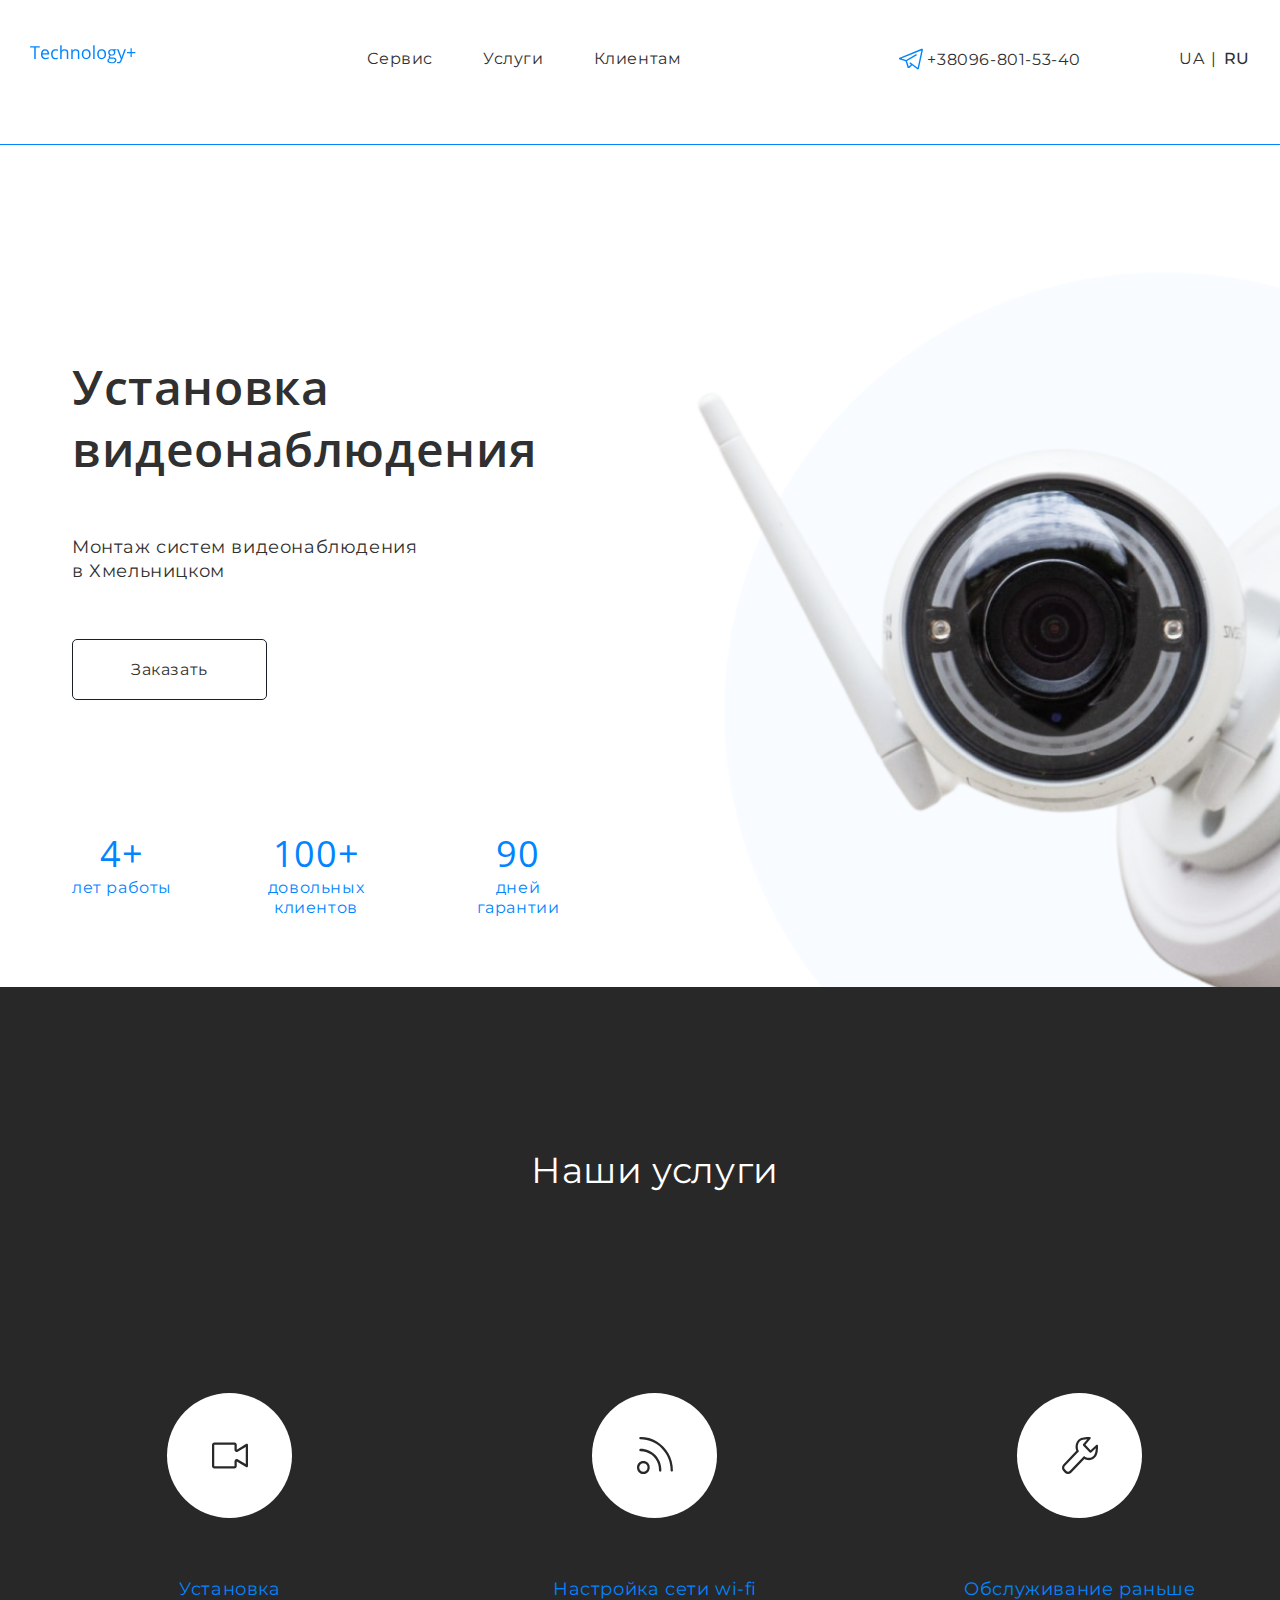
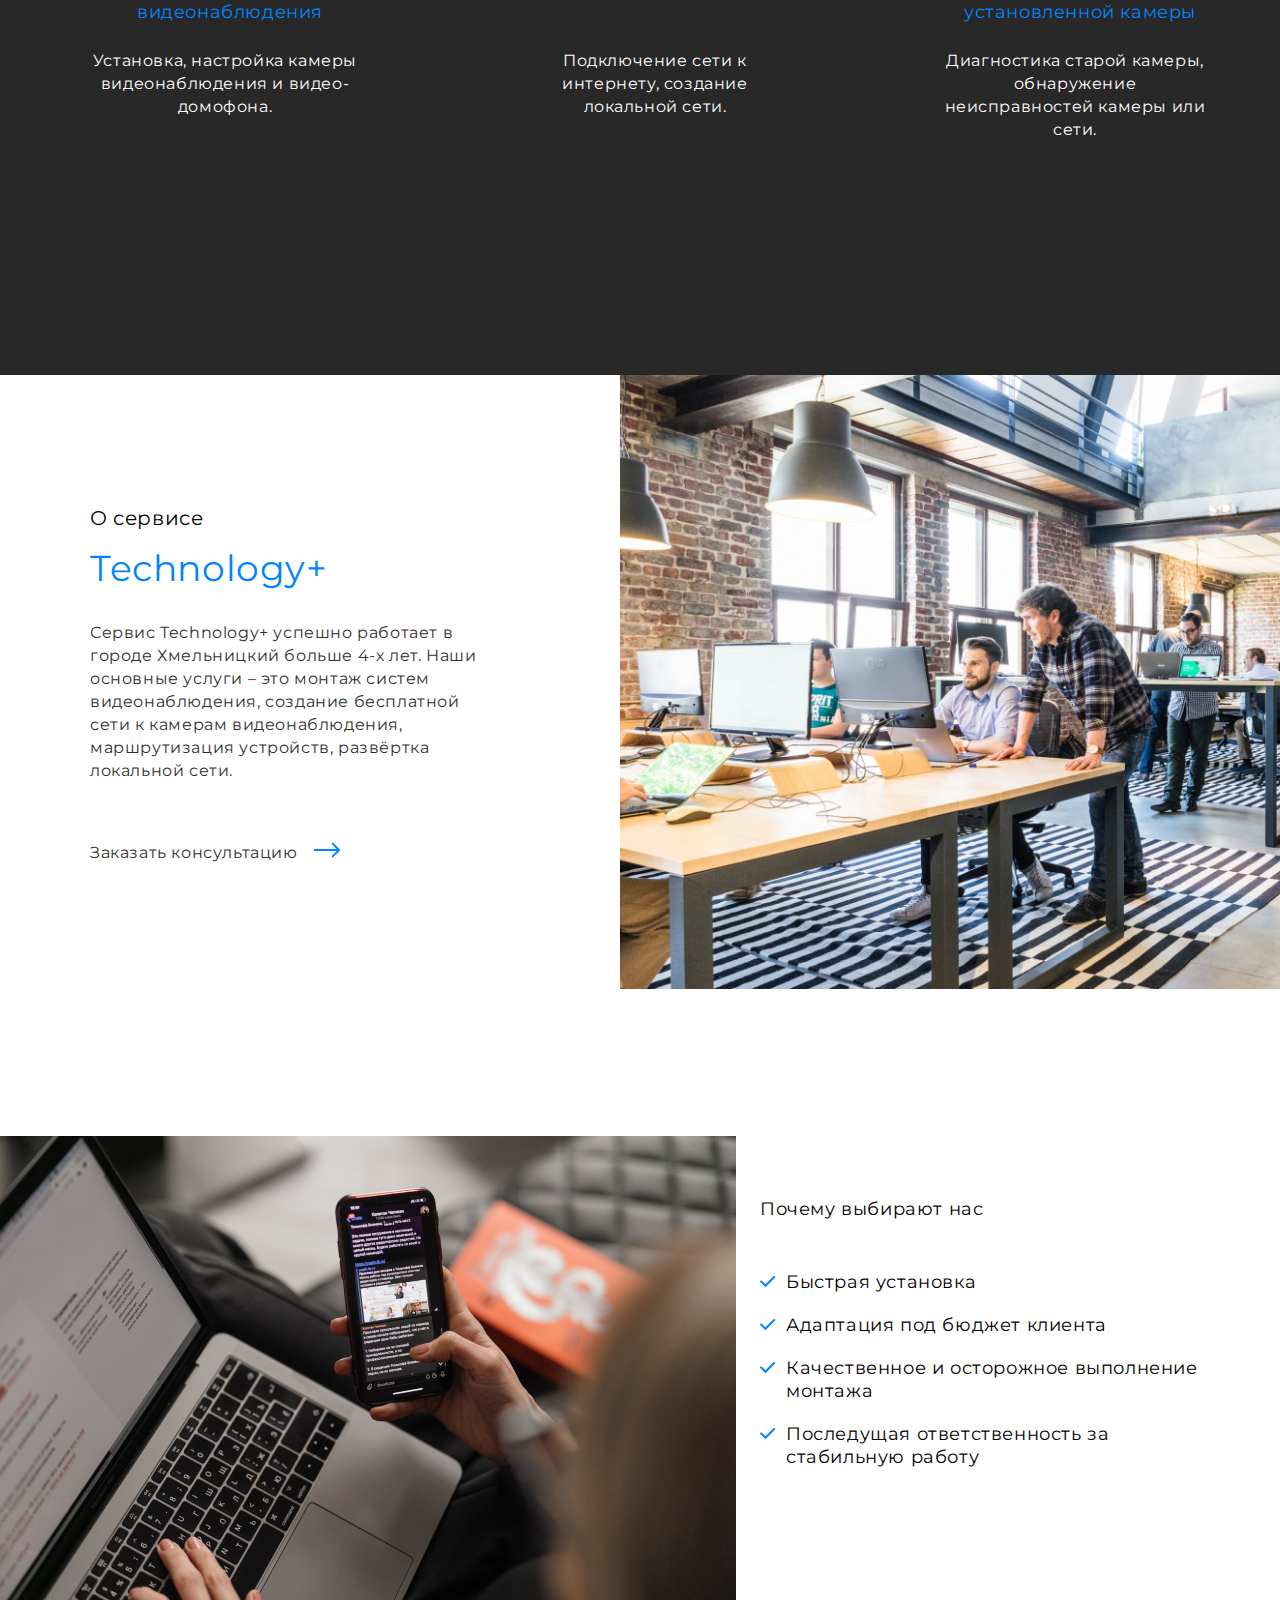
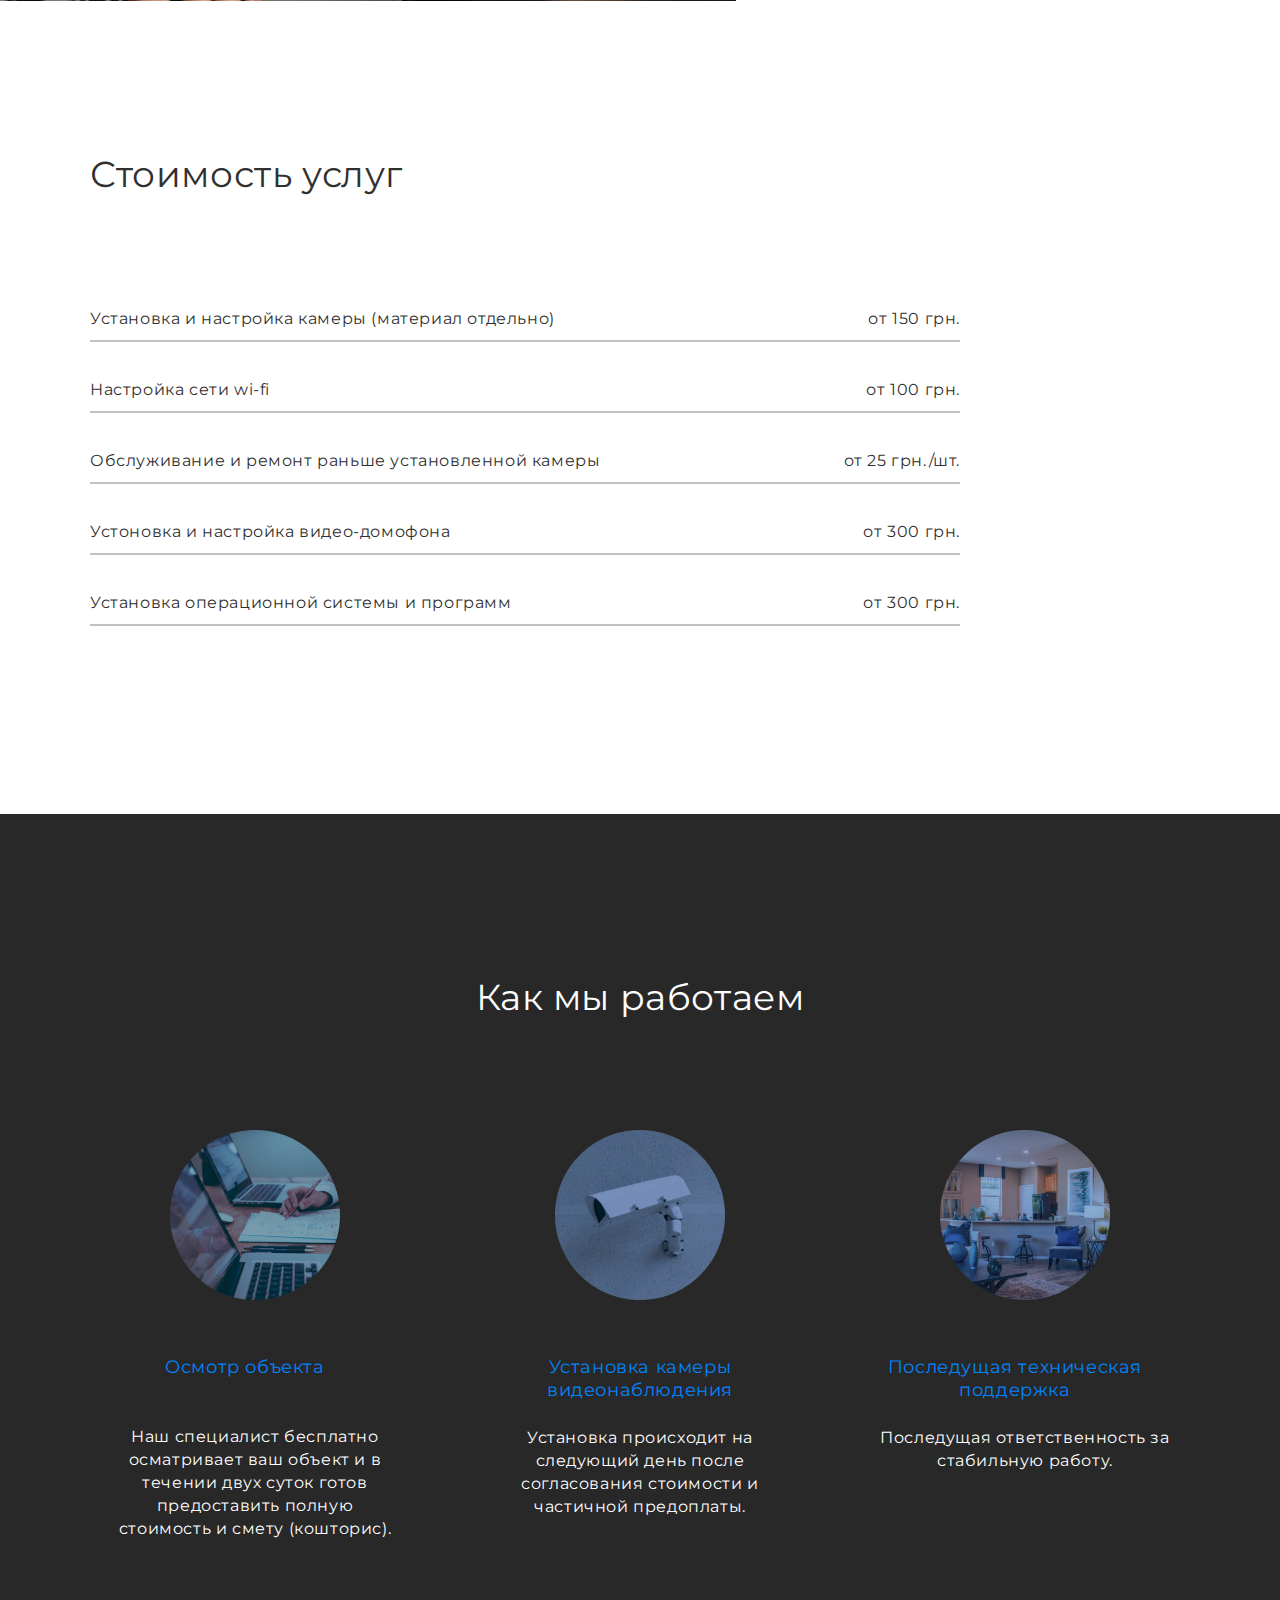
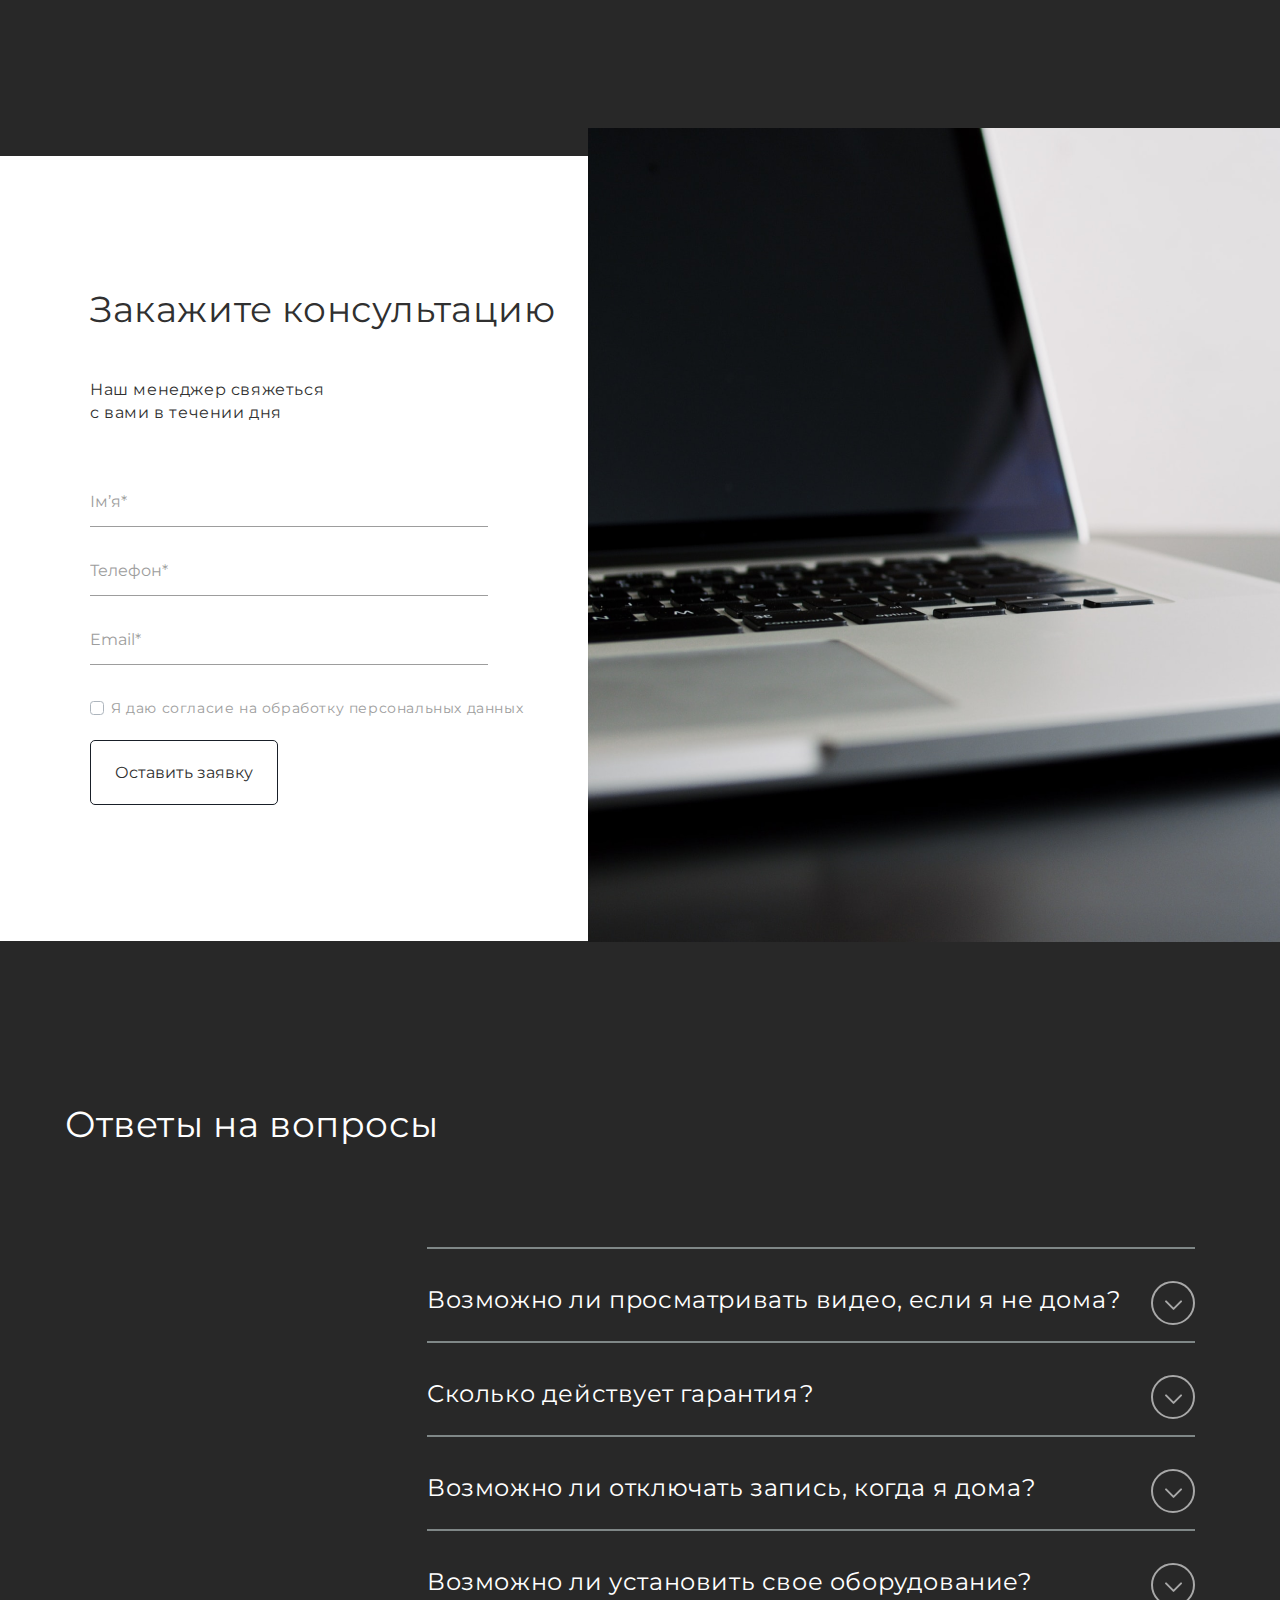
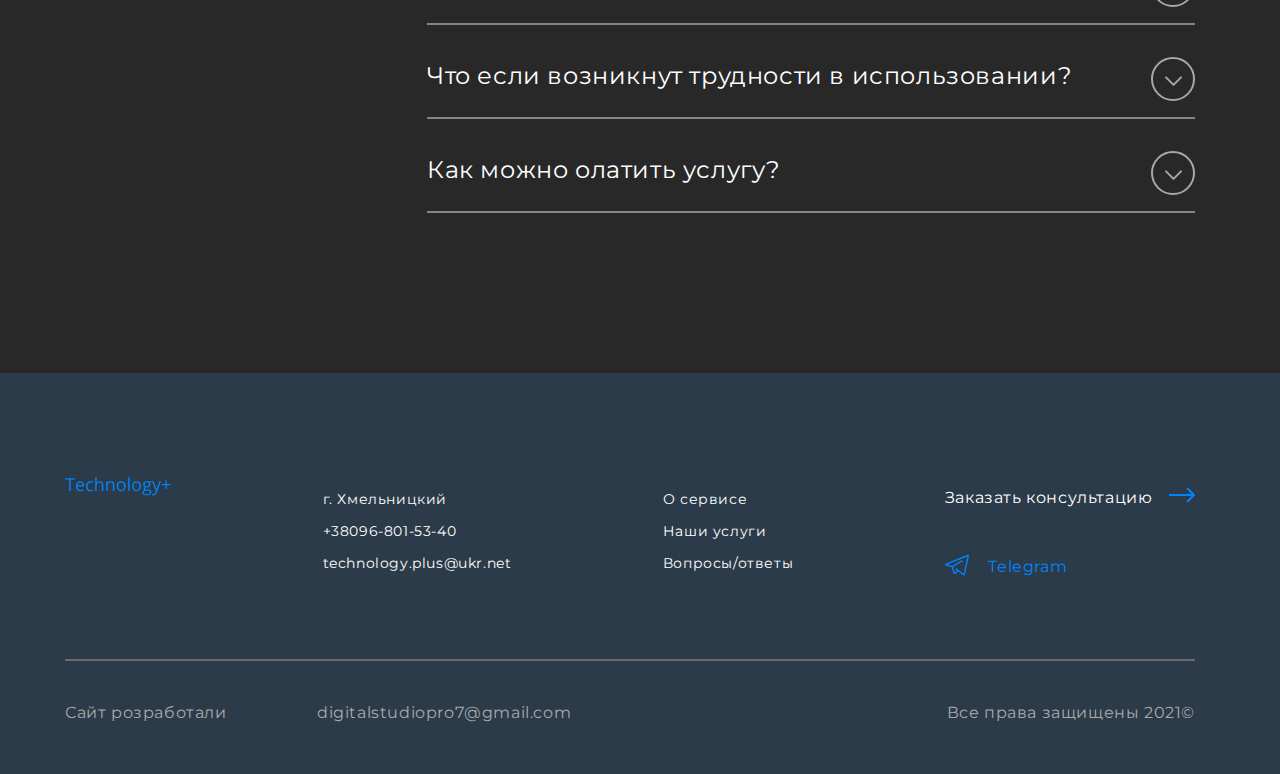
==== index-ru.html @ 13ba5058 "Update index-ru.html" ====
<!DOCTYPE html>
<html lang="ru">

<head>
  <meta charset="UTF-8">
  <meta name="viewport" content="width=device-width, initial-scale=1.0">
  <title>Technology+ Сервис по установке видеонаблюдения</title>
  <link rel="preconnect" href="https://fonts.gstatic.com">
  <link
    href="https://fonts.googleapis.com/css2?family=Montserrat:wght@400;500&family=Open+Sans:wght@400;600&display=swap"
    rel="stylesheet">
  <link rel="stylesheet" href="css/style.css">
</head>

<body>
  <header class="header" id="header">
    <div class="container__top">
      <div class="header__top">
        <button class="brgr__btn">
          <svg width="25" height="12" viewBox="0 0 25 12" fill="none" xmlns="http://www.w3.org/2000/svg">
            <rect width="25" height="2" rx="1" fill="#6B6B6B" />
            <rect y="5" width="25" height="2" rx="1" fill="#6B6B6B" />
            <rect y="10" width="25" height="2" rx="1" fill="#6B6B6B" />
          </svg>
        </button>
        <ul class="brgr__list">
          <li class="brgr__list-item">
            <a class="brgr__list-link" href="#service">
              Сервис
            </a>
          </li>
          <li class="brgr__list-item">
            <a class="brgr__list-link" href="#price">
              Услуги
            </a>
            <span class="brgr__list-span">
              <a href="https://t.me/Tim4ik5" class="tel-link" target="_blank">
                <svg width="24" height="24" viewBox="0 0 24 24" fill="none" xmlns="http://www.w3.org/2000/svg">
                  <g clip-path="url(#clip0)">
                    <path
                      d="M23.0485 1.58791L0 10.9116V12.2593L6.60138 14.2972L8.68914 20.9951L10.3557 20.9948L13.0427 18.2456L18.7149 22.4119L19.819 21.9918L24 2.38648L23.0485 1.58791ZM18.6704 20.6342L11.2 15.1472L10.3674 16.2806L11.8979 17.4048L9.72394 19.5885L8.01808 14.1159L17.8987 8.21643L17.1777 7.00887L7.15172 12.9951L2.3013 11.4978L22.3483 3.38833L18.6704 20.6342Z"
                      fill="#0085FF" />
                  </g>
                  <defs>
                    <clipPath id="clip0">
                      <rect width="24" height="24" fill="white" />
                    </clipPath>
                  </defs>
                </svg>
              </a>
              <a class="brgr-tel" href="tel:+38096-801-53-40">
                +38096-801-53-40
              </a>
            </span>
          </li>
          <li class="brgr__list-item">
            <a class="brgr__list-link" href="#faq">
              Клиентам
            </a>
          </li>
        </ul>
        <a class="link__logo" href="index.html">
          <svg width="106" height="19" viewBox="0 0 106 19" fill="none" xmlns="http://www.w3.org/2000/svg">
            <path
              d="M5.72168 14H4.22754V2.47754H0.158203V1.15039H9.79102V2.47754H5.72168V14ZM15.583 14.1758C14.1592 14.1758 13.0342 13.7422 12.208 12.875C11.3877 12.0078 10.9775 10.8037 10.9775 9.2627C10.9775 7.70996 11.3584 6.47656 12.1201 5.5625C12.8877 4.64844 13.916 4.19141 15.2051 4.19141C16.4121 4.19141 17.3672 4.58984 18.0703 5.38672C18.7734 6.17773 19.125 7.22363 19.125 8.52441V9.44727H12.4893C12.5186 10.5781 12.8027 11.4365 13.3418 12.0225C13.8867 12.6084 14.6514 12.9014 15.6357 12.9014C16.6729 12.9014 17.6982 12.6846 18.7119 12.251V13.5518C18.1963 13.7744 17.707 13.9326 17.2441 14.0264C16.7871 14.126 16.2334 14.1758 15.583 14.1758ZM15.1875 5.41309C14.4141 5.41309 13.7959 5.66504 13.333 6.16895C12.876 6.67285 12.6064 7.37012 12.5244 8.26074H17.5605C17.5605 7.34082 17.3555 6.6377 16.9453 6.15137C16.5352 5.65918 15.9492 5.41309 15.1875 5.41309ZM25.4707 14.1758C24.0762 14.1758 22.9951 13.748 22.2275 12.8926C21.4658 12.0312 21.085 10.8154 21.085 9.24512C21.085 7.63379 21.4717 6.38867 22.2451 5.50977C23.0244 4.63086 24.1318 4.19141 25.5674 4.19141C26.0303 4.19141 26.4932 4.24121 26.9561 4.34082C27.4189 4.44043 27.7822 4.55762 28.0459 4.69238L27.5977 5.93164C27.2754 5.80273 26.9238 5.69727 26.543 5.61523C26.1621 5.52734 25.8252 5.4834 25.5322 5.4834C23.5752 5.4834 22.5967 6.73145 22.5967 9.22754C22.5967 10.4111 22.834 11.3193 23.3086 11.9521C23.7891 12.585 24.498 12.9014 25.4355 12.9014C26.2383 12.9014 27.0615 12.7285 27.9053 12.3828V13.6748C27.2607 14.0088 26.4492 14.1758 25.4707 14.1758ZM36.791 14V7.76855C36.791 6.9834 36.6123 6.39746 36.2549 6.01074C35.8975 5.62402 35.3379 5.43066 34.5762 5.43066C33.5625 5.43066 32.8213 5.70605 32.3525 6.25684C31.8896 6.80762 31.6582 7.70996 31.6582 8.96387V14H30.1992V0.324219H31.6582V4.46387C31.6582 4.96191 31.6348 5.375 31.5879 5.70312H31.6758C31.9629 5.24023 32.3701 4.87695 32.8975 4.61328C33.4307 4.34375 34.0371 4.20898 34.7168 4.20898C35.8945 4.20898 36.7764 4.49023 37.3623 5.05273C37.9541 5.60938 38.25 6.49707 38.25 7.71582V14H36.791ZM47.8477 14V7.76855C47.8477 6.9834 47.6689 6.39746 47.3115 6.01074C46.9541 5.62402 46.3945 5.43066 45.6328 5.43066C44.625 5.43066 43.8867 5.70312 43.418 6.24805C42.9492 6.79297 42.7148 7.69238 42.7148 8.94629V14H41.2559V4.36719H42.4424L42.6797 5.68555H42.75C43.0488 5.21094 43.4678 4.84473 44.0068 4.58691C44.5459 4.32324 45.1465 4.19141 45.8086 4.19141C46.9688 4.19141 47.8418 4.47266 48.4277 5.03516C49.0137 5.5918 49.3066 6.48535 49.3066 7.71582V14H47.8477ZM60.627 9.1748C60.627 10.7451 60.2314 11.9727 59.4404 12.8574C58.6494 13.7363 57.5566 14.1758 56.1621 14.1758C55.3008 14.1758 54.5361 13.9736 53.8682 13.5693C53.2002 13.165 52.6846 12.585 52.3213 11.8291C51.958 11.0732 51.7764 10.1885 51.7764 9.1748C51.7764 7.60449 52.1689 6.38281 52.9541 5.50977C53.7393 4.63086 54.8291 4.19141 56.2236 4.19141C57.5713 4.19141 58.6406 4.63965 59.4316 5.53613C60.2285 6.43262 60.627 7.64551 60.627 9.1748ZM53.2881 9.1748C53.2881 10.4053 53.5342 11.3428 54.0264 11.9873C54.5186 12.6318 55.2422 12.9541 56.1973 12.9541C57.1523 12.9541 57.876 12.6348 58.3682 11.9961C58.8662 11.3516 59.1152 10.4111 59.1152 9.1748C59.1152 7.9502 58.8662 7.02148 58.3682 6.38867C57.876 5.75 57.1465 5.43066 56.1797 5.43066C55.2246 5.43066 54.5039 5.74414 54.0176 6.37109C53.5312 6.99805 53.2881 7.93262 53.2881 9.1748ZM64.6523 14H63.1934V0.324219H64.6523V14ZM76.0605 9.1748C76.0605 10.7451 75.665 11.9727 74.874 12.8574C74.083 13.7363 72.9902 14.1758 71.5957 14.1758C70.7344 14.1758 69.9697 13.9736 69.3018 13.5693C68.6338 13.165 68.1182 12.585 67.7549 11.8291C67.3916 11.0732 67.21 10.1885 67.21 9.1748C67.21 7.60449 67.6025 6.38281 68.3877 5.50977C69.1729 4.63086 70.2627 4.19141 71.6572 4.19141C73.0049 4.19141 74.0742 4.63965 74.8652 5.53613C75.6621 6.43262 76.0605 7.64551 76.0605 9.1748ZM68.7217 9.1748C68.7217 10.4053 68.9678 11.3428 69.46 11.9873C69.9521 12.6318 70.6758 12.9541 71.6309 12.9541C72.5859 12.9541 73.3096 12.6348 73.8018 11.9961C74.2998 11.3516 74.5488 10.4111 74.5488 9.1748C74.5488 7.9502 74.2998 7.02148 73.8018 6.38867C73.3096 5.75 72.5801 5.43066 71.6133 5.43066C70.6582 5.43066 69.9375 5.74414 69.4512 6.37109C68.9648 6.99805 68.7217 7.93262 68.7217 9.1748ZM86.5107 4.36719V5.29004L84.7266 5.50098C84.8906 5.70605 85.0371 5.97559 85.166 6.30957C85.2949 6.6377 85.3594 7.00977 85.3594 7.42578C85.3594 8.36914 85.0371 9.12207 84.3926 9.68457C83.748 10.2471 82.8633 10.5283 81.7383 10.5283C81.4512 10.5283 81.1816 10.5049 80.9297 10.458C80.3086 10.7861 79.998 11.1992 79.998 11.6973C79.998 11.9609 80.1064 12.1572 80.3232 12.2861C80.54 12.4092 80.9121 12.4707 81.4395 12.4707H83.1445C84.1875 12.4707 84.9873 12.6904 85.5439 13.1299C86.1064 13.5693 86.3877 14.208 86.3877 15.0459C86.3877 16.1123 85.96 16.9238 85.1045 17.4805C84.249 18.043 83.001 18.3242 81.3604 18.3242C80.1006 18.3242 79.1279 18.0898 78.4424 17.6211C77.7627 17.1523 77.4229 16.4902 77.4229 15.6348C77.4229 15.0488 77.6104 14.542 77.9854 14.1143C78.3604 13.6865 78.8877 13.3965 79.5674 13.2441C79.3213 13.1328 79.1133 12.96 78.9434 12.7256C78.7793 12.4912 78.6973 12.2188 78.6973 11.9082C78.6973 11.5566 78.791 11.249 78.9785 10.9854C79.166 10.7217 79.4619 10.4668 79.8662 10.2207C79.3682 10.0156 78.9609 9.66699 78.6445 9.1748C78.334 8.68262 78.1787 8.12012 78.1787 7.4873C78.1787 6.43262 78.4951 5.62109 79.1279 5.05273C79.7607 4.47852 80.6572 4.19141 81.8174 4.19141C82.3213 4.19141 82.7754 4.25 83.1797 4.36719H86.5107ZM78.8291 15.6172C78.8291 16.1387 79.0488 16.5342 79.4883 16.8037C79.9277 17.0732 80.5576 17.208 81.3779 17.208C82.6025 17.208 83.5078 17.0234 84.0938 16.6543C84.6855 16.291 84.9814 15.7959 84.9814 15.1689C84.9814 14.6475 84.8203 14.2842 84.498 14.0791C84.1758 13.8799 83.5693 13.7803 82.6787 13.7803H80.9297C80.2676 13.7803 79.752 13.9385 79.3828 14.2549C79.0137 14.5713 78.8291 15.0254 78.8291 15.6172ZM79.6201 7.45215C79.6201 8.12598 79.8105 8.63574 80.1914 8.98145C80.5723 9.32715 81.1025 9.5 81.7822 9.5C83.2061 9.5 83.918 8.80859 83.918 7.42578C83.918 5.97852 83.1973 5.25488 81.7559 5.25488C81.0703 5.25488 80.543 5.43945 80.1738 5.80859C79.8047 6.17773 79.6201 6.72559 79.6201 7.45215ZM86.959 4.36719H88.5234L90.6328 9.86035C91.0957 11.1143 91.3828 12.0195 91.4941 12.5762H91.5645C91.6406 12.2773 91.7988 11.7676 92.0391 11.0469C92.2852 10.3203 93.082 8.09375 94.4297 4.36719H95.9941L91.8545 15.3359C91.4443 16.4199 90.9639 17.1875 90.4131 17.6387C89.8682 18.0957 89.1973 18.3242 88.4004 18.3242C87.9551 18.3242 87.5156 18.2744 87.082 18.1748V17.0059C87.4043 17.0762 87.7646 17.1113 88.1631 17.1113C89.165 17.1113 89.8799 16.5488 90.3076 15.4238L90.8438 14.0527L86.959 4.36719ZM101.751 7.04785H105.372V8.26074H101.751V12.0049H100.529V8.26074H96.9258V7.04785H100.529V3.28613H101.751V7.04785Z"
              fill="#0085FF" />
          </svg>
        </a>
        <nav class="menu">
          <ul class="menu__list">
            <li class="menu__list-item">
              <a class="menu__list-link" href="#service">
                Сервис
              </a>
            </li>
            <li class="menu__list-item">
              <a class="menu__list-link" href="#price">
                Услуги
              </a>
            </li>
            <li class="menu__list-item">
              <a class="menu__list-link" href="#faq">
                Клиентам
              </a>
            </li>
          </ul>
        </nav>
        <div class="header__links">
          <a href="https://t.me/Tim4ik5" class="tel__link" target="_blank">
            <svg width="24" height="24" viewBox="0 0 24 24" fill="none" xmlns="http://www.w3.org/2000/svg">
              <g clip-path="url(#clip0)">
                <path
                  d="M23.0485 1.58791L0 10.9116V12.2593L6.60138 14.2972L8.68914 20.9951L10.3557 20.9948L13.0427 18.2456L18.7149 22.4119L19.819 21.9918L24 2.38648L23.0485 1.58791ZM18.6704 20.6342L11.2 15.1472L10.3674 16.2806L11.8979 17.4048L9.72394 19.5885L8.01808 14.1159L17.8987 8.21643L17.1777 7.00887L7.15172 12.9951L2.3013 11.4978L22.3483 3.38833L18.6704 20.6342Z"
                  fill="#0085FF" />
              </g>
              <defs>
                <clipPath id="clip0">
                  <rect width="24" height="24" fill="white" />
                </clipPath>
              </defs>
            </svg>
          </a>
          <a class="tel" href="tel:+38096-801-53-40">
            +38096-801-53-40
          </a>
        </div>
        <div class="lang">
          <a class="lang__ua" href="index.html">
            UA
          </a>
          <span class="lang__devider">|</span>
          <p class="lang__ru">
            RU
          </p>
        </div>
      </div>
      <div class="header__stripe"></div>
      <div class="header__usp">
        <h1 class="header__usp-title">
          Установка видеонаблюдения
        </h1>
        <p class="header__usp-text">
          Монтаж систем видеонаблюдения в Хмельницком
        </p>
        <a class="header__usp-btn" href="#form">
          Заказать
        </a>
        <div class="numbers">
          <p class="numbers-years">
            4+
            <span class="numbers-yaers_span">
              лет работы
            </span>
          </p>
          <p class="numbers-clients">
            100+
            <span class="numbers-clients_span">
              довольных клиентов
            </span>
          </p>
          <p class="numbers-days">
            90
            <span class="numbers-days_span">
              дней гарантии
            </span>
          </p>
        </div>
      </div>
    </div>
  </header>
  <section class="services">
    <div class="container__bottom">
      <h2 class="services-title">
        Наши услуги
      </h2>
      <div class="services-items">
        <div class="services-item">
          <svg width="150" height="125" viewBox="0 0 150 125" fill="none" xmlns="http://www.w3.org/2000/svg">
            <circle cx="74.5" cy="62.5" r="62.5" fill="white" />
            <path
              d="M79.4297 51.856C79.4766 51.856 79.5 51.8929 79.5 51.9665V56.644C79.5 57.6016 79.8984 58.3014 80.6953 58.7433C80.7656 58.7679 80.8301 58.7924 80.8887 58.817L81.0645 58.8906L81.2402 58.9459L81.416 58.9827L81.5918 59.0011H81.75C81.9844 59.0011 82.2188 58.9704 82.4531 58.9091C82.6875 58.8477 82.8984 58.7433 83.0859 58.596L90.75 54.0659V70.8973L83.0508 66.4777C82.6758 66.2076 82.2422 66.0726 81.75 66.0726H81.5391L81.3281 66.091L81.1172 66.1462L80.9238 66.2199L80.7305 66.3304C80.5898 66.404 80.4551 66.4961 80.3262 66.6066C80.1973 66.7171 80.0801 66.8399 79.9746 66.9749C79.8691 67.11 79.7871 67.2573 79.7285 67.4169C79.6699 67.5765 79.6172 67.7361 79.5703 67.8957C79.5234 68.0553 79.5 68.2333 79.5 68.4297V73.0335C79.5 73.0581 79.4941 73.0826 79.4824 73.1072C79.4707 73.1317 79.4531 73.144 79.4297 73.144H59.3203L59.25 73.0335V51.9665C59.25 51.942 59.2559 51.9174 59.2676 51.8929C59.2793 51.8683 59.2969 51.856 59.3203 51.856H79.4297ZM91.8047 50.6775C91.7109 50.6775 91.6113 50.6897 91.5059 50.7143C91.4004 50.7389 91.2832 50.7757 91.1543 50.8248C91.0254 50.8739 90.9141 50.9476 90.8203 51.0458L81.75 56.644V51.9665C81.75 51.6228 81.6914 51.3036 81.5742 51.0089C81.457 50.7143 81.293 50.4565 81.082 50.2355C80.8711 50.0145 80.625 49.8365 80.3438 49.7015C80.0625 49.5664 79.7578 49.4989 79.4297 49.4989H59.3203C58.6875 49.4989 58.1426 49.7383 57.6855 50.2171C57.2285 50.6959 57 51.279 57 51.9665V73.0335C57 73.721 57.2285 74.3041 57.6855 74.7829C58.1426 75.2617 58.6875 75.5011 59.3203 75.5011H79.4297C80.0625 75.5011 80.6074 75.2617 81.0645 74.7829C81.5215 74.3041 81.75 73.721 81.75 73.0335V68.4297L90.9961 74.0648C91.1602 74.2366 91.4414 74.3226 91.8398 74.3226C92.0039 74.3226 92.1562 74.2857 92.2969 74.2121C92.7656 74.0156 93 73.6473 93 73.1072V51.9297C93 51.365 92.7656 50.9844 92.2969 50.788C92.1562 50.7143 91.9922 50.6775 91.8047 50.6775Z"
              fill="#282828" />
          </svg>
          <h3 class="services-item__title">
            Установка видеонаблюдения
          </h3>
          <p class="services-item__text">
            Установка, настройка камеры видеонаблюдения и видео-домофона.
          </p>
        </div>
        <div class="services-item item__b">
          <svg width="150" height="125" viewBox="0 0 150 125" fill="none" xmlns="http://www.w3.org/2000/svg">
            <circle cx="74.5" cy="62.5" r="62.5" fill="white" />
            <g>
              <path
                d="M60.4657 55.8358C60.1357 55.8358 59.8588 55.9514 59.6349 56.1826C59.411 56.4138 59.2991 56.6997 59.2991 57.0405C59.2991 57.2595 59.3521 57.4603 59.4581 57.6428C59.5642 57.8254 59.7056 57.9714 59.8824 58.0809C60.0591 58.1904 60.2536 58.2452 60.4657 58.2452C62.5633 58.2452 64.5725 58.5555 66.4933 59.1761C68.4141 59.7967 70.1287 60.685 71.637 61.8411C73.1454 62.9971 74.4593 64.36 75.5788 65.9298C76.6983 67.4995 77.5526 69.2701 78.1419 71.2414C78.7311 73.2128 79.0257 75.2936 79.0257 77.484C79.0257 77.8247 79.1376 78.1107 79.3615 78.3419C79.5854 78.5731 79.8623 78.6887 80.1923 78.6887C80.3573 78.6887 80.5105 78.6583 80.6519 78.5975C80.7933 78.5366 80.917 78.4514 81.0231 78.3419C81.1291 78.2324 81.2116 78.1046 81.2705 77.9586C81.3295 77.8126 81.3589 77.6544 81.3589 77.484C81.3589 74.4175 80.8286 71.5457 79.7681 68.8685C78.7075 66.1914 77.258 63.8976 75.4197 61.9871C73.5814 60.0766 71.3719 58.5737 68.7912 57.4785C66.2104 56.3834 63.4353 55.8358 60.4657 55.8358ZM60.4657 43.8982C60.3007 43.8982 60.1475 43.9286 60.0061 43.9895C59.8647 44.0503 59.7469 44.1355 59.6526 44.245C59.5583 44.3545 59.4758 44.4823 59.4051 44.6283C59.3344 44.7743 59.2991 44.9204 59.2991 45.0664C59.2991 45.4071 59.4169 45.6931 59.6526 45.9243C59.8883 46.1555 60.1593 46.2711 60.4657 46.2711C62.5161 46.2711 64.5371 46.4841 66.5286 46.91C68.5201 47.3359 70.4056 47.9382 72.185 48.717C73.9644 49.4958 75.6731 50.4572 77.3111 51.601C78.9491 52.7449 80.4398 54.0104 81.7831 55.3977C83.1265 56.7849 84.3521 58.3243 85.4598 60.0157C86.5675 61.7072 87.4984 63.4717 88.2526 65.3092C89.0068 67.1466 89.5901 69.0936 90.0026 71.1502C90.415 73.2067 90.6212 75.2936 90.6212 77.411C90.6212 77.7274 90.7332 78.0073 90.9571 78.2507C91.181 78.494 91.4579 78.6157 91.7879 78.6157C91.9293 78.6157 92.0707 78.5792 92.2121 78.5062C92.3535 78.4332 92.4772 78.348 92.5833 78.2507C92.6893 78.1533 92.7718 78.0255 92.8307 77.8673C92.8897 77.7091 92.9191 77.557 92.9191 77.411C92.9191 74.3688 92.5303 71.3996 91.7525 68.5035C90.9748 65.6073 89.8906 62.9362 88.5001 60.4903C87.1096 58.0444 85.4126 55.7871 83.4094 53.7184C81.4061 51.6497 79.2201 49.8974 76.8515 48.4615C74.4829 47.0256 71.8963 45.906 69.0917 45.1029C66.287 44.2998 63.4117 43.8982 60.4657 43.8982ZM63.3646 67.8829C61.597 67.8829 60.0945 68.5278 58.8572 69.8177C57.6198 71.1076 57.0012 72.6591 57.0012 74.4722C57.0012 76.2854 57.6198 77.8369 58.8572 79.1268C60.0945 80.4167 61.597 81.0616 63.3646 81.0616C65.1322 81.0616 66.6347 80.4167 67.872 79.1268C69.1093 77.8369 69.728 76.2854 69.728 74.4722C69.728 72.6591 69.1093 71.1076 67.872 69.8177C66.6347 68.5278 65.1322 67.8829 63.3646 67.8829ZM63.3646 78.7617C62.2333 78.7617 61.2611 78.3419 60.448 77.5023C59.6349 76.6626 59.2284 75.6526 59.2284 74.4722C59.2284 73.2919 59.6349 72.2819 60.448 71.4422C61.2611 70.6026 62.2333 70.1828 63.3646 70.1828C64.1188 70.1828 64.814 70.3714 65.4504 70.7486C66.0867 71.1258 66.5875 71.6491 66.9528 72.3184C67.3181 72.9877 67.5008 73.6995 67.5008 74.454C67.5008 75.6465 67.0942 76.6626 66.2811 77.5023C65.468 78.3419 64.4959 78.7617 63.3646 78.7617Z"
                fill="#282828" />
            </g>
            <defs>
              <clipPath>
                <rect width="36" height="37" fill="white" transform="translate(57 44)" />
              </clipPath>
            </defs>
          </svg>
          <h3 class="services-item__title title__b">
            Настройка сети wi-fi
          </h3>
          <p class="services-item__text">
            Подключение сети к
            интернету, создание
            локальной сети.
          </p>
        </div>
        <div class="services-item">
          <svg width="150" height="125" viewBox="0 0 150 125" fill="none" xmlns="http://www.w3.org/2000/svg">
            <circle cx="74.5" cy="62.5" r="62.5" fill="white" />
            <path
              d="M92.3672 51.8047C92.1797 51.7083 91.9863 51.6782 91.7871 51.7144C91.5879 51.7505 91.4062 51.8408 91.2422 51.9854L85.582 57.2246L80.4492 51.8047L85.5117 45.8066C85.8164 45.4453 85.875 45.0479 85.6875 44.6143C85.5938 44.4215 85.459 44.271 85.2832 44.1626C85.1074 44.0542 84.9141 44 84.7031 44H84.4219C83.4609 44 82.5469 44.0301 81.6797 44.0903C80.8125 44.1506 79.8281 44.265 78.7266 44.4336C77.625 44.6022 76.6113 44.8853 75.6855 45.2827C74.7598 45.6802 74.0156 46.18 73.4531 46.7822L72.9609 47.2881C72.1406 48.1553 71.5195 49.2031 71.0977 50.4316C70.6758 51.6602 70.4883 52.9067 70.5352 54.1714C70.582 55.436 70.8398 56.6344 71.3086 57.7666L58.3008 71.3887C57.4336 72.304 57 73.4061 57 74.6948C57 75.9836 57.4336 77.0856 58.3008 78.001L59.8828 79.6631C60.7734 80.5544 61.834 81 63.0645 81C64.2949 81 65.3555 80.5544 66.2461 79.6631L79.3945 66.0049C79.7227 66.1735 80.0684 66.3301 80.4316 66.4746C80.7949 66.6191 81.1641 66.7396 81.5391 66.8359C81.9141 66.9323 82.2949 67.0106 82.6816 67.0708C83.0684 67.131 83.4375 67.1611 83.7891 67.1611C86.1562 67.1611 88.207 66.2578 89.9414 64.4512L90.3984 63.9453C90.9141 63.4395 91.3477 62.771 91.6992 61.9399C92.0508 61.1089 92.3086 60.3441 92.4727 59.6455C92.6367 58.9469 92.7598 58.0677 92.8418 57.0078C92.9238 55.9479 92.9707 55.1951 92.9824 54.7495C92.9941 54.3039 93 53.6595 93 52.8164C92.9766 52.3587 92.7656 52.0215 92.3672 51.8047ZM88.8516 62.3916L88.4297 62.8975C88.0078 63.3311 87.5449 63.6924 87.041 63.9814C86.5371 64.2705 86.0156 64.4873 85.4766 64.6318C84.9375 64.7764 84.375 64.8486 83.7891 64.8486C83.3438 64.8486 82.8633 64.8005 82.3477 64.7041C81.832 64.6077 81.3867 64.4873 81.0117 64.3428C80.3086 64.0296 79.6641 63.596 79.0781 63.042L64.6641 78.001C64.2188 78.4587 63.6855 78.6875 63.0645 78.6875C62.4434 78.6875 61.9102 78.4587 61.4648 78.001L59.8828 76.3389C59.6016 76.0498 59.4082 75.7065 59.3027 75.3091C59.1973 74.9116 59.1973 74.5081 59.3027 74.0986C59.4082 73.6891 59.6016 73.3398 59.8828 73.0508L73.9805 58.2725C73.5352 57.598 73.207 56.8392 72.9961 55.9961C72.832 55.2012 72.7559 54.3822 72.7676 53.5391C72.7793 52.696 72.9316 51.8468 73.2246 50.9917C73.5176 50.1366 73.9336 49.4199 74.4727 48.8418L74.9648 48.3359C75.5977 47.6615 76.6113 47.1676 78.0059 46.8545C79.4004 46.5413 80.8359 46.3366 82.3125 46.2402L78.1992 51.1182C78.0117 51.335 77.9238 51.5939 77.9355 51.895C77.9473 52.1961 78.0469 52.443 78.2344 52.6357L84.7383 59.501C84.9492 59.7178 85.1953 59.8322 85.4766 59.8442C85.7578 59.8563 86.0039 59.766 86.2148 59.5732L90.8203 55.3096C90.5859 58.8747 89.9297 61.2354 88.8516 62.3916Z"
              fill="#282828" />
          </svg>
          <h3 class="services-item__title">
            Обслуживание раньше установленной камеры
          </h3>
          <p class="services-item__text">
            Диагностика старой камеры, обнаружение неисправностей камеры или сети.
        </div>
      </div>
    </div>
  </section>
  <section class="about" id="service">
    <div class="container__bottom">
      <div class="about-service__wrapper">
        <div class="about-service">
          <span class="about-service__sub-title">
            О сервисе
          </span>
          <h2 class="about-service__title">
            Technology+
          </h2>
          <p class="about-service__text">
            Сервис Technology+ успешно работает в городе Хмельницкий больше 4-х лет. Наши основные
            услуги – это монтаж систем видеонаблюдения, создание бесплатной сети к камерам видеонаблюдения,
            маршрутизация устройств,
            развёртка локальной сети.
          </p>
          <a class="about-service__link" href="#form">
            Заказать консультацию
            <svg width="26" height="16" viewBox="0 0 26 16" fill="none" xmlns="http://www.w3.org/2000/svg">
              <path
                d="M25.7071 8.70711C26.0976 8.31658 26.0976 7.68342 25.7071 7.29289L19.3431 0.928932C18.9526 0.538408 18.3195 0.538408 17.9289 0.928932C17.5384 1.31946 17.5384 1.95262 17.9289 2.34315L23.5858 8L17.9289 13.6569C17.5384 14.0474 17.5384 14.6805 17.9289 15.0711C18.3195 15.4616 18.9526 15.4616 19.3431 15.0711L25.7071 8.70711ZM0 9L25 9V7L0 7L0 9Z"
                fill="#0085FF" />
            </svg>
          </a>
        </div>
        <img class="about-service__img" src="images/pic_block1.png" alt="Офіс">
      </div>
      <div class="about-us">
        <img class="about-us__img" src="images/pic_block2.png" alt="Чому ми">
        <div class="about-us__wrapper">
          <ul class="about-wrapper__list">
            Почему выбирают нас
            <li class="about-wrapper__list-item">
              <svg width="16" height="13" viewBox="0 0 16 13" fill="none" xmlns="http://www.w3.org/2000/svg">
                <path d="M1.04877 6.36583L5.43901 10.7561L14.2195 1.97559" stroke="#0085FF" stroke-width="2"
                  stroke-linecap="round" />
              </svg>
              <p class="about-wrapper__text">
                Быстрая установка
              </p>
            </li>
            <li class="about-wrapper__list-item">
              <svg width="16" height="13" viewBox="0 0 16 13" fill="none" xmlns="http://www.w3.org/2000/svg">
                <path d="M1.04877 6.36583L5.43901 10.7561L14.2195 1.97559" stroke="#0085FF" stroke-width="2"
                  stroke-linecap="round" />
              </svg>
              <p class="about-wrapper__text">
                Адаптация под бюджет клиента
              </p>
            </li>
            <li class="about-wrapper__list-item">
              <svg width="16" height="13" viewBox="0 0 16 13" fill="none" xmlns="http://www.w3.org/2000/svg">
                <path d="M1.04877 6.36583L5.43901 10.7561L14.2195 1.97559" stroke="#0085FF" stroke-width="2"
                  stroke-linecap="round" />
              </svg>
              <p class="about-wrapper__text">
                Качественное и осторожное выполнение монтажа
              </p>
            </li>
            <li class="about-wrapper__list-item">
              <svg width="16" height="13" viewBox="0 0 16 13" fill="none" xmlns="http://www.w3.org/2000/svg">
                <path d="M1.04877 6.36583L5.43901 10.7561L14.2195 1.97559" stroke="#0085FF" stroke-width="2"
                  stroke-linecap="round" />
              </svg>
              <p class="about-wrapper__text">
                Последущая ответственность за стабильную работу
              </p>
            </li>
          </ul>
        </div>
      </div>
      <div class="about-price" id="price">
        <h2 class="about-price__title">
          Стоимость услуг
        </h2>
        <ul class="about-price__list">
          <li class="about-price__list-item">
            <div class="about-price__item">
              <p class="about-price__text">
                Установка и настройка камеры (материал отдельно)
              </p>
              <span class="about-price__span">
                от 150 грн.
              </span>
            </div>
          </li>
          <li class="about-price__list-item">
            <div class="about-price__item">
              <p class="about-price__text">
                Настройка сети wi-fi
              </p>
              <span class="about-price__span">
                от 100 грн.
              </span>
            </div>
          </li>
          <li class="about-price__list-item">
            <div class="about-price__item">
              <p class="about-price__text">
                Обслуживание и ремонт раньше установленной камеры
              </p>
              <span class="about-price__span">
                от 25 грн./шт.
              </span>
            </div>
          </li>
          <li class="about-price__list-item">
            <div class="about-price__item">
              <p class="about-price__text">
                Устоновка и настройка видео-домофона
              </p>
              <span class="about-price__span">
                от 300 грн.
              </span>
            </div>
          </li>
          <li class="about-price__list-item">
            <div class="about-price__item">
              <p class="about-price__text">
                Установка операционной системы и программ
              </p>
              <span class="about-price__span">
                от 300 грн.
              </span>
            </div>
          </li>
        </ul>
      </div>
    </div>
  </section>
  <section class="work">
    <div class="continer__bottom">
      <h2 class="work-title">
        Как мы работаем
      </h2>
      <div class="work-items">
        <div class="work-items__item">
          <img class="work-img" src="images/pic1.png" alt="Розрахунки">
          <h3 class="work-item__title work-item__title-b">
            Осмотр объекта
          </h3>
          <p class="work-item__text">
            Наш специалист бесплатно осматривает ваш объект и в течении двух суток готов предоставить полную стоимость и
            смету (кошторис).
          </p>
        </div>
        <div class="work-items__item work-item__b">
          <img class="work-img" src="images/pic2.png" alt="Камера">
          <h3 class="work-item__title">
            Установка камеры видеонаблюдения
          </h3>
          <p class="work-item__text work-item__text-b">
            Установка происходит на следующий день после согласования стоимости и частичной предоплаты.
          </p>
        </div>
        <div class="work-items__item">
          <img class="work-img" src="images/pic3.png" alt="Підтримка">
          <h3 class="work-item__title">
            Последущая техническая поддержка
          </h3>
          <p class="work-item__text">
            Последущая ответственность за стабильную работу.
          </p>
        </div>
      </div>
    </div>
  </section>
  <section class="form" id="form">
    <div class="container__bottom">
      <div class="form__content">
        <h2 class="form__title">
          Закажите консультацию
        </h2>
        <p class="form__text">
          Наш менеджер свяжеться с вами в течении дня
        </p>
        <form class="form__input">
          <input class="name" type="text" placeholder="Ім’я*" required>
          <input class="phone" type="tel" placeholder="Телефон*" required>
          <input class="email" type="email" placeholder="Email*" required>
          <div class="form__label">
            <input class="form__checkbox custom-checkbox" type="checkbox">
            <label>Я даю согласие на обработку персональных данных</label>
          </div>
          <button class="form__btn" type="submit">
            Оставить заявку
          </button>
        </form>
      </div>
      <img class="form__img" src="images/form.png" alt="Замовити консультацію">
    </div>
  </section>
  <section class="faq" id="faq">
    <div class="container__bottom">
      <h2 class="faq__title">
        Ответы на вопросы
      </h2>
      <div class="faq__accordion">
        <div class="accordion">
          <div class="accordion-item">
            <div class="accordion-title title-one">
              Возможно ли просматривать видео, если я не дома?
              <span class="accordion-title__span">
                <svg class="accordion-span__svg svg-one" width="44" height="44" viewBox="0 0 44 44" fill="none"
                  xmlns="http://www.w3.org/2000/svg">
                  <circle cx="22" cy="22" r="21" stroke="#A8A8A8" stroke-width="2" />
                  <path d="M30.0488 20.3901L22.5366 27.9023L15.0244 20.3901" stroke="#A8A8A8" stroke-width="2"
                    stroke-linecap="round" stroke-linejoin="round" />
                </svg>
              </span>
            </div>
            <div class="accordion-content content-one">
              <p>
                Да, просмотр видео возможен из любой точки, где есть интернет.
              </p>
            </div>
          </div>
          <div class="accordion-item">
            <div class="accordion-title title-two">
              Сколько действует гарантия?
              <span class="accordion-title__span">
                <svg class="accordion-span__svg svg-two" width="44" height="44" viewBox="0 0 44 44" fill="none"
                  xmlns="http://www.w3.org/2000/svg">
                  <circle cx="22" cy="22" r="21" stroke="#A8A8A8" stroke-width="2" />
                  <path d="M30.0488 20.3901L22.5366 27.9023L15.0244 20.3901" stroke="#A8A8A8" stroke-width="2"
                    stroke-linecap="round" stroke-linejoin="round" />
                </svg>
              </span>
            </div>
            <div class="accordion-content content-two">
              <p>
                Гарантия после установки 3 месяца (отдельно предоставляется гарантии на периферию и устройства)
              </p>
            </div>
          </div>
          <div class="accordion-item">
            <div class="accordion-title title-three">
              Возможно ли отключать запись, когда я дома?
              <span class="accordion-title__span">
                <svg class="accordion-span__svg svg-three" width="44" height="44" viewBox="0 0 44 44" fill="none"
                  xmlns="http://www.w3.org/2000/svg">
                  <circle cx="22" cy="22" r="21" stroke="#A8A8A8" stroke-width="2" />
                  <path d="M30.0488 20.3901L22.5366 27.9023L15.0244 20.3901" stroke="#A8A8A8" stroke-width="2"
                    stroke-linecap="round" stroke-linejoin="round" />
                </svg>
              </span>
            </div>
            <div class="accordion-content content-three">
              <p>
                Да, записью можна управлять как с ПК так и с смартфона.
              </p>
            </div>
          </div>
          <div class="accordion-item">
            <div class="accordion-title title-four">
              Возможно ли установить свое оборудование?
              <span class="accordion-title__span">
                <svg class="accordion-span__svg svg-four" width="44" height="44" viewBox="0 0 44 44" fill="none"
                  xmlns="http://www.w3.org/2000/svg">
                  <circle cx="22" cy="22" r="21" stroke="#A8A8A8" stroke-width="2" />
                  <path d="M30.0488 20.3901L22.5366 27.9023L15.0244 20.3901" stroke="#A8A8A8" stroke-width="2"
                    stroke-linecap="round" stroke-linejoin="round" />
                </svg>
              </span>
            </div>
            <div class="accordion-content content-four">
              <p>
                Да, есть возможность установки, как вашего оборудования так и от нашего сервиса.
              </p>
            </div>
          </div>
          <div class="accordion-item">
            <div class="accordion-title title-five">
              <p class="accordion-title__text">Что если возникнут трудности в использовании?</p>
              <span class="accordion-title__span">
                <svg class="accordion-span__svg svg-five" width="44" height="44" viewBox="0 0 44 44" fill="none"
                  xmlns="http://www.w3.org/2000/svg">
                  <circle cx="22" cy="22" r="21" stroke="#A8A8A8" stroke-width="2" />
                  <path d="M30.0488 20.3901L22.5366 27.9023L15.0244 20.3901" stroke="#A8A8A8" stroke-width="2"
                    stroke-linecap="round" stroke-linejoin="round" />
                </svg>
              </span>
            </div>
            <div class="accordion-content content-five">
              <p>
                В любое время вы можете перезвонить нашему специалисту для решения проблем.
              </p>
            </div>
          </div>
          <div class="accordion-item">
            <div class="accordion-title title-six">
              Как можно олатить услугу?
              <span class="accordion-title__span">
                <svg class="accordion-span__svg svg-six" width="44" height="44" viewBox="0 0 44 44" fill="none"
                  xmlns="http://www.w3.org/2000/svg">
                  <circle cx="22" cy="22" r="21" stroke="#A8A8A8" stroke-width="2" />
                  <path d="M30.0488 20.3901L22.5366 27.9023L15.0244 20.3901" stroke="#A8A8A8" stroke-width="2"
                    stroke-linecap="round" stroke-linejoin="round" />
                </svg>
              </span>
            </div>
            <div class="accordion-content content-six">
              <p>
                Оплата возможна наличкой или безналичной формами.
              </p>
            </div>
          </div>
        </div>
      </div>
    </div>
  </section>
  <footer class="footer">
    <div class="container__bottom">
      <div class="footer__top">
        <button class="footer__btn" type="button">
          <a href="#header" class="footer__btn-link">
            <svg width="65" height="65" viewBox="0 0 65 65" fill="none" xmlns="http://www.w3.org/2000/svg">
              <circle cx="32.5" cy="32.5" r="31.5" stroke="#0085FF" stroke-width="2" />
              <path
                d="M33.7071 19.2929C33.3166 18.9024 32.6834 18.9024 32.2929 19.2929L25.9289 25.6569C25.5384 26.0474 25.5384 26.6805 25.9289 27.0711C26.3195 27.4616 26.9526 27.4616 27.3431 27.0711L33 21.4142L38.6569 27.0711C39.0474 27.4616 39.6805 27.4616 40.0711 27.0711C40.4616 26.6805 40.4616 26.0474 40.0711 25.6569L33.7071 19.2929ZM34 45V20H32V45H34Z"
                fill="#0085FF" />
            </svg>
          </a>
        </button>
        <a class="footer-link__logo" href="index.html">
          <svg width="106" height="19" viewBox="0 0 106 19" fill="none" xmlns="http://www.w3.org/2000/svg">
            <path
              d="M5.72168 14H4.22754V2.47754H0.158203V1.15039H9.79102V2.47754H5.72168V14ZM15.583 14.1758C14.1592 14.1758 13.0342 13.7422 12.208 12.875C11.3877 12.0078 10.9775 10.8037 10.9775 9.2627C10.9775 7.70996 11.3584 6.47656 12.1201 5.5625C12.8877 4.64844 13.916 4.19141 15.2051 4.19141C16.4121 4.19141 17.3672 4.58984 18.0703 5.38672C18.7734 6.17773 19.125 7.22363 19.125 8.52441V9.44727H12.4893C12.5186 10.5781 12.8027 11.4365 13.3418 12.0225C13.8867 12.6084 14.6514 12.9014 15.6357 12.9014C16.6729 12.9014 17.6982 12.6846 18.7119 12.251V13.5518C18.1963 13.7744 17.707 13.9326 17.2441 14.0264C16.7871 14.126 16.2334 14.1758 15.583 14.1758ZM15.1875 5.41309C14.4141 5.41309 13.7959 5.66504 13.333 6.16895C12.876 6.67285 12.6064 7.37012 12.5244 8.26074H17.5605C17.5605 7.34082 17.3555 6.6377 16.9453 6.15137C16.5352 5.65918 15.9492 5.41309 15.1875 5.41309ZM25.4707 14.1758C24.0762 14.1758 22.9951 13.748 22.2275 12.8926C21.4658 12.0312 21.085 10.8154 21.085 9.24512C21.085 7.63379 21.4717 6.38867 22.2451 5.50977C23.0244 4.63086 24.1318 4.19141 25.5674 4.19141C26.0303 4.19141 26.4932 4.24121 26.9561 4.34082C27.4189 4.44043 27.7822 4.55762 28.0459 4.69238L27.5977 5.93164C27.2754 5.80273 26.9238 5.69727 26.543 5.61523C26.1621 5.52734 25.8252 5.4834 25.5322 5.4834C23.5752 5.4834 22.5967 6.73145 22.5967 9.22754C22.5967 10.4111 22.834 11.3193 23.3086 11.9521C23.7891 12.585 24.498 12.9014 25.4355 12.9014C26.2383 12.9014 27.0615 12.7285 27.9053 12.3828V13.6748C27.2607 14.0088 26.4492 14.1758 25.4707 14.1758ZM36.791 14V7.76855C36.791 6.9834 36.6123 6.39746 36.2549 6.01074C35.8975 5.62402 35.3379 5.43066 34.5762 5.43066C33.5625 5.43066 32.8213 5.70605 32.3525 6.25684C31.8896 6.80762 31.6582 7.70996 31.6582 8.96387V14H30.1992V0.324219H31.6582V4.46387C31.6582 4.96191 31.6348 5.375 31.5879 5.70312H31.6758C31.9629 5.24023 32.3701 4.87695 32.8975 4.61328C33.4307 4.34375 34.0371 4.20898 34.7168 4.20898C35.8945 4.20898 36.7764 4.49023 37.3623 5.05273C37.9541 5.60938 38.25 6.49707 38.25 7.71582V14H36.791ZM47.8477 14V7.76855C47.8477 6.9834 47.6689 6.39746 47.3115 6.01074C46.9541 5.62402 46.3945 5.43066 45.6328 5.43066C44.625 5.43066 43.8867 5.70312 43.418 6.24805C42.9492 6.79297 42.7148 7.69238 42.7148 8.94629V14H41.2559V4.36719H42.4424L42.6797 5.68555H42.75C43.0488 5.21094 43.4678 4.84473 44.0068 4.58691C44.5459 4.32324 45.1465 4.19141 45.8086 4.19141C46.9688 4.19141 47.8418 4.47266 48.4277 5.03516C49.0137 5.5918 49.3066 6.48535 49.3066 7.71582V14H47.8477ZM60.627 9.1748C60.627 10.7451 60.2314 11.9727 59.4404 12.8574C58.6494 13.7363 57.5566 14.1758 56.1621 14.1758C55.3008 14.1758 54.5361 13.9736 53.8682 13.5693C53.2002 13.165 52.6846 12.585 52.3213 11.8291C51.958 11.0732 51.7764 10.1885 51.7764 9.1748C51.7764 7.60449 52.1689 6.38281 52.9541 5.50977C53.7393 4.63086 54.8291 4.19141 56.2236 4.19141C57.5713 4.19141 58.6406 4.63965 59.4316 5.53613C60.2285 6.43262 60.627 7.64551 60.627 9.1748ZM53.2881 9.1748C53.2881 10.4053 53.5342 11.3428 54.0264 11.9873C54.5186 12.6318 55.2422 12.9541 56.1973 12.9541C57.1523 12.9541 57.876 12.6348 58.3682 11.9961C58.8662 11.3516 59.1152 10.4111 59.1152 9.1748C59.1152 7.9502 58.8662 7.02148 58.3682 6.38867C57.876 5.75 57.1465 5.43066 56.1797 5.43066C55.2246 5.43066 54.5039 5.74414 54.0176 6.37109C53.5312 6.99805 53.2881 7.93262 53.2881 9.1748ZM64.6523 14H63.1934V0.324219H64.6523V14ZM76.0605 9.1748C76.0605 10.7451 75.665 11.9727 74.874 12.8574C74.083 13.7363 72.9902 14.1758 71.5957 14.1758C70.7344 14.1758 69.9697 13.9736 69.3018 13.5693C68.6338 13.165 68.1182 12.585 67.7549 11.8291C67.3916 11.0732 67.21 10.1885 67.21 9.1748C67.21 7.60449 67.6025 6.38281 68.3877 5.50977C69.1729 4.63086 70.2627 4.19141 71.6572 4.19141C73.0049 4.19141 74.0742 4.63965 74.8652 5.53613C75.6621 6.43262 76.0605 7.64551 76.0605 9.1748ZM68.7217 9.1748C68.7217 10.4053 68.9678 11.3428 69.46 11.9873C69.9521 12.6318 70.6758 12.9541 71.6309 12.9541C72.5859 12.9541 73.3096 12.6348 73.8018 11.9961C74.2998 11.3516 74.5488 10.4111 74.5488 9.1748C74.5488 7.9502 74.2998 7.02148 73.8018 6.38867C73.3096 5.75 72.5801 5.43066 71.6133 5.43066C70.6582 5.43066 69.9375 5.74414 69.4512 6.37109C68.9648 6.99805 68.7217 7.93262 68.7217 9.1748ZM86.5107 4.36719V5.29004L84.7266 5.50098C84.8906 5.70605 85.0371 5.97559 85.166 6.30957C85.2949 6.6377 85.3594 7.00977 85.3594 7.42578C85.3594 8.36914 85.0371 9.12207 84.3926 9.68457C83.748 10.2471 82.8633 10.5283 81.7383 10.5283C81.4512 10.5283 81.1816 10.5049 80.9297 10.458C80.3086 10.7861 79.998 11.1992 79.998 11.6973C79.998 11.9609 80.1064 12.1572 80.3232 12.2861C80.54 12.4092 80.9121 12.4707 81.4395 12.4707H83.1445C84.1875 12.4707 84.9873 12.6904 85.5439 13.1299C86.1064 13.5693 86.3877 14.208 86.3877 15.0459C86.3877 16.1123 85.96 16.9238 85.1045 17.4805C84.249 18.043 83.001 18.3242 81.3604 18.3242C80.1006 18.3242 79.1279 18.0898 78.4424 17.6211C77.7627 17.1523 77.4229 16.4902 77.4229 15.6348C77.4229 15.0488 77.6104 14.542 77.9854 14.1143C78.3604 13.6865 78.8877 13.3965 79.5674 13.2441C79.3213 13.1328 79.1133 12.96 78.9434 12.7256C78.7793 12.4912 78.6973 12.2188 78.6973 11.9082C78.6973 11.5566 78.791 11.249 78.9785 10.9854C79.166 10.7217 79.4619 10.4668 79.8662 10.2207C79.3682 10.0156 78.9609 9.66699 78.6445 9.1748C78.334 8.68262 78.1787 8.12012 78.1787 7.4873C78.1787 6.43262 78.4951 5.62109 79.1279 5.05273C79.7607 4.47852 80.6572 4.19141 81.8174 4.19141C82.3213 4.19141 82.7754 4.25 83.1797 4.36719H86.5107ZM78.8291 15.6172C78.8291 16.1387 79.0488 16.5342 79.4883 16.8037C79.9277 17.0732 80.5576 17.208 81.3779 17.208C82.6025 17.208 83.5078 17.0234 84.0938 16.6543C84.6855 16.291 84.9814 15.7959 84.9814 15.1689C84.9814 14.6475 84.8203 14.2842 84.498 14.0791C84.1758 13.8799 83.5693 13.7803 82.6787 13.7803H80.9297C80.2676 13.7803 79.752 13.9385 79.3828 14.2549C79.0137 14.5713 78.8291 15.0254 78.8291 15.6172ZM79.6201 7.45215C79.6201 8.12598 79.8105 8.63574 80.1914 8.98145C80.5723 9.32715 81.1025 9.5 81.7822 9.5C83.2061 9.5 83.918 8.80859 83.918 7.42578C83.918 5.97852 83.1973 5.25488 81.7559 5.25488C81.0703 5.25488 80.543 5.43945 80.1738 5.80859C79.8047 6.17773 79.6201 6.72559 79.6201 7.45215ZM86.959 4.36719H88.5234L90.6328 9.86035C91.0957 11.1143 91.3828 12.0195 91.4941 12.5762H91.5645C91.6406 12.2773 91.7988 11.7676 92.0391 11.0469C92.2852 10.3203 93.082 8.09375 94.4297 4.36719H95.9941L91.8545 15.3359C91.4443 16.4199 90.9639 17.1875 90.4131 17.6387C89.8682 18.0957 89.1973 18.3242 88.4004 18.3242C87.9551 18.3242 87.5156 18.2744 87.082 18.1748V17.0059C87.4043 17.0762 87.7646 17.1113 88.1631 17.1113C89.165 17.1113 89.8799 16.5488 90.3076 15.4238L90.8438 14.0527L86.959 4.36719ZM101.751 7.04785H105.372V8.26074H101.751V12.0049H100.529V8.26074H96.9258V7.04785H100.529V3.28613H101.751V7.04785Z"
              fill="#0085FF" />
          </svg>
        </a>
        <ul class="footer__contact-list">
          <li class="contact-list__item">
            <p class="footer-top__text">
              г. Хмельницкий
            </p>
          </li>
          <li class="contact-list__item">
            <a class="footer__tel" href="tel:+38096-801-53-40">
              +38096-801-53-40
            </a>
          </li>
          <li class="contact-list__item">
            <a class="email" href="emai:technology.plus@ukr.net">
              technology.plus@ukr.net
            </a>
          </li>
        </ul>
        <ul class="footer__menu-list">
          <li class="menu-list__item">
            <a class="menu-list__about" href="#service">
              О сервисе
            </a>
          </li>
          <li class="menu-list__item">
            <a class="menu-list__services" href="#services">
              Наши услуги
            </a>
          </li>
          <li class="menu-list__item">
            <a class="menu-list__faq" href="#faq">
              Вопросы/ответы
            </a>
          </li>
        </ul>
        <div class="footer__items">
          <a class="about-service__link footer__link" href="#form">
            Заказать консультацию
            <svg width="26" height="16" viewBox="0 0 26 16" fill="none" xmlns="http://www.w3.org/2000/svg">
              <path
                d="M25.7071 8.70711C26.0976 8.31658 26.0976 7.68342 25.7071 7.29289L19.3431 0.928932C18.9526 0.538408 18.3195 0.538408 17.9289 0.928932C17.5384 1.31946 17.5384 1.95262 17.9289 2.34315L23.5858 8L17.9289 13.6569C17.5384 14.0474 17.5384 14.6805 17.9289 15.0711C18.3195 15.4616 18.9526 15.4616 19.3431 15.0711L25.7071 8.70711ZM0 9L25 9V7L0 7L0 9Z"
                fill="#0085FF" />
            </svg>
          </a>
          <a href="https://t.me/Tim4ik5" class="footer__t-link" target="_blank">
            <svg width="24" height="24" viewBox="0 0 24 24" fill="none" xmlns="http://www.w3.org/2000/svg">
              <g clip-path="url(#clip0)">
                <path
                  d="M23.0485 1.58791L0 10.9116V12.2593L6.60138 14.2972L8.68914 20.9951L10.3557 20.9948L13.0427 18.2456L18.7149 22.4119L19.819 21.9918L24 2.38648L23.0485 1.58791ZM18.6704 20.6342L11.2 15.1472L10.3674 16.2806L11.8979 17.4048L9.72394 19.5885L8.01808 14.1159L17.8987 8.21643L17.1777 7.00887L7.15172 12.9951L2.3013 11.4978L22.3483 3.38833L18.6704 20.6342Z"
                  fill="#0085FF" />
              </g>
              <defs>
                <clipPath id="clip0">
                  <rect width="24" height="24" fill="white" />
                </clipPath>
              </defs>
            </svg>
            Telegram
          </a>
        </div>
      </div>
      <div class="footer__bottom">
        <p class="footer__bottom-text">
          Сайт розработали
        </p>
        <a class="footer__bottom-mail" href="emai:digitalstudiopro7@gmail.com">
          digitalstudiopro7@gmail.com
        </a>
        <p class="footer__bottom-rights">
          Все права защищены 2021©
        </p>
      </div>
    </div>
  </footer>

  <script src="https://ajax.googleapis.com/ajax/libs/jquery/3.5.1/jquery.min.js"></script>
  <script src="js/main.js"></script>
</body>

</html>
---- css/style.css ----
@import url("https://fonts.googleapis.com/css2?family=Montserrat:wght@400;500;600&display=swap");
@import url("https://fonts.googleapis.com/css2?family=Montserrat:wght@400;500;600&family=Open+Sans:wght@400;600&display=swap");
html {
  -webkit-box-sizing: border-box;
          box-sizing: border-box;
}

*,
*::after,
*::before {
  -webkit-box-sizing: inherit;
          box-sizing: inherit;
}

ul[class],
ol[class] {
  padding: 0;
}

body,
p,
ul[class],
ol[class],
li,
figure,
figcaption,
blockquote,
dl,
dd {
  margin: 0;
}

ul[class] {
  list-style: none;
}

img {
  max-width: 100%;
  height: auto;
  display: block;
  -o-object-fit: cover;
     object-fit: cover;
}

input,
button,
textarea,
select {
  font: inherit;
}

a {
  text-decoration: none;
}

body {
  min-height: 100vh;
  font-family: 'Montserrat', sans-serif;
  font-size: 16px;
  font-weight: 400;
  line-height: 23px;
  letter-spacing: 0.6px;
  font-style: normal;
  color: #303030;
}

h1 {
  font-family: 'Open Sans', sans-serif;
  font-size: 48px;
  font-weight: 600;
  font-style: normal;
  line-height: 62px;
  letter-spacing: 0.6px;
  color: #303030;
}

.container__top {
  max-width: 1600px;
  padding: 0 30px;
  margin: 0 auto;
}

.container__bottom {
  max-width: 1160px;
  padding: 0 0 0 30px;
  margin: 0 auto;
}

/* start header */
.header {
  background-image: url(../images/bg.png);
  background-position: center center;
  background-repeat: no-repeat;
  background-size: cover;
  min-height: 900px;
}

.header__top {
  margin: 47px 0 47px 0;
  display: -webkit-box;
  display: -ms-flexbox;
  display: flex;
  -webkit-box-pack: justify;
      -ms-flex-pack: justify;
          justify-content: space-between;
}

.header__top a {
  color: #303030;
}

.brgr__btn {
  display: none;
}

.brgr__btn::before {
  content: url("../images/icons/close.svg");
  width: 15px;
  height: 15px;
  position: absolute;
  z-index: 1;
  display: none;
}

.brgr__list {
  -webkit-transform: translateY(-350%);
      -ms-transform: translateY(-350%);
          transform: translateY(-350%);
  display: none;
  left: 0;
  right: 0;
  top: 0;
  background-color: #282828;
  text-align: center;
  -webkit-transition: all .5s;
  -o-transition: all .5s;
  transition: all .5s;
}

.brgr__list a {
  color: #fff;
}

.link__logo {
  margin-top: -2px;
}

.menu {
  margin: 0 auto;
}

.menu__list {
  display: -webkit-box;
  display: -ms-flexbox;
  display: flex;
  -webkit-box-pack: justify;
      -ms-flex-pack: justify;
          justify-content: space-between;
  max-width: 300px;
}

.menu__list-item + .menu__list-item {
  margin-left: 50px;
}

.menu__tel-link {
  position: absolute;
  right: 32%;
  width: 40px;
}

.tel {
  margin-left: auto;
  margin-right: 98px;
  vertical-align: super;
}

.lang {
  display: -webkit-box;
  display: -ms-flexbox;
  display: flex;
  -webkit-box-pack: justify;
      -ms-flex-pack: justify;
          justify-content: space-between;
  width: 71px;
}

.lang p {
  font-weight: 500;
}

/* end header */
a,
button {
  border: none;
  cursor: pointer;
  background-color: transparent;
}

a {
  color: #303030;
}

/* start footer */
.footer {
  padding: 104px 50px 50px 0;
  background-color: #2C3B49;
}

.footer__top {
  display: -webkit-box;
  display: -ms-flexbox;
  display: flex;
  -webkit-box-pack: justify;
      -ms-flex-pack: justify;
          justify-content: space-between;
  line-height: 20px;
  color: #fff;
  border-bottom: 2px solid #6B6B6B;
  padding-bottom: 74px;
}

.footer__btn {
  position: absolute;
  background-color: transparent;
  border: none;
  margin-top: -84px;
  margin-left: 40%;
  display: none;
}

.footer__btn-link {
  width: 65px;
  height: 65px;
}

.footer-link__logo {
  height: 20px;
}

.footer__contact-list li,
.footer__menu-list li {
  font-size: 14px;
  margin: 12px 0;
}

.footer__link {
  height: 26px;
}

.footer__top a {
  color: #fff;
}

.footer__items {
  display: -webkit-box;
  display: -ms-flexbox;
  display: flex;
  -webkit-box-orient: vertical;
  -webkit-box-direction: normal;
      -ms-flex-direction: column;
          flex-direction: column;
  -webkit-box-pack: justify;
      -ms-flex-pack: justify;
          justify-content: space-between;
  height: 100px;
}

.footer__t-link {
  color: #0085FF !important;
}

.footer__t-link svg {
  margin-right: 15px;
  vertical-align: bottom;
}

.footer__bottom {
  display: -webkit-box;
  display: -ms-flexbox;
  display: flex;
  -webkit-box-pack: justify;
      -ms-flex-pack: justify;
          justify-content: space-between;
  padding-top: 40px;
  color: #aaa;
}

.footer__bottom-mail {
  margin-right: auto;
  margin-left: 8%;
  color: #aaa;
}

/* end footer */
.header__stripe {
  position: absolute;
  left: 0;
  width: 100%;
  border-bottom: 1px solid #0085FF;
  padding-top: 20px;
}

/* start usp */
.header__usp {
  margin-left: 42px;
  padding: 200px 0 63px 0;
}

.header__usp-title {
  max-width: 503px;
  margin-bottom: 55px;
}

.header__usp-text {
  font-size: 18px;
  line-height: 24px;
  max-width: 360px;
  margin-bottom: 75px;
}

.header__usp-btn {
  padding: 20px 58px;
  border: 1px solid #191F28;
  border-radius: 5px;
  color: #303030;
}

/* end usp */
/* start content */
.numbers {
  margin-top: 148px;
  max-width: 504px;
  display: -webkit-box;
  display: -ms-flexbox;
  display: flex;
  -webkit-box-pack: justify;
      -ms-flex-pack: justify;
          justify-content: space-between;
  color: #0085FF;
  text-align: center;
}

.numbers p {
  font-family: 'Open Sans', sans-serif;
  font-size: 36px;
  line-height: 49px;
  margin-bottom: 6px;
}

.numbers span {
  display: block;
  font-family: 'Montserrat', sans-serif;
  font-size: 16px;
  line-height: 20px;
  max-width: 116px;
}

.services {
  background-color: #282828;
  color: #fff;
  text-align: center;
  padding: 130px 0 234px;
}

.services-title {
  font-family: 'Montserrat', sans-serif;
  font-weight: 400;
  font-size: 36px;
  line-height: 46px;
  color: #fff;
  margin-bottom: 200px;
}

.services-items {
  display: -webkit-box;
  display: -ms-flexbox;
  display: flex;
  -webkit-box-pack: justify;
      -ms-flex-pack: justify;
          justify-content: space-between;
}

.services-item svg {
  margin-bottom: 54px;
}

.services-item__title {
  font-size: 18px;
  font-weight: 400;
  color: #0085FF;
  max-width: 280px;
  margin: 0 auto 25px;
}

.title__b {
  margin-bottom: 48px;
}

.services-item__text {
  max-width: 270px;
}

.about-service__img {
  right: 0;
  max-width: 660px;
  width: 70%;
  height: 614px;
  position: absolute;
}

.about-service__wrapper {
  display: -webkit-box;
  display: -ms-flexbox;
  display: flex;
  -webkit-box-pack: justify;
      -ms-flex-pack: justify;
          justify-content: space-between;
  margin-bottom: 272px;
}

.about-service {
  max-width: 590px;
  margin-top: 130px;
}

.about-service__sub-title {
  font-size: 20px;
  line-height: 26px;
  color: #000;
  position: absolute;
}

.about-service__title {
  font-weight: 400;
  font-size: 36px;
  line-height: 46px;
  margin-top: 40px;
  color: #0085FF;
  z-index: 0;
}

.about-service__text {
  max-width: 412px;
  margin-bottom: 50px;
}

.about-service__link {
  color: #303030;
}

.about-service__link svg {
  margin: 10px 0 0 12px;
}

.about-us__img {
  left: 0;
  position: absolute;
}

.about-us__wrapper {
  max-width: 460px;
  margin-left: auto;
  padding-top: 62px;
}

.about-wrapper__list {
  font-size: 18px;
  color: #000;
}

.about-wrapper__list-item {
  margin-top: 50px;
  max-width: 446px;
  display: -webkit-box;
  display: -ms-flexbox;
  display: flex;
}

.about-wrapper__list-item + .about-wrapper__list-item {
  margin-top: 20px;
}

.about-wrapper__list-item svg {
  position: absolute;
  margin-top: 4px;
}

.about-wrapper__text {
  margin-left: 26px;
}

.about-price {
  margin: 282px 0 188px;
}

.about-price__title {
  font-size: 36px;
  line-height: 46px;
  font-weight: 400;
  color: #303030;
  margin-bottom: 110px;
}

.about-price__list {
  max-width: 870px;
}

.about-price__list-item {
  border-bottom: 2px solid #c1c1c1;
  margin-top: 36px;
  padding-bottom: 10px;
}

.about-price__item {
  display: -webkit-box;
  display: -ms-flexbox;
  display: flex;
  -webkit-box-pack: justify;
      -ms-flex-pack: justify;
          justify-content: space-between;
}

.about-price__span {
  margin-right: 0;
}

.work {
  background-color: #282828;
  color: #fff;
  padding: 130px 0 216px;
  z-index: 10;
}

.work-title {
  text-align: center;
  font-size: 36px;
  line-height: 46px;
  font-weight: 400;
  margin-bottom: 110px;
}

.work-items {
  display: -webkit-box;
  display: -ms-flexbox;
  display: flex;
  -webkit-box-pack: justify;
      -ms-flex-pack: justify;
          justify-content: space-between;
  max-width: 1060px;
  margin: 0 auto;
}

.work-items__item {
  display: block;
  text-align: center;
  max-width: 290px;
}

.work-img {
  margin: 0 auto 56px;
}

.work-item__title {
  font-size: 18px;
  font-weight: 400;
  color: #0085FF;
  max-width: 270px;
  margin-bottom: 24px;
}

.work-item__title-b {
  margin-bottom: 46px;
}

.work-item__text-b {
  max-width: 270px;
}

.form {
  margin-bottom: 136px;
}

.form__content {
  max-width: 468px;
}

.form__title {
  font-size: 36px;
  font-weight: 400;
  line-height: 46px;
  margin: 130px 0 46px;
}

.form__text {
  max-width: 240px;
  margin-bottom: 66px;
}

.contact-form__message {
  position: absolute;
  visibility: hidden;
}

.form__input input {
  font-size: 16px;
  font-family: 'Montserrat', sans-serif;
  height: 32px;
  width: 398px;
  border: none;
  border-bottom: 1px solid #9d9d9d;
  color: #9d9d9d;
  padding: 0 14px 18px 0;
  margin-bottom: 32px;
}

.form__input input::-webkit-input-placeholder {
  color: #9d9d9d;
}

.form__input input::-moz-placeholder {
  color: #9d9d9d;
}

.form__input input:-ms-input-placeholder {
  color: #9d9d9d;
}

.form__input input::-ms-input-placeholder {
  color: #9d9d9d;
}

.form__input input::placeholder {
  color: #9d9d9d;
}

.form__label {
  display: -webkit-box;
  display: -ms-flexbox;
  display: flex;
  font-size: 14px;
  margin-bottom: 20px;
  color: #9d9d9d;
}

.form__label input {
  height: 15px;
  padding: 0;
  width: auto;
  margin-right: 10px;
}

.form__checkbox {
  position: absolute;
  z-index: -1;
  opacity: 0;
}

.custom-checkbox+label {
  display: inline-flex;
  align-items: center;
  user-select: none;
}
.custom-checkbox+label::before {
  content: '';
  display: inline-block;
  width: 1em;
  height: 1em;
  flex-shrink: 0;
  flex-grow: 0;
  border: 1px solid #adb5bd;
  border-radius: 0.25em;
  margin-right: 0.5em;
  background-repeat: no-repeat;
  background-position: center center;
  background-size: 50% 50%;
}

.custom-checkbox:checked+label::before {
  border-color: #8c8c8c;
  background-color: #8c8c8c;
  background-image: url("data:image/svg+xml,%3csvg xmlns='http://www.w3.org/2000/svg' viewBox='0 0 8 8'%3e%3cpath fill='%23fff' d='M6.564.75l-3.59 3.612-1.538-1.55L0 4.26 2.974 7.25 8 2.193z'/%3e%3c/svg%3e");
}

.form__btn {
  background-color: transparent;
  padding: 20px 24px;
  border: 1px solid #191F28;
  border-radius: 5px;
  color: #303030;
}

.form__img {
  right: 0;
  max-height: 844px;
  margin-top: -677px;
  position: absolute;
  z-index: 0;
}

.form__img-b {
  height: 864px;
  margin-top: -723px;
}

.faq {
  background-color: #282828;
  padding: 130px 50px 160px 0;
}

.faq__title {
  color: #fff;
  font-size: 36px;
  line-height: 46px;
  font-weight: 400;
  margin-bottom: 80px;
}

.faq__accordion {
  max-width: 768px;
  margin: -100px 0 0 auto;
  height: auto;
  border-bottom: 2px solid #7f8787;
}

.accordion {
  -webkit-box-sizing: border-box;
          box-sizing: border-box;
  display: -webkit-box;
  display: -ms-flexbox;
  display: flex;
  overflow: hidden;
  width: 100%;
  padding: 108px 0 12px;
}

.accordion-title {
  position: relative;
  border-top: 2px solid #7f8787;
  margin-top: 12px;
  display: -webkit-box;
  display: -ms-flexbox;
  display: flex;
  -webkit-box-pack: justify;
      -ms-flex-pack: justify;
          justify-content: space-between;
}

.accordion {
  border-width: 0px;
  -webkit-box-orient: vertical;
  -webkit-box-direction: normal;
      -ms-flex-direction: column;
          flex-direction: column;
  height: auto;
}

.accordion-title {
  padding: 32px 0;
  background-color: #282828;
  color: #fff;
  width: auto;
  font-size: 24px;
  font-weight: 400;
  line-height: 38px;
  cursor: pointer;
}

.accordion-title__text {
  padding-right: 50px;
}

.accordion-title span {
  -webkit-transform: rotate(0deg);
      -ms-transform: rotate(0deg);
          transform: rotate(0deg);
  line-height: 118px;
  vertical-align: auto;
  -webkit-transition: all 0.5s;
  -o-transition: all 0.5s;
  transition: all 0.5s;
}

.accordion-title svg {
  position: absolute;
  right: 0;
}

.accordion-content {
  font-size: 16px;
  background-color: #282828;
  color: #fff;
  height: 60px;
  margin-top: 4px;
  margin-bottom: -86px;
  max-width: 544px;
  opacity: 0;
  -webkit-transition: all 0.3s;
  -o-transition: all 0.3s;
  transition: all 0.3s;
}

.content-one--active,
.content-two--active,
.content-three--active,
.content-four--active,
.content-five--active,
.content-six--active {
  margin-bottom: 10px;
  opacity: 100%;
  transition: all 0.5s;
}

.svg-one--active,
.svg-two--active,
.svg-three--active,
.svg-four--active,
.svg-five--active,
.svg-six--active {
  -webkit-transform: rotate(180deg);
      -ms-transform: rotate(180deg);
          transform: rotate(180deg);
  -webkit-transition: all 0.5s;
  -o-transition: all 0.5s;
  transition: all 0.5s;
}

.svg-one--active circle, .svg-one--active path,
.svg-two--active circle,
.svg-two--active path,
.svg-three--active circle,
.svg-three--active path,
.svg-four--active circle,
.svg-four--active path,
.svg-five--active circle,
.svg-five--active path,
.svg-six--active circle,
.svg-six--active path {
  stroke: #0085FF;
}

/* end content */
@media (max-width: 1220px) {
  .menu__tel-link {
    right: 316px;
  }
  .tel {
    margin-right: 38px;
  }
  .about-service__wrapper {
    margin-bottom: 200px;
  }
  .about-service__img {
    left: 0;
    margin-left: auto;
    width: 50%;
    height: 600px;
  }
  .about-us__img {
    width: 51%;
    height: 40%;
  }
  .form__img {
    width: 50%;
    height: 818px;
  }
  .form__img-b {
    height: 864px;
  }
}

@media (max-width: 920px) {
  .container__top {
    padding: 0 20px;
  }
  .header {
    background-image: url(../images/bg__mid.png);
  }
  .header__links {
    display: -webkit-box;
    display: -ms-flexbox;
    display: flex;
    margin-left: 30px;
  }
  .tel-link {
    display: none;
  }
  .tel {
    margin-left: 20px;
  }
  .brgr__btn {
    display: block;
    background-color: transparent;
    border: none;
    position: relative;
    height: 30px;
  }
  .brgr__btn::before {
    display: block;
    margin-left: 26px;
  }
  .brgr__list {
    display: -webkit-box;
    display: -ms-flexbox;
    display: flex;
    -webkit-box-pack: space-evenly;
        -ms-flex-pack: space-evenly;
            justify-content: space-evenly;
    position: absolute;
    width: 100%;
    height: 280px;
  }
  .brgr__list--active {
    -webkit-transform: translateY(0);
        -ms-transform: translateY(0);
            transform: translateY(0);
    z-index: 0;
  }
  .brgr__list-item {
    margin-top: 16%;
    font-size: 26px;
  }
  .brgr-tel {
    display: none;
  }
  .link__logo {
    margin-top: 2px;
    margin-left: 42%;
    position: absolute;
  }
  .menu {
    display: none;
  }
  .lang {
    margin-left: auto;
  }
  .services-item {
    padding-right: 30px;
    -webkit-box-pack: center;
        -ms-flex-pack: center;
            justify-content: center;
    width: 38%;
  }
  .services-item__title,
  .services-item__text {
    max-width: 254px;
  }
  .item__b {
    margin: 424px auto 0;
  }
  .title__b {
    margin-bottom: 25px;
  }
  .about-service__img {
    left: 0;
    margin-left: auto;
    width: 49%;
    height: 68%;
  }
  .about-service__text {
    max-width: 276px;
  }
  .about-us {
    padding-top: 34px;
  }
  .about-us__wrapper {
    margin-left: 49%;
  }
  .about-wrapper__list {
    margin-left: 30px;
  }
  .about-wrapper__text {
    max-width: 298px;
  }
  .about-price__list {
    max-width: 96%;
  }
  .work-item__b {
    margin-top: 440px;
  }
  .form__img {
    width: 36%;
  }
  .accordion-title {
    font-size: 20px;
  }
  .footer {
    padding-right: 20px;
  }
  .footer-link__logo {
    position: absolute;
    margin-top: -46px;
  }
  .footer__link {
    max-width: 190px;
  }
  .footer__bottom {
    padding-top: 30px;
    text-align: center;
  }
  .footer__bottom-text {
    position: relative;
    margin-bottom: 25px;
  }
  .footer__bottom-mail {
    margin-right: 0;
    margin-left: 0;
  }
}

@media (max-width: 726px) {
  .header {
    background-image: url(../images/bg__small.png);
  }
  .header__usp {
    padding-top: 10%;
  }
  .menu__tel-link {
    display: block;
    right: 50%;
  }
  .brgr__list {
    height: 180px;
  }
  .tel {
    margin-left: 12px;
  }
  .about-price__list-item {
    height: 70px;
  }
  .about-price__text {
    padding-right: 156px;
  }
  .about-price__span {
    position: absolute;
    right: 0;
    margin: 24px 30px 0 0;
  }
  .about-price__item text {
    left: 0;
  }
  .form__content {
    margin: 0 auto;
  }
  .form__text {
    margin: 0 auto 66px;
    width: 260px;
  }
  .form__img {
    display: none;
  }
  .accordion-title {
    font-size: 18px;
  }
  .footer__bottom {
    display: block;
    padding-top: 30px;
  }
  .footer__bottom-rights {
    margin-top: 40px;
  }
}

@media (max-width: 640px) {
  .container__top {
    padding: 0 10px;
  }
  .header {
    min-height: 100vh;
  }
  .header__top {
    margin-bottom: 14px;
  }
  .header__links {
    margin-left: 20px;
  }
  .tel-link {
    display: block;
    margin-right: 16px;
  }
  .menu__tel-link {
    display: none;
  }
  .brgr__list {
    height: 300px;
  }
  .brgr__list-item {
    margin-top: 140px;
  }
  .brgr__list-span {
    position: absolute;
    display: -webkit-box;
    display: -ms-flexbox;
    display: flex;
    margin-top: 88px;
    margin-left: -84px;
  }
  .brgr-tel {
    color: #fff;
    display: block;
  }
  .link__logo {
    margin-left: 38%;
  }
  .tel {
    display: none;
  }
  .header__usp {
    margin: 90px 0 0 20px;
  }
  .header__usp-title {
    font-size: 34px;
  }
  .numbers {
    margin: 120px auto 0;
  }
  .container__bottom {
    padding-left: 0;
  }
  .services {
    padding: 0;
  }
  .services-title {
    margin: 0 0 80px;
    padding-top: 50px;
  }
  .about-service__wrapper {
    display: block;
    margin-bottom: 80px;
  }
  .about-service {
    width: 290px;
    margin: 50px 0 50px 30px;
  }
  .about-service__title {
    padding-top: 52px;
  }
  .about-service__img {
    margin-left: 0;
    position: relative;
    width: 100%;
  }
  .about-us__wrapper {
    display: -webkit-box;
    display: -ms-flexbox;
    display: flex;
    margin: 0 auto;
    padding-left: 30px;
    padding-top: 0;
  }
  .about-wrapper__list {
    width: 320px;
  }
  .about-us__img {
    width: 100%;
    margin: 360px auto 0;
  }
  .about-price {
    margin: 588px 0 80px;
    padding-left: 10px;
  }
  .about-price__item text {
    max-width: 200px;
  }
  .services {
    padding-bottom: 50px;
  }
  .services-items {
    display: block;
  }
  .services-item {
    padding-right: 10px;
    padding-left: 10px;
    margin: 0 auto 70px;
    width: 360px;
    text-align: center;
  }
  .services-item__text {
    margin: 0 auto;
  }
  .item__b {
    margin: 0 auto 70px;
  }
  .work {
    padding: 60px 0 80px;
  }
  .work-items {
    display: block;
  }
  .work-items__item {
    max-width: 222px;
    margin: 0 auto 70px;
  }
  .work-item__b {
    margin-top: 0;
    margin: 0 auto 70px;
  }
  .form__title {
    margin: 60px 0 46px;
    text-align: center;
  }
  .faq {
    padding: 60px 16px 80px 10px;
  }
  .accordion-title svg {
    width: 44px;
    left: 44%;
    bottom: 12%;
  }
  .accordion-title circle,
  .accordion-select:checked + .accordion-title circle {
    stroke: transparent;
  }
  .accordion-select:checked + .accordion-title path {
    stroke: transparent;
  }
  .accordion-title {
    display: block;
    font-size: 16px;
    padding: 6px 0;
    text-align: center;
  }
  .accordion-content {
    font-size: 13px;
    text-align: center;
  }
  .accordion-title {
    padding: 11px;
  }
  .title-five {
    padding: 30px 0 0 23px;
    height: 150px;
  }
  .footer {
    padding: 104px 0 24px;
    padding-right: 0;
  }
  .footer__top {
    padding: 0 0 60px 10px;
  }
  .footer__btn {
    display: block;
  }
  .footer__contact-list li,
  .footer__menu-list li {
    margin: 14px 0;
  }
  .footer__menu-list {
    display: none;
  }
  .footer__link {
    margin-top: 10px;
  }
}

@media (max-width: 470px) {
  .header {
    background-image: url(../images/bg__mob.png);
    background-position: bottom center;
  }
  .header__top {
    margin: 40px 20px 0;
  }
  .tel-link {
    position: absolute;
    margin-left: 110%;
  }
  .brgr__btn::before {
    margin-left: -13px;
  }
  .brgr__list {
    display: block;
    height: 444px;
    font-size: 26px;
  }
  .brgr__list-item {
    margin: 140px 0 0 10px;
    -moz-text-align-last: left;
         text-align-last: left;
  }
  .brgr__list-item + .brgr__list-item {
    margin-top: 50px;
  }
  .brgr__list-span {
    margin-top: 160px;
    margin-left: 0;
  }
  .link__logo {
    position: relative;
    margin-left: auto;
  }
  .lang {
    width: 28px;
  }
  .lang span,
  .lang p {
    display: none;
  }
  .lang__ru {
  
  }
  .header__usp {
    margin-left: 0;
    text-align: center;
  }
  .header__usp-title {
    font-size: 28px;
  }
  .header__usp-text {
    max-width: 300px;
    margin: 0 auto 50px;
  }
  .header__usp-btn {
    background: #fff;
  }
  .numbers {
    display: none;
  }
  .services-item {
    width: auto;
  }
  .services-item__title {
    width: 210px;
    text-align: center;
  }
  .about-price__list-item {
    height: 90px;
  }
  .about-price__title {
    text-align: center;
  }
  .form__title {
    text-align: center;
  }
  .form__text {
    text-align: center;
  }
  .form__input {
    padding: 0 12px;
  }
  .form__input input {
    width: 100%;
    height: 32px;
  }
  .form__label input {
    width: 13px;
    margin-top: -4px;
  }
  .form__btn {
    width: 100%;
  }
  .footer__top {
    margin-top: 50px;
    text-align: center;
    -webkit-box-pack: center;
        -ms-flex-pack: center;
            justify-content: center;
  }
  .footer__btn {
    left: 0;
    padding-left: 14px;
  }
  .footer-link__logo {
    margin-top: 40px;
  }
  .footer__contact-list {
    margin-top: 80px !important;
  }
  .footer__link {
    display: none;
  }
  .footer__t-link {
    position: absolute;
    margin-top: 208px;
    margin-left: -152px;
  }
}
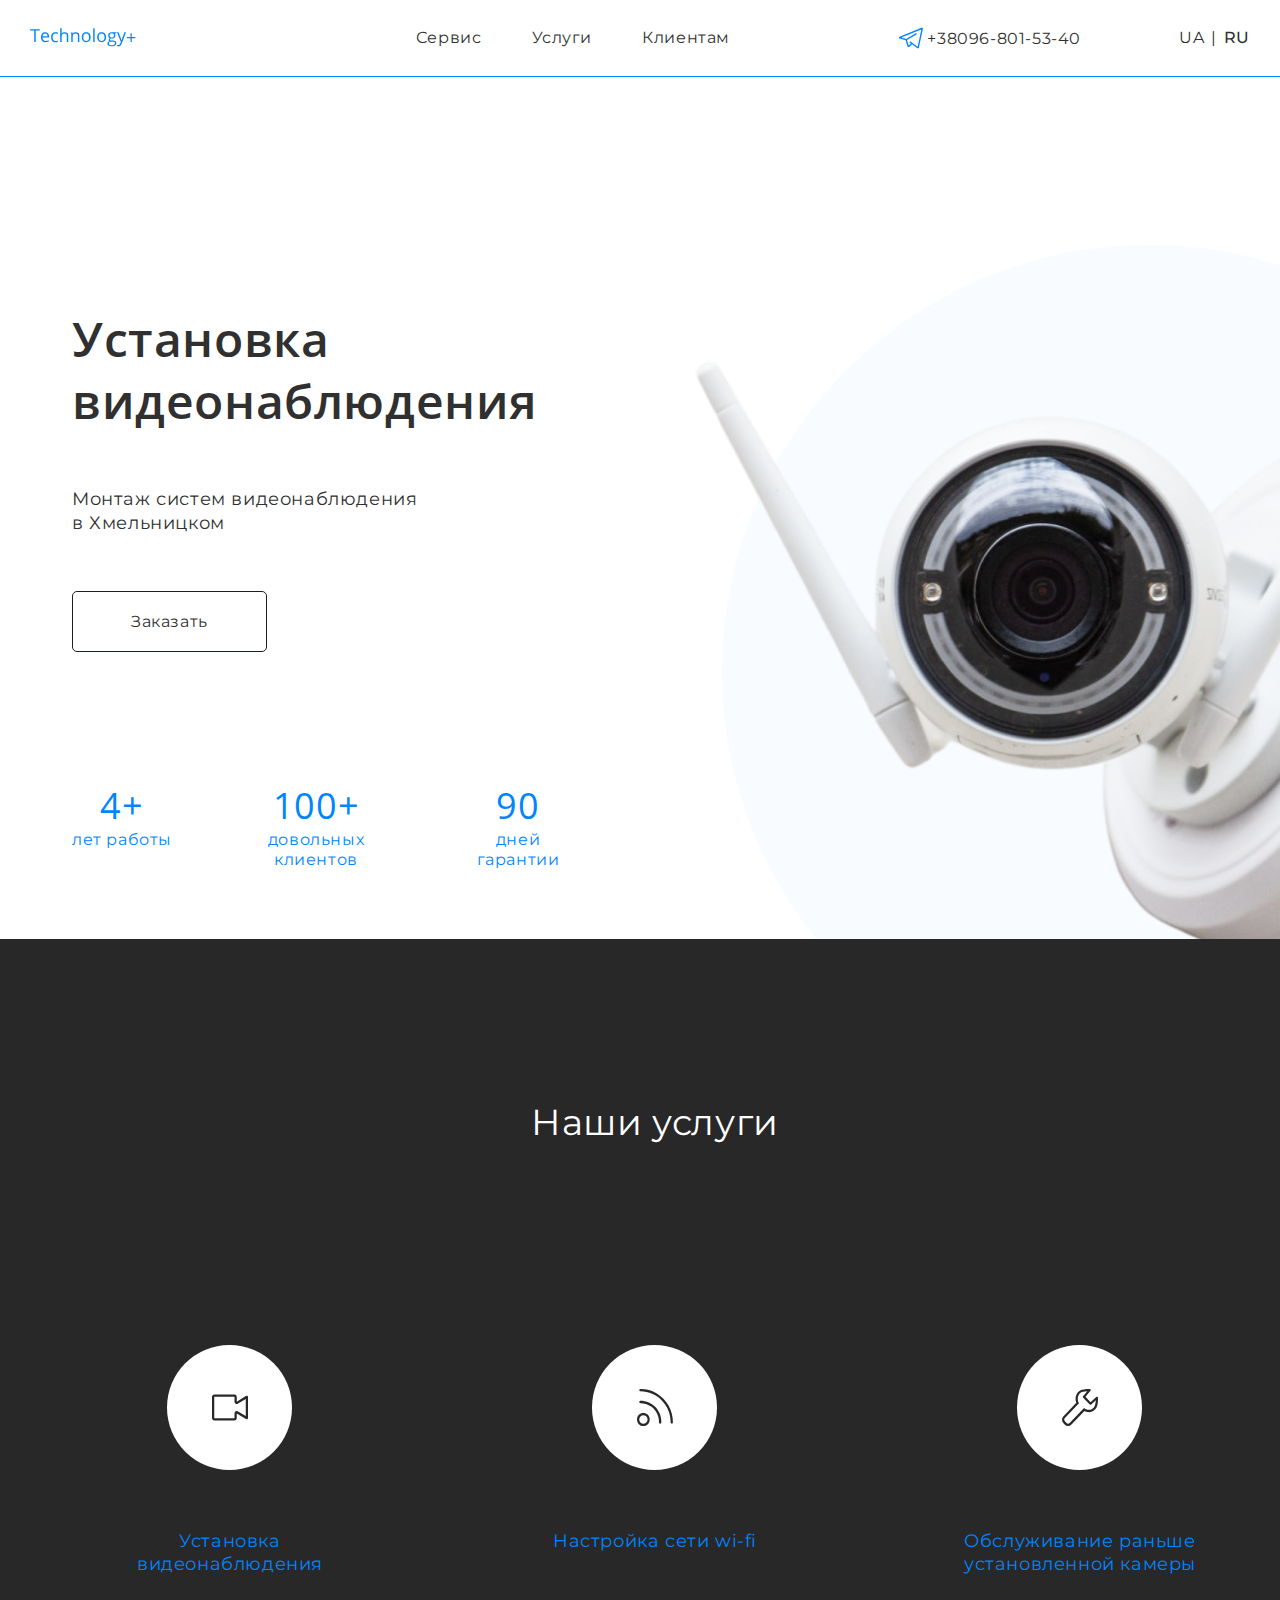
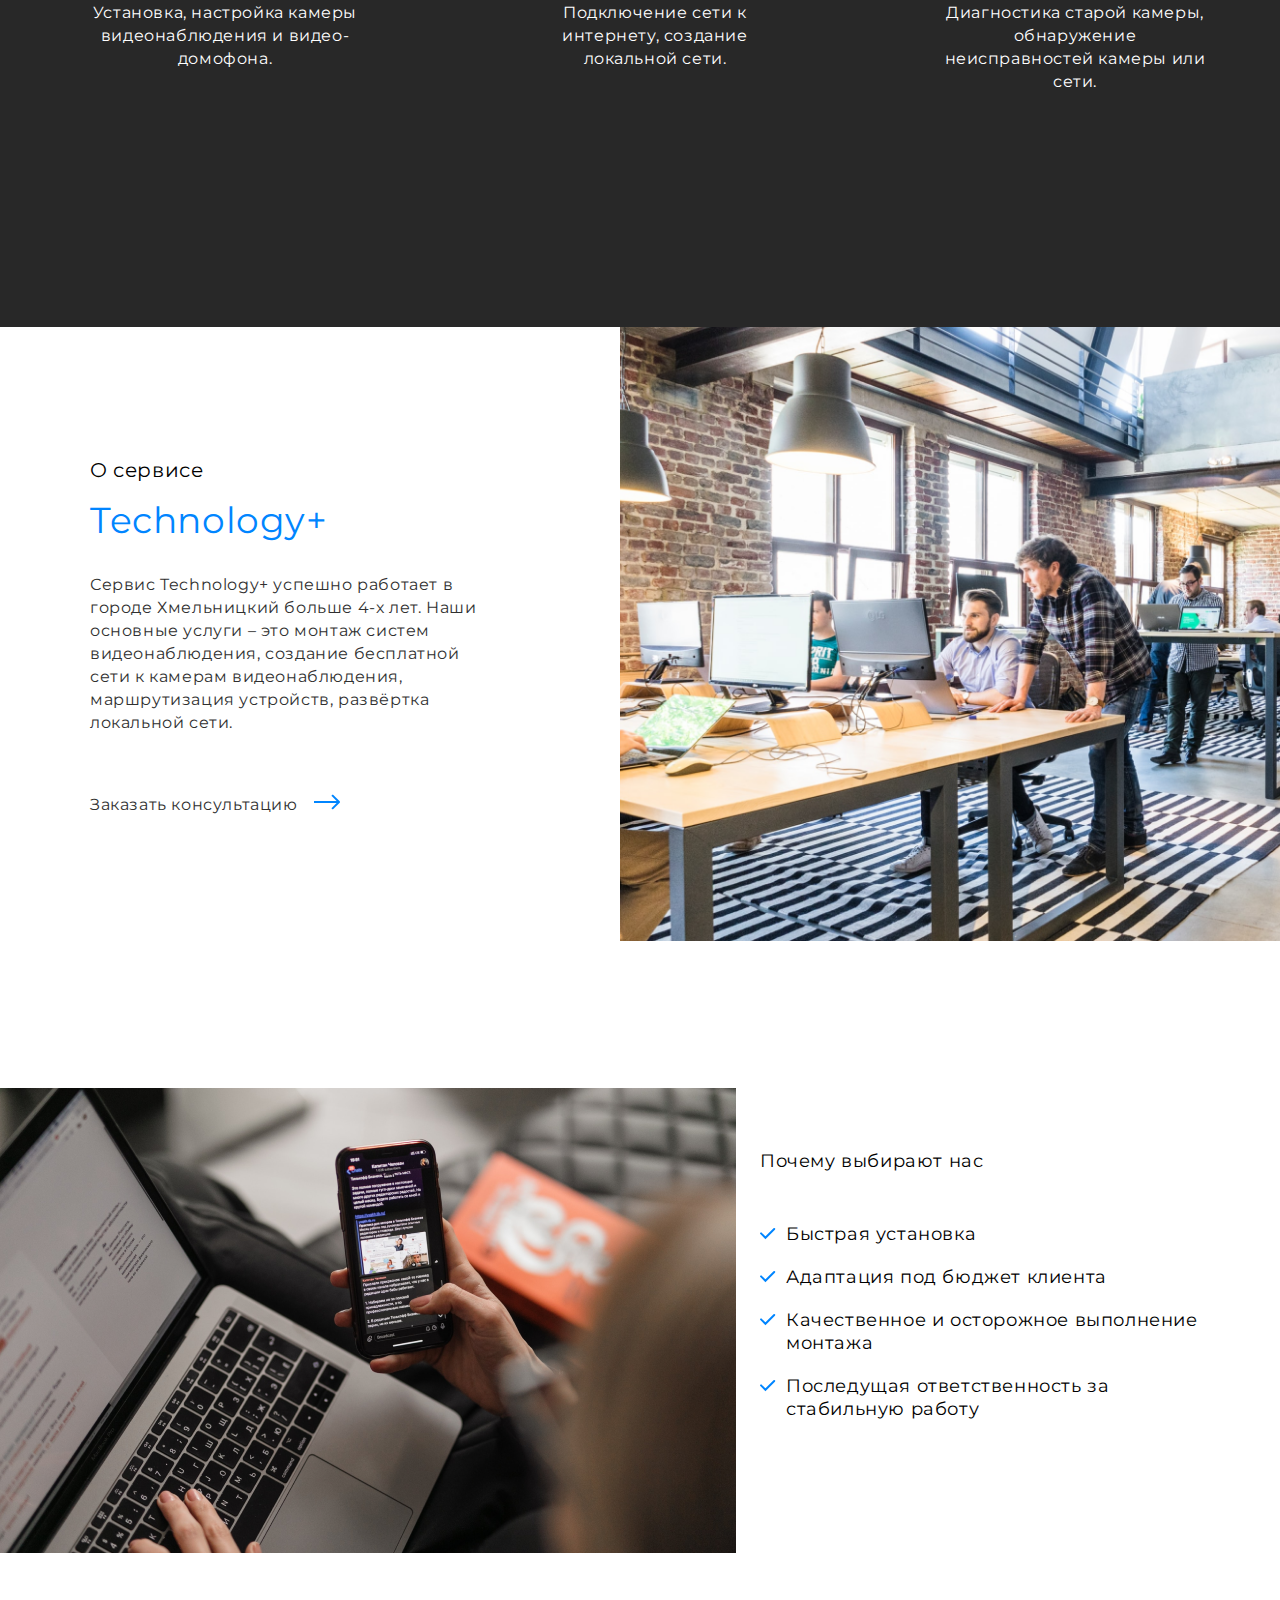
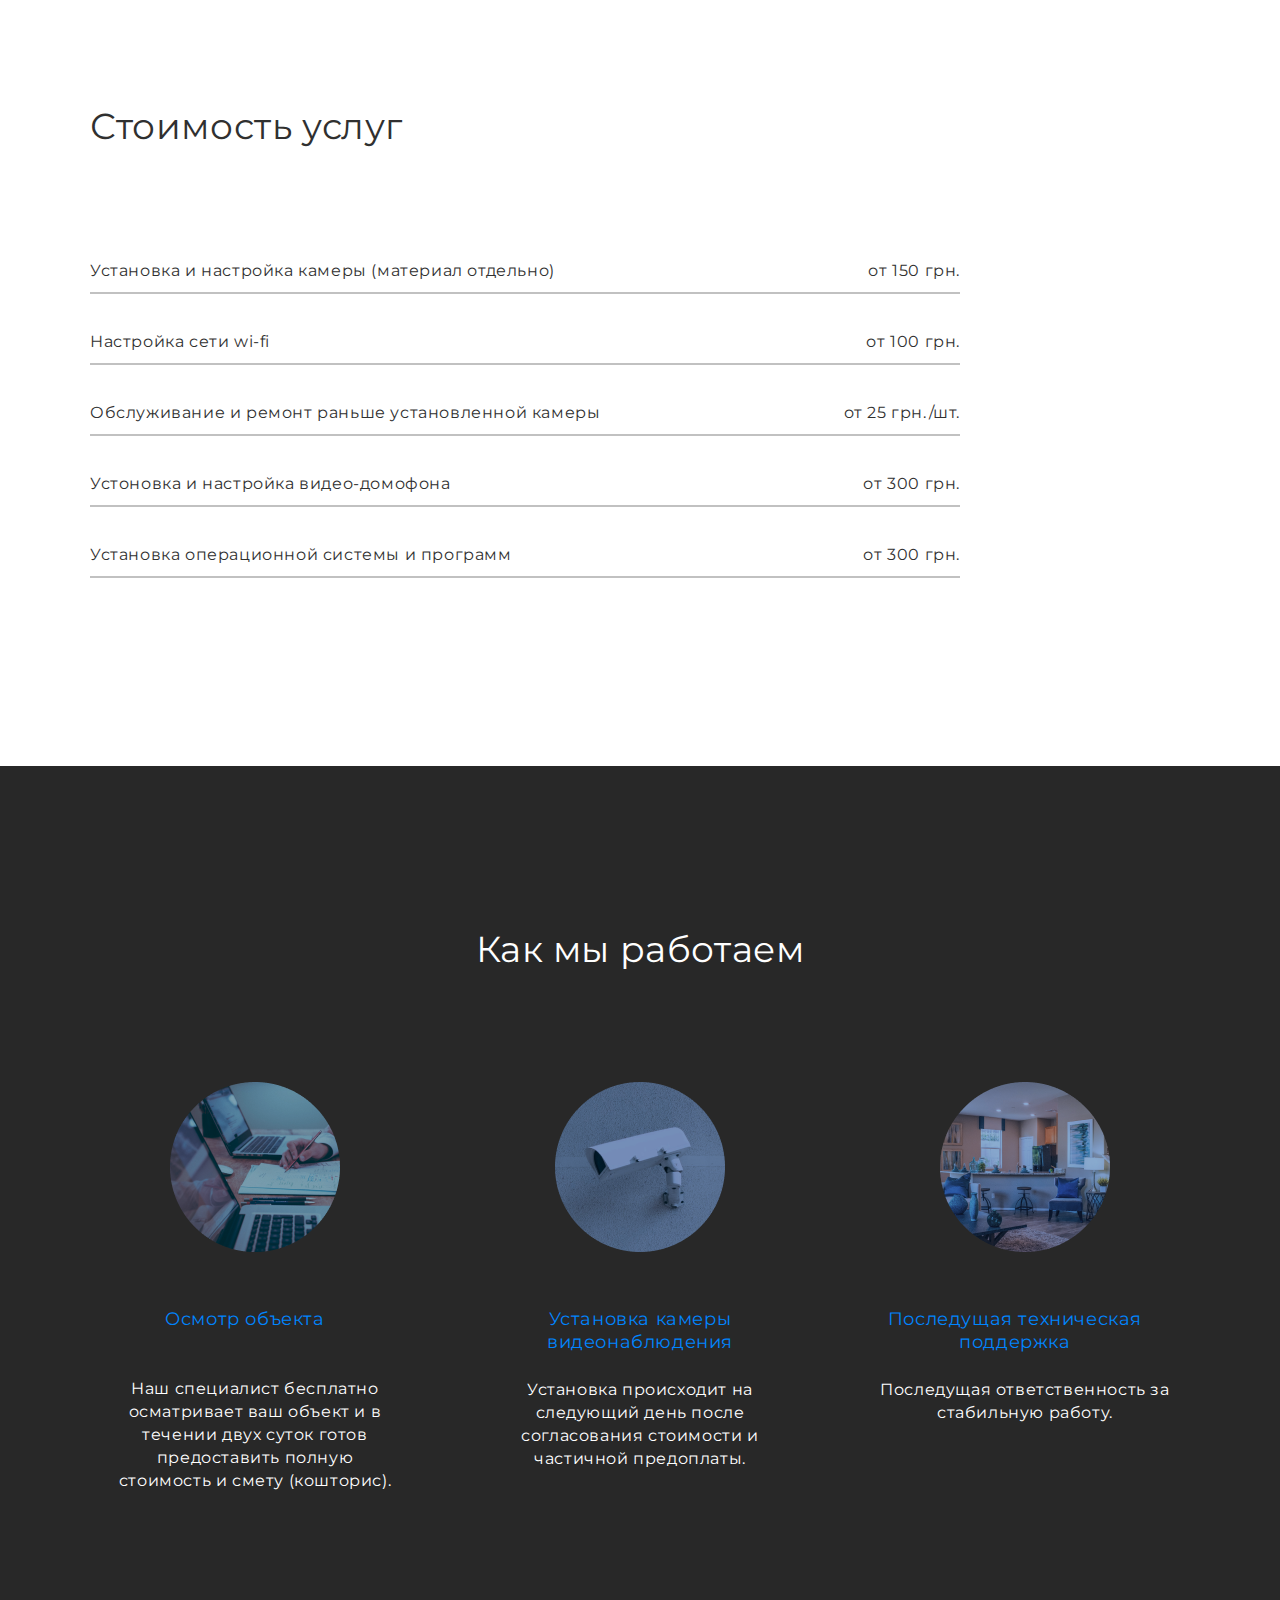
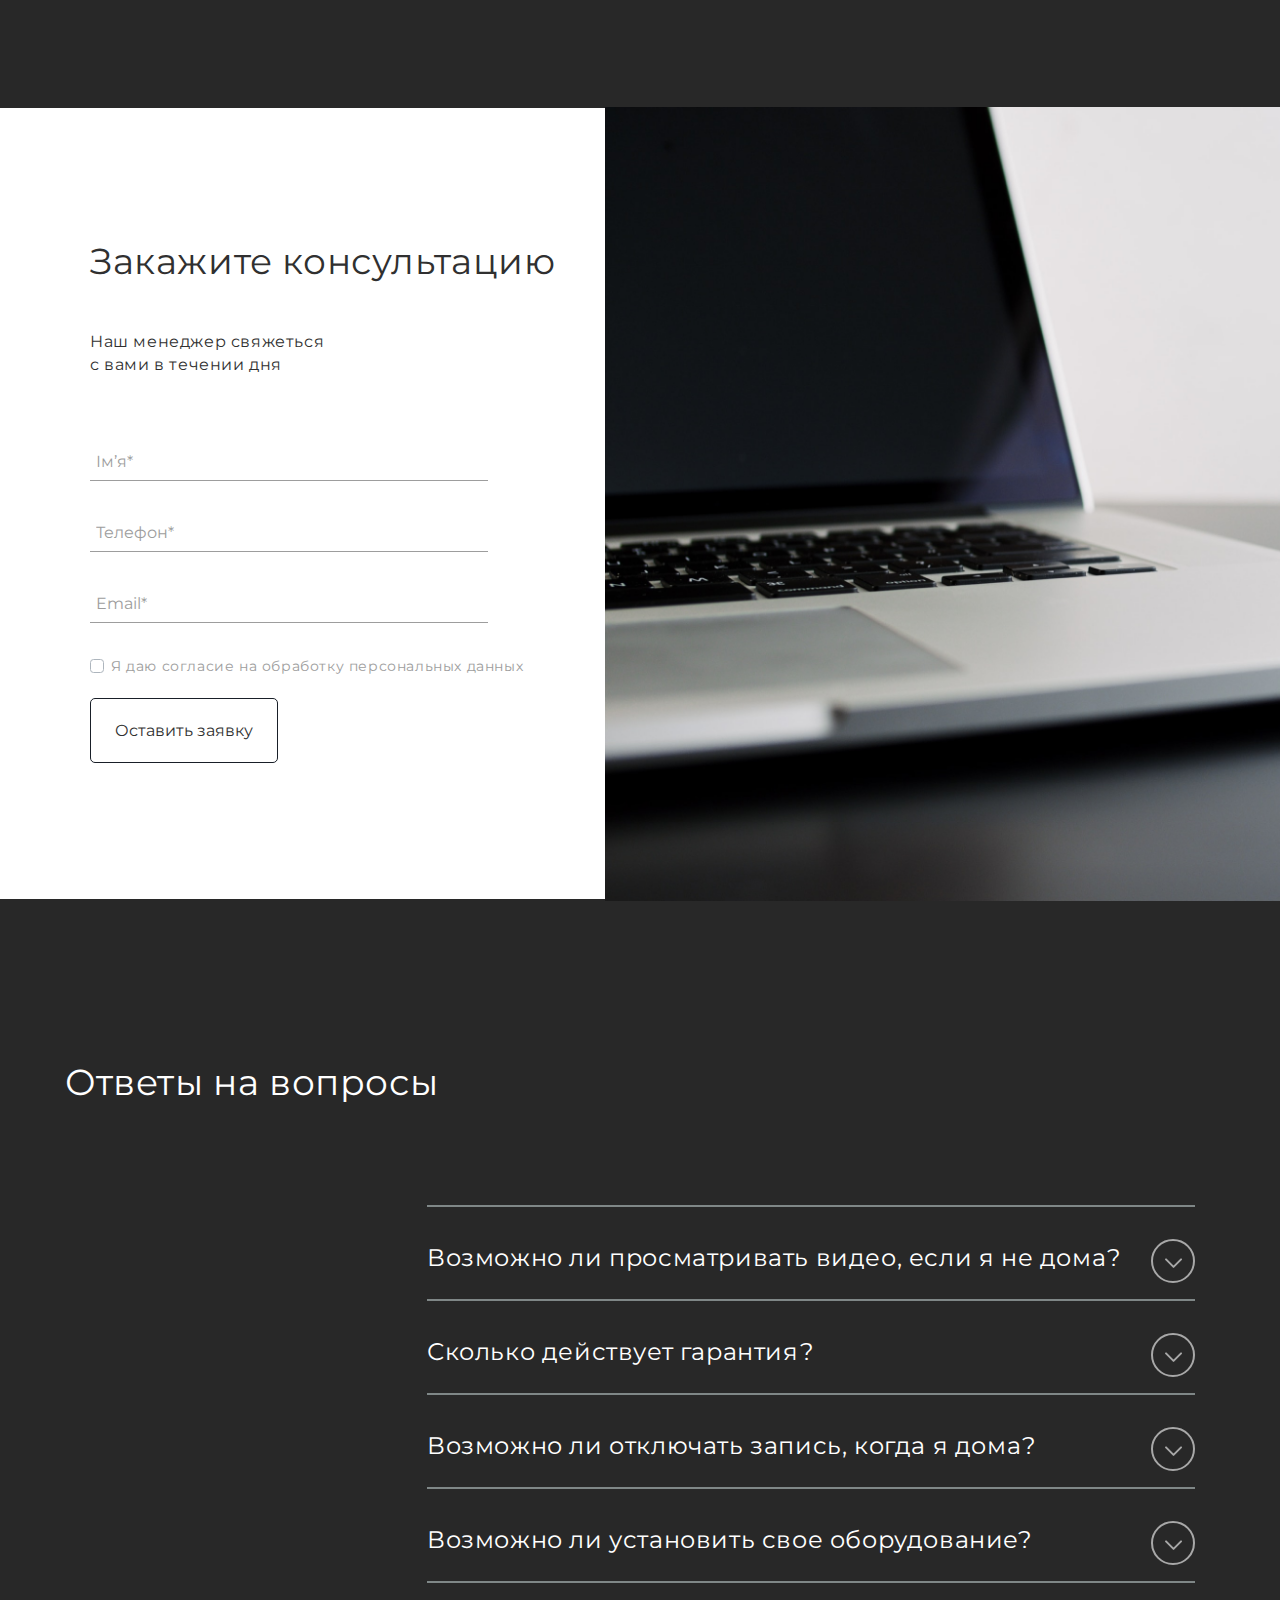
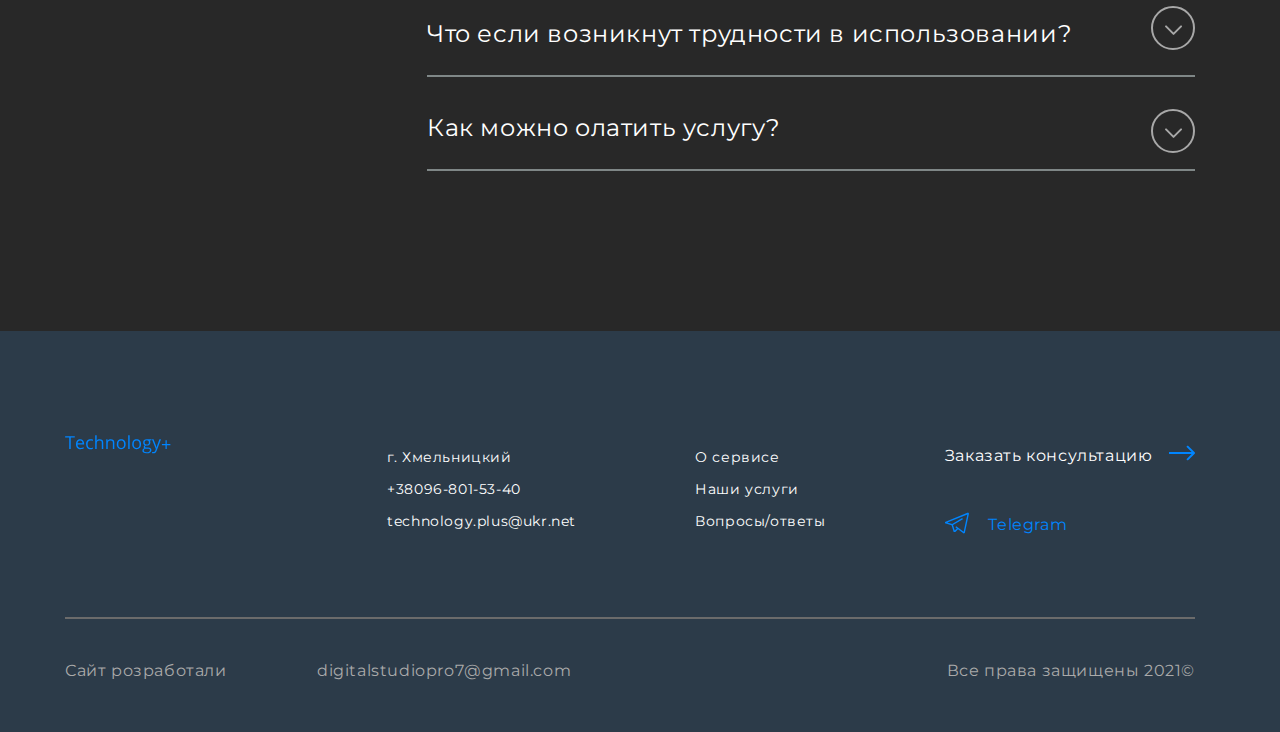
==== commit 7af93294: "Update index-ru.html" ====
--- a/index-ru.html
+++ b/index-ru.html
@@ -60,10 +60,9 @@
           </li>
         </ul>
         <a class="link__logo" href="index.html">
-          <svg width="106" height="19" viewBox="0 0 106 19" fill="none" xmlns="http://www.w3.org/2000/svg">
-            <path
-              d="M5.72168 14H4.22754V2.47754H0.158203V1.15039H9.79102V2.47754H5.72168V14ZM15.583 14.1758C14.1592 14.1758 13.0342 13.7422 12.208 12.875C11.3877 12.0078 10.9775 10.8037 10.9775 9.2627C10.9775 7.70996 11.3584 6.47656 12.1201 5.5625C12.8877 4.64844 13.916 4.19141 15.2051 4.19141C16.4121 4.19141 17.3672 4.58984 18.0703 5.38672C18.7734 6.17773 19.125 7.22363 19.125 8.52441V9.44727H12.4893C12.5186 10.5781 12.8027 11.4365 13.3418 12.0225C13.8867 12.6084 14.6514 12.9014 15.6357 12.9014C16.6729 12.9014 17.6982 12.6846 18.7119 12.251V13.5518C18.1963 13.7744 17.707 13.9326 17.2441 14.0264C16.7871 14.126 16.2334 14.1758 15.583 14.1758ZM15.1875 5.41309C14.4141 5.41309 13.7959 5.66504 13.333 6.16895C12.876 6.67285 12.6064 7.37012 12.5244 8.26074H17.5605C17.5605 7.34082 17.3555 6.6377 16.9453 6.15137C16.5352 5.65918 15.9492 5.41309 15.1875 5.41309ZM25.4707 14.1758C24.0762 14.1758 22.9951 13.748 22.2275 12.8926C21.4658 12.0312 21.085 10.8154 21.085 9.24512C21.085 7.63379 21.4717 6.38867 22.2451 5.50977C23.0244 4.63086 24.1318 4.19141 25.5674 4.19141C26.0303 4.19141 26.4932 4.24121 26.9561 4.34082C27.4189 4.44043 27.7822 4.55762 28.0459 4.69238L27.5977 5.93164C27.2754 5.80273 26.9238 5.69727 26.543 5.61523C26.1621 5.52734 25.8252 5.4834 25.5322 5.4834C23.5752 5.4834 22.5967 6.73145 22.5967 9.22754C22.5967 10.4111 22.834 11.3193 23.3086 11.9521C23.7891 12.585 24.498 12.9014 25.4355 12.9014C26.2383 12.9014 27.0615 12.7285 27.9053 12.3828V13.6748C27.2607 14.0088 26.4492 14.1758 25.4707 14.1758ZM36.791 14V7.76855C36.791 6.9834 36.6123 6.39746 36.2549 6.01074C35.8975 5.62402 35.3379 5.43066 34.5762 5.43066C33.5625 5.43066 32.8213 5.70605 32.3525 6.25684C31.8896 6.80762 31.6582 7.70996 31.6582 8.96387V14H30.1992V0.324219H31.6582V4.46387C31.6582 4.96191 31.6348 5.375 31.5879 5.70312H31.6758C31.9629 5.24023 32.3701 4.87695 32.8975 4.61328C33.4307 4.34375 34.0371 4.20898 34.7168 4.20898C35.8945 4.20898 36.7764 4.49023 37.3623 5.05273C37.9541 5.60938 38.25 6.49707 38.25 7.71582V14H36.791ZM47.8477 14V7.76855C47.8477 6.9834 47.6689 6.39746 47.3115 6.01074C46.9541 5.62402 46.3945 5.43066 45.6328 5.43066C44.625 5.43066 43.8867 5.70312 43.418 6.24805C42.9492 6.79297 42.7148 7.69238 42.7148 8.94629V14H41.2559V4.36719H42.4424L42.6797 5.68555H42.75C43.0488 5.21094 43.4678 4.84473 44.0068 4.58691C44.5459 4.32324 45.1465 4.19141 45.8086 4.19141C46.9688 4.19141 47.8418 4.47266 48.4277 5.03516C49.0137 5.5918 49.3066 6.48535 49.3066 7.71582V14H47.8477ZM60.627 9.1748C60.627 10.7451 60.2314 11.9727 59.4404 12.8574C58.6494 13.7363 57.5566 14.1758 56.1621 14.1758C55.3008 14.1758 54.5361 13.9736 53.8682 13.5693C53.2002 13.165 52.6846 12.585 52.3213 11.8291C51.958 11.0732 51.7764 10.1885 51.7764 9.1748C51.7764 7.60449 52.1689 6.38281 52.9541 5.50977C53.7393 4.63086 54.8291 4.19141 56.2236 4.19141C57.5713 4.19141 58.6406 4.63965 59.4316 5.53613C60.2285 6.43262 60.627 7.64551 60.627 9.1748ZM53.2881 9.1748C53.2881 10.4053 53.5342 11.3428 54.0264 11.9873C54.5186 12.6318 55.2422 12.9541 56.1973 12.9541C57.1523 12.9541 57.876 12.6348 58.3682 11.9961C58.8662 11.3516 59.1152 10.4111 59.1152 9.1748C59.1152 7.9502 58.8662 7.02148 58.3682 6.38867C57.876 5.75 57.1465 5.43066 56.1797 5.43066C55.2246 5.43066 54.5039 5.74414 54.0176 6.37109C53.5312 6.99805 53.2881 7.93262 53.2881 9.1748ZM64.6523 14H63.1934V0.324219H64.6523V14ZM76.0605 9.1748C76.0605 10.7451 75.665 11.9727 74.874 12.8574C74.083 13.7363 72.9902 14.1758 71.5957 14.1758C70.7344 14.1758 69.9697 13.9736 69.3018 13.5693C68.6338 13.165 68.1182 12.585 67.7549 11.8291C67.3916 11.0732 67.21 10.1885 67.21 9.1748C67.21 7.60449 67.6025 6.38281 68.3877 5.50977C69.1729 4.63086 70.2627 4.19141 71.6572 4.19141C73.0049 4.19141 74.0742 4.63965 74.8652 5.53613C75.6621 6.43262 76.0605 7.64551 76.0605 9.1748ZM68.7217 9.1748C68.7217 10.4053 68.9678 11.3428 69.46 11.9873C69.9521 12.6318 70.6758 12.9541 71.6309 12.9541C72.5859 12.9541 73.3096 12.6348 73.8018 11.9961C74.2998 11.3516 74.5488 10.4111 74.5488 9.1748C74.5488 7.9502 74.2998 7.02148 73.8018 6.38867C73.3096 5.75 72.5801 5.43066 71.6133 5.43066C70.6582 5.43066 69.9375 5.74414 69.4512 6.37109C68.9648 6.99805 68.7217 7.93262 68.7217 9.1748ZM86.5107 4.36719V5.29004L84.7266 5.50098C84.8906 5.70605 85.0371 5.97559 85.166 6.30957C85.2949 6.6377 85.3594 7.00977 85.3594 7.42578C85.3594 8.36914 85.0371 9.12207 84.3926 9.68457C83.748 10.2471 82.8633 10.5283 81.7383 10.5283C81.4512 10.5283 81.1816 10.5049 80.9297 10.458C80.3086 10.7861 79.998 11.1992 79.998 11.6973C79.998 11.9609 80.1064 12.1572 80.3232 12.2861C80.54 12.4092 80.9121 12.4707 81.4395 12.4707H83.1445C84.1875 12.4707 84.9873 12.6904 85.5439 13.1299C86.1064 13.5693 86.3877 14.208 86.3877 15.0459C86.3877 16.1123 85.96 16.9238 85.1045 17.4805C84.249 18.043 83.001 18.3242 81.3604 18.3242C80.1006 18.3242 79.1279 18.0898 78.4424 17.6211C77.7627 17.1523 77.4229 16.4902 77.4229 15.6348C77.4229 15.0488 77.6104 14.542 77.9854 14.1143C78.3604 13.6865 78.8877 13.3965 79.5674 13.2441C79.3213 13.1328 79.1133 12.96 78.9434 12.7256C78.7793 12.4912 78.6973 12.2188 78.6973 11.9082C78.6973 11.5566 78.791 11.249 78.9785 10.9854C79.166 10.7217 79.4619 10.4668 79.8662 10.2207C79.3682 10.0156 78.9609 9.66699 78.6445 9.1748C78.334 8.68262 78.1787 8.12012 78.1787 7.4873C78.1787 6.43262 78.4951 5.62109 79.1279 5.05273C79.7607 4.47852 80.6572 4.19141 81.8174 4.19141C82.3213 4.19141 82.7754 4.25 83.1797 4.36719H86.5107ZM78.8291 15.6172C78.8291 16.1387 79.0488 16.5342 79.4883 16.8037C79.9277 17.0732 80.5576 17.208 81.3779 17.208C82.6025 17.208 83.5078 17.0234 84.0938 16.6543C84.6855 16.291 84.9814 15.7959 84.9814 15.1689C84.9814 14.6475 84.8203 14.2842 84.498 14.0791C84.1758 13.8799 83.5693 13.7803 82.6787 13.7803H80.9297C80.2676 13.7803 79.752 13.9385 79.3828 14.2549C79.0137 14.5713 78.8291 15.0254 78.8291 15.6172ZM79.6201 7.45215C79.6201 8.12598 79.8105 8.63574 80.1914 8.98145C80.5723 9.32715 81.1025 9.5 81.7822 9.5C83.2061 9.5 83.918 8.80859 83.918 7.42578C83.918 5.97852 83.1973 5.25488 81.7559 5.25488C81.0703 5.25488 80.543 5.43945 80.1738 5.80859C79.8047 6.17773 79.6201 6.72559 79.6201 7.45215ZM86.959 4.36719H88.5234L90.6328 9.86035C91.0957 11.1143 91.3828 12.0195 91.4941 12.5762H91.5645C91.6406 12.2773 91.7988 11.7676 92.0391 11.0469C92.2852 10.3203 93.082 8.09375 94.4297 4.36719H95.9941L91.8545 15.3359C91.4443 16.4199 90.9639 17.1875 90.4131 17.6387C89.8682 18.0957 89.1973 18.3242 88.4004 18.3242C87.9551 18.3242 87.5156 18.2744 87.082 18.1748V17.0059C87.4043 17.0762 87.7646 17.1113 88.1631 17.1113C89.165 17.1113 89.8799 16.5488 90.3076 15.4238L90.8438 14.0527L86.959 4.36719ZM101.751 7.04785H105.372V8.26074H101.751V12.0049H100.529V8.26074H96.9258V7.04785H100.529V3.28613H101.751V7.04785Z"
-              fill="#0085FF" />
+          <svg width="203" height="19" viewBox="0 0 203 19" fill="none" xmlns="http://www.w3.org/2000/svg">
+            <path d="M5.72168 14H4.22754V2.47754H0.158203V1.15039H9.79102V2.47754H5.72168V14ZM15.583 14.1758C14.1592 14.1758 13.0342 13.7422 12.208 12.875C11.3877 12.0078 10.9775 10.8037 10.9775 9.2627C10.9775 7.70996 11.3584 6.47656 12.1201 5.5625C12.8877 4.64844 13.916 4.19141 15.2051 4.19141C16.4121 4.19141 17.3672 4.58984 18.0703 5.38672C18.7734 6.17773 19.125 7.22363 19.125 8.52441V9.44727H12.4893C12.5186 10.5781 12.8027 11.4365 13.3418 12.0225C13.8867 12.6084 14.6514 12.9014 15.6357 12.9014C16.6729 12.9014 17.6982 12.6846 18.7119 12.251V13.5518C18.1963 13.7744 17.707 13.9326 17.2441 14.0264C16.7871 14.126 16.2334 14.1758 15.583 14.1758ZM15.1875 5.41309C14.4141 5.41309 13.7959 5.66504 13.333 6.16895C12.876 6.67285 12.6064 7.37012 12.5244 8.26074H17.5605C17.5605 7.34082 17.3555 6.6377 16.9453 6.15137C16.5352 5.65918 15.9492 5.41309 15.1875 5.41309ZM25.4707 14.1758C24.0762 14.1758 22.9951 13.748 22.2275 12.8926C21.4658 12.0312 21.085 10.8154 21.085 9.24512C21.085 7.63379 21.4717 6.38867 22.2451 5.50977C23.0244 4.63086 24.1318 4.19141 25.5674 4.19141C26.0303 4.19141 26.4932 4.24121 26.9561 4.34082C27.4189 4.44043 27.7822 4.55762 28.0459 4.69238L27.5977 5.93164C27.2754 5.80273 26.9238 5.69727 26.543 5.61523C26.1621 5.52734 25.8252 5.4834 25.5322 5.4834C23.5752 5.4834 22.5967 6.73145 22.5967 9.22754C22.5967 10.4111 22.834 11.3193 23.3086 11.9521C23.7891 12.585 24.498 12.9014 25.4355 12.9014C26.2383 12.9014 27.0615 12.7285 27.9053 12.3828V13.6748C27.2607 14.0088 26.4492 14.1758 25.4707 14.1758ZM36.791 14V7.76855C36.791 6.9834 36.6123 6.39746 36.2549 6.01074C35.8975 5.62402 35.3379 5.43066 34.5762 5.43066C33.5625 5.43066 32.8213 5.70605 32.3525 6.25684C31.8896 6.80762 31.6582 7.70996 31.6582 8.96387V14H30.1992V0.324219H31.6582V4.46387C31.6582 4.96191 31.6348 5.375 31.5879 5.70312H31.6758C31.9629 5.24023 32.3701 4.87695 32.8975 4.61328C33.4307 4.34375 34.0371 4.20898 34.7168 4.20898C35.8945 4.20898 36.7764 4.49023 37.3623 5.05273C37.9541 5.60938 38.25 6.49707 38.25 7.71582V14H36.791ZM47.8477 14V7.76855C47.8477 6.9834 47.6689 6.39746 47.3115 6.01074C46.9541 5.62402 46.3945 5.43066 45.6328 5.43066C44.625 5.43066 43.8867 5.70312 43.418 6.24805C42.9492 6.79297 42.7148 7.69238 42.7148 8.94629V14H41.2559V4.36719H42.4424L42.6797 5.68555H42.75C43.0488 5.21094 43.4678 4.84473 44.0068 4.58691C44.5459 4.32324 45.1465 4.19141 45.8086 4.19141C46.9688 4.19141 47.8418 4.47266 48.4277 5.03516C49.0137 5.5918 49.3066 6.48535 49.3066 7.71582V14H47.8477ZM60.627 9.1748C60.627 10.7451 60.2314 11.9727 59.4404 12.8574C58.6494 13.7363 57.5566 14.1758 56.1621 14.1758C55.3008 14.1758 54.5361 13.9736 53.8682 13.5693C53.2002 13.165 52.6846 12.585 52.3213 11.8291C51.958 11.0732 51.7764 10.1885 51.7764 9.1748C51.7764 7.60449 52.1689 6.38281 52.9541 5.50977C53.7393 4.63086 54.8291 4.19141 56.2236 4.19141C57.5713 4.19141 58.6406 4.63965 59.4316 5.53613C60.2285 6.43262 60.627 7.64551 60.627 9.1748ZM53.2881 9.1748C53.2881 10.4053 53.5342 11.3428 54.0264 11.9873C54.5186 12.6318 55.2422 12.9541 56.1973 12.9541C57.1523 12.9541 57.876 12.6348 58.3682 11.9961C58.8662 11.3516 59.1152 10.4111 59.1152 9.1748C59.1152 7.9502 58.8662 7.02148 58.3682 6.38867C57.876 5.75 57.1465 5.43066 56.1797 5.43066C55.2246 5.43066 54.5039 5.74414 54.0176 6.37109C53.5312 6.99805 53.2881 7.93262 53.2881 9.1748ZM64.6523 14H63.1934V0.324219H64.6523V14ZM76.0605 9.1748C76.0605 10.7451 75.665 11.9727 74.874 12.8574C74.083 13.7363 72.9902 14.1758 71.5957 14.1758C70.7344 14.1758 69.9697 13.9736 69.3018 13.5693C68.6338 13.165 68.1182 12.585 67.7549 11.8291C67.3916 11.0732 67.21 10.1885 67.21 9.1748C67.21 7.60449 67.6025 6.38281 68.3877 5.50977C69.1729 4.63086 70.2627 4.19141 71.6572 4.19141C73.0049 4.19141 74.0742 4.63965 74.8652 5.53613C75.6621 6.43262 76.0605 7.64551 76.0605 9.1748ZM68.7217 9.1748C68.7217 10.4053 68.9678 11.3428 69.46 11.9873C69.9521 12.6318 70.6758 12.9541 71.6309 12.9541C72.5859 12.9541 73.3096 12.6348 73.8018 11.9961C74.2998 11.3516 74.5488 10.4111 74.5488 9.1748C74.5488 7.9502 74.2998 7.02148 73.8018 6.38867C73.3096 5.75 72.5801 5.43066 71.6133 5.43066C70.6582 5.43066 69.9375 5.74414 69.4512 6.37109C68.9648 6.99805 68.7217 7.93262 68.7217 9.1748ZM86.5107 4.36719V5.29004L84.7266 5.50098C84.8906 5.70605 85.0371 5.97559 85.166 6.30957C85.2949 6.6377 85.3594 7.00977 85.3594 7.42578C85.3594 8.36914 85.0371 9.12207 84.3926 9.68457C83.748 10.2471 82.8633 10.5283 81.7383 10.5283C81.4512 10.5283 81.1816 10.5049 80.9297 10.458C80.3086 10.7861 79.998 11.1992 79.998 11.6973C79.998 11.9609 80.1064 12.1572 80.3232 12.2861C80.54 12.4092 80.9121 12.4707 81.4395 12.4707H83.1445C84.1875 12.4707 84.9873 12.6904 85.5439 13.1299C86.1064 13.5693 86.3877 14.208 86.3877 15.0459C86.3877 16.1123 85.96 16.9238 85.1045 17.4805C84.249 18.043 83.001 18.3242 81.3604 18.3242C80.1006 18.3242 79.1279 18.0898 78.4424 17.6211C77.7627 17.1523 77.4229 16.4902 77.4229 15.6348C77.4229 15.0488 77.6104 14.542 77.9854 14.1143C78.3604 13.6865 78.8877 13.3965 79.5674 13.2441C79.3213 13.1328 79.1133 12.96 78.9434 12.7256C78.7793 12.4912 78.6973 12.2188 78.6973 11.9082C78.6973 11.5566 78.791 11.249 78.9785 10.9854C79.166 10.7217 79.4619 10.4668 79.8662 10.2207C79.3682 10.0156 78.9609 9.66699 78.6445 9.1748C78.334 8.68262 78.1787 8.12012 78.1787 7.4873C78.1787 6.43262 78.4951 5.62109 79.1279 5.05273C79.7607 4.47852 80.6572 4.19141 81.8174 4.19141C82.3213 4.19141 82.7754 4.25 83.1797 4.36719H86.5107ZM78.8291 15.6172C78.8291 16.1387 79.0488 16.5342 79.4883 16.8037C79.9277 17.0732 80.5576 17.208 81.3779 17.208C82.6025 17.208 83.5078 17.0234 84.0938 16.6543C84.6855 16.291 84.9814 15.7959 84.9814 15.1689C84.9814 14.6475 84.8203 14.2842 84.498 14.0791C84.1758 13.8799 83.5693 13.7803 82.6787 13.7803H80.9297C80.2676 13.7803 79.752 13.9385 79.3828 14.2549C79.0137 14.5713 78.8291 15.0254 78.8291 15.6172ZM79.6201 7.45215C79.6201 8.12598 79.8105 8.63574 80.1914 8.98145C80.5723 9.32715 81.1025 9.5 81.7822 9.5C83.2061 9.5 83.918 8.80859 83.918 7.42578C83.918 5.97852 83.1973 5.25488 81.7559 5.25488C81.0703 5.25488 80.543 5.43945 80.1738 5.80859C79.8047 6.17773 79.6201 6.72559 79.6201 7.45215ZM86.959 4.36719H88.5234L90.6328 9.86035C91.0957 11.1143 91.3828 12.0195 91.4941 12.5762H91.5645C91.6406 12.2773 91.7988 11.7676 92.0391 11.0469C92.2852 10.3203 93.082 8.09375 94.4297 4.36719H95.9941L91.8545 15.3359C91.4443 16.4199 90.9639 17.1875 90.4131 17.6387C89.8682 18.0957 89.1973 18.3242 88.4004 18.3242C87.9551 18.3242 87.5156 18.2744 87.082 18.1748V17.0059C87.4043 17.0762 87.7646 17.1113 88.1631 17.1113C89.165 17.1113 89.8799 16.5488 90.3076 15.4238L90.8438 14.0527L86.959 4.36719Z" fill="#0085FF"/>
+            <path d="M101.739 9.04785H105.36V10.2607H101.739V14.0049H100.518V10.2607H96.9141V9.04785H100.518V5.28613H101.739V9.04785Z" fill="#0085FF"/>
           </svg>
         </a>
         <nav class="menu">
@@ -408,7 +407,7 @@
         <div class="accordion">
           <div class="accordion-item">
             <div class="accordion-title title-one">
-              Возможно ли просматривать видео, если я не дома?
+              <p>Возможно ли просматривать видео, если я не дома?</p>
               <span class="accordion-title__span">
                 <svg class="accordion-span__svg svg-one" width="44" height="44" viewBox="0 0 44 44" fill="none"
                   xmlns="http://www.w3.org/2000/svg">
@@ -426,7 +425,7 @@
           </div>
           <div class="accordion-item">
             <div class="accordion-title title-two">
-              Сколько действует гарантия?
+              <p>Сколько действует гарантия?</p>
               <span class="accordion-title__span">
                 <svg class="accordion-span__svg svg-two" width="44" height="44" viewBox="0 0 44 44" fill="none"
                   xmlns="http://www.w3.org/2000/svg">
@@ -444,7 +443,7 @@
           </div>
           <div class="accordion-item">
             <div class="accordion-title title-three">
-              Возможно ли отключать запись, когда я дома?
+              <p>Возможно ли отключать запись, когда я дома?</p>
               <span class="accordion-title__span">
                 <svg class="accordion-span__svg svg-three" width="44" height="44" viewBox="0 0 44 44" fill="none"
                   xmlns="http://www.w3.org/2000/svg">
@@ -462,7 +461,7 @@
           </div>
           <div class="accordion-item">
             <div class="accordion-title title-four">
-              Возможно ли установить свое оборудование?
+              <p>Возможно ли установить свое оборудование?</p>
               <span class="accordion-title__span">
                 <svg class="accordion-span__svg svg-four" width="44" height="44" viewBox="0 0 44 44" fill="none"
                   xmlns="http://www.w3.org/2000/svg">
@@ -498,7 +497,7 @@
           </div>
           <div class="accordion-item">
             <div class="accordion-title title-six">
-              Как можно олатить услугу?
+              <p>Как можно олатить услугу?</p>
               <span class="accordion-title__span">
                 <svg class="accordion-span__svg svg-six" width="44" height="44" viewBox="0 0 44 44" fill="none"
                   xmlns="http://www.w3.org/2000/svg">
@@ -532,10 +531,9 @@
           </a>
         </button>
         <a class="footer-link__logo" href="index.html">
-          <svg width="106" height="19" viewBox="0 0 106 19" fill="none" xmlns="http://www.w3.org/2000/svg">
-            <path
-              d="M5.72168 14H4.22754V2.47754H0.158203V1.15039H9.79102V2.47754H5.72168V14ZM15.583 14.1758C14.1592 14.1758 13.0342 13.7422 12.208 12.875C11.3877 12.0078 10.9775 10.8037 10.9775 9.2627C10.9775 7.70996 11.3584 6.47656 12.1201 5.5625C12.8877 4.64844 13.916 4.19141 15.2051 4.19141C16.4121 4.19141 17.3672 4.58984 18.0703 5.38672C18.7734 6.17773 19.125 7.22363 19.125 8.52441V9.44727H12.4893C12.5186 10.5781 12.8027 11.4365 13.3418 12.0225C13.8867 12.6084 14.6514 12.9014 15.6357 12.9014C16.6729 12.9014 17.6982 12.6846 18.7119 12.251V13.5518C18.1963 13.7744 17.707 13.9326 17.2441 14.0264C16.7871 14.126 16.2334 14.1758 15.583 14.1758ZM15.1875 5.41309C14.4141 5.41309 13.7959 5.66504 13.333 6.16895C12.876 6.67285 12.6064 7.37012 12.5244 8.26074H17.5605C17.5605 7.34082 17.3555 6.6377 16.9453 6.15137C16.5352 5.65918 15.9492 5.41309 15.1875 5.41309ZM25.4707 14.1758C24.0762 14.1758 22.9951 13.748 22.2275 12.8926C21.4658 12.0312 21.085 10.8154 21.085 9.24512C21.085 7.63379 21.4717 6.38867 22.2451 5.50977C23.0244 4.63086 24.1318 4.19141 25.5674 4.19141C26.0303 4.19141 26.4932 4.24121 26.9561 4.34082C27.4189 4.44043 27.7822 4.55762 28.0459 4.69238L27.5977 5.93164C27.2754 5.80273 26.9238 5.69727 26.543 5.61523C26.1621 5.52734 25.8252 5.4834 25.5322 5.4834C23.5752 5.4834 22.5967 6.73145 22.5967 9.22754C22.5967 10.4111 22.834 11.3193 23.3086 11.9521C23.7891 12.585 24.498 12.9014 25.4355 12.9014C26.2383 12.9014 27.0615 12.7285 27.9053 12.3828V13.6748C27.2607 14.0088 26.4492 14.1758 25.4707 14.1758ZM36.791 14V7.76855C36.791 6.9834 36.6123 6.39746 36.2549 6.01074C35.8975 5.62402 35.3379 5.43066 34.5762 5.43066C33.5625 5.43066 32.8213 5.70605 32.3525 6.25684C31.8896 6.80762 31.6582 7.70996 31.6582 8.96387V14H30.1992V0.324219H31.6582V4.46387C31.6582 4.96191 31.6348 5.375 31.5879 5.70312H31.6758C31.9629 5.24023 32.3701 4.87695 32.8975 4.61328C33.4307 4.34375 34.0371 4.20898 34.7168 4.20898C35.8945 4.20898 36.7764 4.49023 37.3623 5.05273C37.9541 5.60938 38.25 6.49707 38.25 7.71582V14H36.791ZM47.8477 14V7.76855C47.8477 6.9834 47.6689 6.39746 47.3115 6.01074C46.9541 5.62402 46.3945 5.43066 45.6328 5.43066C44.625 5.43066 43.8867 5.70312 43.418 6.24805C42.9492 6.79297 42.7148 7.69238 42.7148 8.94629V14H41.2559V4.36719H42.4424L42.6797 5.68555H42.75C43.0488 5.21094 43.4678 4.84473 44.0068 4.58691C44.5459 4.32324 45.1465 4.19141 45.8086 4.19141C46.9688 4.19141 47.8418 4.47266 48.4277 5.03516C49.0137 5.5918 49.3066 6.48535 49.3066 7.71582V14H47.8477ZM60.627 9.1748C60.627 10.7451 60.2314 11.9727 59.4404 12.8574C58.6494 13.7363 57.5566 14.1758 56.1621 14.1758C55.3008 14.1758 54.5361 13.9736 53.8682 13.5693C53.2002 13.165 52.6846 12.585 52.3213 11.8291C51.958 11.0732 51.7764 10.1885 51.7764 9.1748C51.7764 7.60449 52.1689 6.38281 52.9541 5.50977C53.7393 4.63086 54.8291 4.19141 56.2236 4.19141C57.5713 4.19141 58.6406 4.63965 59.4316 5.53613C60.2285 6.43262 60.627 7.64551 60.627 9.1748ZM53.2881 9.1748C53.2881 10.4053 53.5342 11.3428 54.0264 11.9873C54.5186 12.6318 55.2422 12.9541 56.1973 12.9541C57.1523 12.9541 57.876 12.6348 58.3682 11.9961C58.8662 11.3516 59.1152 10.4111 59.1152 9.1748C59.1152 7.9502 58.8662 7.02148 58.3682 6.38867C57.876 5.75 57.1465 5.43066 56.1797 5.43066C55.2246 5.43066 54.5039 5.74414 54.0176 6.37109C53.5312 6.99805 53.2881 7.93262 53.2881 9.1748ZM64.6523 14H63.1934V0.324219H64.6523V14ZM76.0605 9.1748C76.0605 10.7451 75.665 11.9727 74.874 12.8574C74.083 13.7363 72.9902 14.1758 71.5957 14.1758C70.7344 14.1758 69.9697 13.9736 69.3018 13.5693C68.6338 13.165 68.1182 12.585 67.7549 11.8291C67.3916 11.0732 67.21 10.1885 67.21 9.1748C67.21 7.60449 67.6025 6.38281 68.3877 5.50977C69.1729 4.63086 70.2627 4.19141 71.6572 4.19141C73.0049 4.19141 74.0742 4.63965 74.8652 5.53613C75.6621 6.43262 76.0605 7.64551 76.0605 9.1748ZM68.7217 9.1748C68.7217 10.4053 68.9678 11.3428 69.46 11.9873C69.9521 12.6318 70.6758 12.9541 71.6309 12.9541C72.5859 12.9541 73.3096 12.6348 73.8018 11.9961C74.2998 11.3516 74.5488 10.4111 74.5488 9.1748C74.5488 7.9502 74.2998 7.02148 73.8018 6.38867C73.3096 5.75 72.5801 5.43066 71.6133 5.43066C70.6582 5.43066 69.9375 5.74414 69.4512 6.37109C68.9648 6.99805 68.7217 7.93262 68.7217 9.1748ZM86.5107 4.36719V5.29004L84.7266 5.50098C84.8906 5.70605 85.0371 5.97559 85.166 6.30957C85.2949 6.6377 85.3594 7.00977 85.3594 7.42578C85.3594 8.36914 85.0371 9.12207 84.3926 9.68457C83.748 10.2471 82.8633 10.5283 81.7383 10.5283C81.4512 10.5283 81.1816 10.5049 80.9297 10.458C80.3086 10.7861 79.998 11.1992 79.998 11.6973C79.998 11.9609 80.1064 12.1572 80.3232 12.2861C80.54 12.4092 80.9121 12.4707 81.4395 12.4707H83.1445C84.1875 12.4707 84.9873 12.6904 85.5439 13.1299C86.1064 13.5693 86.3877 14.208 86.3877 15.0459C86.3877 16.1123 85.96 16.9238 85.1045 17.4805C84.249 18.043 83.001 18.3242 81.3604 18.3242C80.1006 18.3242 79.1279 18.0898 78.4424 17.6211C77.7627 17.1523 77.4229 16.4902 77.4229 15.6348C77.4229 15.0488 77.6104 14.542 77.9854 14.1143C78.3604 13.6865 78.8877 13.3965 79.5674 13.2441C79.3213 13.1328 79.1133 12.96 78.9434 12.7256C78.7793 12.4912 78.6973 12.2188 78.6973 11.9082C78.6973 11.5566 78.791 11.249 78.9785 10.9854C79.166 10.7217 79.4619 10.4668 79.8662 10.2207C79.3682 10.0156 78.9609 9.66699 78.6445 9.1748C78.334 8.68262 78.1787 8.12012 78.1787 7.4873C78.1787 6.43262 78.4951 5.62109 79.1279 5.05273C79.7607 4.47852 80.6572 4.19141 81.8174 4.19141C82.3213 4.19141 82.7754 4.25 83.1797 4.36719H86.5107ZM78.8291 15.6172C78.8291 16.1387 79.0488 16.5342 79.4883 16.8037C79.9277 17.0732 80.5576 17.208 81.3779 17.208C82.6025 17.208 83.5078 17.0234 84.0938 16.6543C84.6855 16.291 84.9814 15.7959 84.9814 15.1689C84.9814 14.6475 84.8203 14.2842 84.498 14.0791C84.1758 13.8799 83.5693 13.7803 82.6787 13.7803H80.9297C80.2676 13.7803 79.752 13.9385 79.3828 14.2549C79.0137 14.5713 78.8291 15.0254 78.8291 15.6172ZM79.6201 7.45215C79.6201 8.12598 79.8105 8.63574 80.1914 8.98145C80.5723 9.32715 81.1025 9.5 81.7822 9.5C83.2061 9.5 83.918 8.80859 83.918 7.42578C83.918 5.97852 83.1973 5.25488 81.7559 5.25488C81.0703 5.25488 80.543 5.43945 80.1738 5.80859C79.8047 6.17773 79.6201 6.72559 79.6201 7.45215ZM86.959 4.36719H88.5234L90.6328 9.86035C91.0957 11.1143 91.3828 12.0195 91.4941 12.5762H91.5645C91.6406 12.2773 91.7988 11.7676 92.0391 11.0469C92.2852 10.3203 93.082 8.09375 94.4297 4.36719H95.9941L91.8545 15.3359C91.4443 16.4199 90.9639 17.1875 90.4131 17.6387C89.8682 18.0957 89.1973 18.3242 88.4004 18.3242C87.9551 18.3242 87.5156 18.2744 87.082 18.1748V17.0059C87.4043 17.0762 87.7646 17.1113 88.1631 17.1113C89.165 17.1113 89.8799 16.5488 90.3076 15.4238L90.8438 14.0527L86.959 4.36719ZM101.751 7.04785H105.372V8.26074H101.751V12.0049H100.529V8.26074H96.9258V7.04785H100.529V3.28613H101.751V7.04785Z"
-              fill="#0085FF" />
+          <svg width="203" height="19" viewBox="0 0 203 19" fill="none" xmlns="http://www.w3.org/2000/svg">
+            <path d="M5.72168 14H4.22754V2.47754H0.158203V1.15039H9.79102V2.47754H5.72168V14ZM15.583 14.1758C14.1592 14.1758 13.0342 13.7422 12.208 12.875C11.3877 12.0078 10.9775 10.8037 10.9775 9.2627C10.9775 7.70996 11.3584 6.47656 12.1201 5.5625C12.8877 4.64844 13.916 4.19141 15.2051 4.19141C16.4121 4.19141 17.3672 4.58984 18.0703 5.38672C18.7734 6.17773 19.125 7.22363 19.125 8.52441V9.44727H12.4893C12.5186 10.5781 12.8027 11.4365 13.3418 12.0225C13.8867 12.6084 14.6514 12.9014 15.6357 12.9014C16.6729 12.9014 17.6982 12.6846 18.7119 12.251V13.5518C18.1963 13.7744 17.707 13.9326 17.2441 14.0264C16.7871 14.126 16.2334 14.1758 15.583 14.1758ZM15.1875 5.41309C14.4141 5.41309 13.7959 5.66504 13.333 6.16895C12.876 6.67285 12.6064 7.37012 12.5244 8.26074H17.5605C17.5605 7.34082 17.3555 6.6377 16.9453 6.15137C16.5352 5.65918 15.9492 5.41309 15.1875 5.41309ZM25.4707 14.1758C24.0762 14.1758 22.9951 13.748 22.2275 12.8926C21.4658 12.0312 21.085 10.8154 21.085 9.24512C21.085 7.63379 21.4717 6.38867 22.2451 5.50977C23.0244 4.63086 24.1318 4.19141 25.5674 4.19141C26.0303 4.19141 26.4932 4.24121 26.9561 4.34082C27.4189 4.44043 27.7822 4.55762 28.0459 4.69238L27.5977 5.93164C27.2754 5.80273 26.9238 5.69727 26.543 5.61523C26.1621 5.52734 25.8252 5.4834 25.5322 5.4834C23.5752 5.4834 22.5967 6.73145 22.5967 9.22754C22.5967 10.4111 22.834 11.3193 23.3086 11.9521C23.7891 12.585 24.498 12.9014 25.4355 12.9014C26.2383 12.9014 27.0615 12.7285 27.9053 12.3828V13.6748C27.2607 14.0088 26.4492 14.1758 25.4707 14.1758ZM36.791 14V7.76855C36.791 6.9834 36.6123 6.39746 36.2549 6.01074C35.8975 5.62402 35.3379 5.43066 34.5762 5.43066C33.5625 5.43066 32.8213 5.70605 32.3525 6.25684C31.8896 6.80762 31.6582 7.70996 31.6582 8.96387V14H30.1992V0.324219H31.6582V4.46387C31.6582 4.96191 31.6348 5.375 31.5879 5.70312H31.6758C31.9629 5.24023 32.3701 4.87695 32.8975 4.61328C33.4307 4.34375 34.0371 4.20898 34.7168 4.20898C35.8945 4.20898 36.7764 4.49023 37.3623 5.05273C37.9541 5.60938 38.25 6.49707 38.25 7.71582V14H36.791ZM47.8477 14V7.76855C47.8477 6.9834 47.6689 6.39746 47.3115 6.01074C46.9541 5.62402 46.3945 5.43066 45.6328 5.43066C44.625 5.43066 43.8867 5.70312 43.418 6.24805C42.9492 6.79297 42.7148 7.69238 42.7148 8.94629V14H41.2559V4.36719H42.4424L42.6797 5.68555H42.75C43.0488 5.21094 43.4678 4.84473 44.0068 4.58691C44.5459 4.32324 45.1465 4.19141 45.8086 4.19141C46.9688 4.19141 47.8418 4.47266 48.4277 5.03516C49.0137 5.5918 49.3066 6.48535 49.3066 7.71582V14H47.8477ZM60.627 9.1748C60.627 10.7451 60.2314 11.9727 59.4404 12.8574C58.6494 13.7363 57.5566 14.1758 56.1621 14.1758C55.3008 14.1758 54.5361 13.9736 53.8682 13.5693C53.2002 13.165 52.6846 12.585 52.3213 11.8291C51.958 11.0732 51.7764 10.1885 51.7764 9.1748C51.7764 7.60449 52.1689 6.38281 52.9541 5.50977C53.7393 4.63086 54.8291 4.19141 56.2236 4.19141C57.5713 4.19141 58.6406 4.63965 59.4316 5.53613C60.2285 6.43262 60.627 7.64551 60.627 9.1748ZM53.2881 9.1748C53.2881 10.4053 53.5342 11.3428 54.0264 11.9873C54.5186 12.6318 55.2422 12.9541 56.1973 12.9541C57.1523 12.9541 57.876 12.6348 58.3682 11.9961C58.8662 11.3516 59.1152 10.4111 59.1152 9.1748C59.1152 7.9502 58.8662 7.02148 58.3682 6.38867C57.876 5.75 57.1465 5.43066 56.1797 5.43066C55.2246 5.43066 54.5039 5.74414 54.0176 6.37109C53.5312 6.99805 53.2881 7.93262 53.2881 9.1748ZM64.6523 14H63.1934V0.324219H64.6523V14ZM76.0605 9.1748C76.0605 10.7451 75.665 11.9727 74.874 12.8574C74.083 13.7363 72.9902 14.1758 71.5957 14.1758C70.7344 14.1758 69.9697 13.9736 69.3018 13.5693C68.6338 13.165 68.1182 12.585 67.7549 11.8291C67.3916 11.0732 67.21 10.1885 67.21 9.1748C67.21 7.60449 67.6025 6.38281 68.3877 5.50977C69.1729 4.63086 70.2627 4.19141 71.6572 4.19141C73.0049 4.19141 74.0742 4.63965 74.8652 5.53613C75.6621 6.43262 76.0605 7.64551 76.0605 9.1748ZM68.7217 9.1748C68.7217 10.4053 68.9678 11.3428 69.46 11.9873C69.9521 12.6318 70.6758 12.9541 71.6309 12.9541C72.5859 12.9541 73.3096 12.6348 73.8018 11.9961C74.2998 11.3516 74.5488 10.4111 74.5488 9.1748C74.5488 7.9502 74.2998 7.02148 73.8018 6.38867C73.3096 5.75 72.5801 5.43066 71.6133 5.43066C70.6582 5.43066 69.9375 5.74414 69.4512 6.37109C68.9648 6.99805 68.7217 7.93262 68.7217 9.1748ZM86.5107 4.36719V5.29004L84.7266 5.50098C84.8906 5.70605 85.0371 5.97559 85.166 6.30957C85.2949 6.6377 85.3594 7.00977 85.3594 7.42578C85.3594 8.36914 85.0371 9.12207 84.3926 9.68457C83.748 10.2471 82.8633 10.5283 81.7383 10.5283C81.4512 10.5283 81.1816 10.5049 80.9297 10.458C80.3086 10.7861 79.998 11.1992 79.998 11.6973C79.998 11.9609 80.1064 12.1572 80.3232 12.2861C80.54 12.4092 80.9121 12.4707 81.4395 12.4707H83.1445C84.1875 12.4707 84.9873 12.6904 85.5439 13.1299C86.1064 13.5693 86.3877 14.208 86.3877 15.0459C86.3877 16.1123 85.96 16.9238 85.1045 17.4805C84.249 18.043 83.001 18.3242 81.3604 18.3242C80.1006 18.3242 79.1279 18.0898 78.4424 17.6211C77.7627 17.1523 77.4229 16.4902 77.4229 15.6348C77.4229 15.0488 77.6104 14.542 77.9854 14.1143C78.3604 13.6865 78.8877 13.3965 79.5674 13.2441C79.3213 13.1328 79.1133 12.96 78.9434 12.7256C78.7793 12.4912 78.6973 12.2188 78.6973 11.9082C78.6973 11.5566 78.791 11.249 78.9785 10.9854C79.166 10.7217 79.4619 10.4668 79.8662 10.2207C79.3682 10.0156 78.9609 9.66699 78.6445 9.1748C78.334 8.68262 78.1787 8.12012 78.1787 7.4873C78.1787 6.43262 78.4951 5.62109 79.1279 5.05273C79.7607 4.47852 80.6572 4.19141 81.8174 4.19141C82.3213 4.19141 82.7754 4.25 83.1797 4.36719H86.5107ZM78.8291 15.6172C78.8291 16.1387 79.0488 16.5342 79.4883 16.8037C79.9277 17.0732 80.5576 17.208 81.3779 17.208C82.6025 17.208 83.5078 17.0234 84.0938 16.6543C84.6855 16.291 84.9814 15.7959 84.9814 15.1689C84.9814 14.6475 84.8203 14.2842 84.498 14.0791C84.1758 13.8799 83.5693 13.7803 82.6787 13.7803H80.9297C80.2676 13.7803 79.752 13.9385 79.3828 14.2549C79.0137 14.5713 78.8291 15.0254 78.8291 15.6172ZM79.6201 7.45215C79.6201 8.12598 79.8105 8.63574 80.1914 8.98145C80.5723 9.32715 81.1025 9.5 81.7822 9.5C83.2061 9.5 83.918 8.80859 83.918 7.42578C83.918 5.97852 83.1973 5.25488 81.7559 5.25488C81.0703 5.25488 80.543 5.43945 80.1738 5.80859C79.8047 6.17773 79.6201 6.72559 79.6201 7.45215ZM86.959 4.36719H88.5234L90.6328 9.86035C91.0957 11.1143 91.3828 12.0195 91.4941 12.5762H91.5645C91.6406 12.2773 91.7988 11.7676 92.0391 11.0469C92.2852 10.3203 93.082 8.09375 94.4297 4.36719H95.9941L91.8545 15.3359C91.4443 16.4199 90.9639 17.1875 90.4131 17.6387C89.8682 18.0957 89.1973 18.3242 88.4004 18.3242C87.9551 18.3242 87.5156 18.2744 87.082 18.1748V17.0059C87.4043 17.0762 87.7646 17.1113 88.1631 17.1113C89.165 17.1113 89.8799 16.5488 90.3076 15.4238L90.8438 14.0527L86.959 4.36719Z" fill="#0085FF"/>
+            <path d="M101.739 9.04785H105.36V10.2607H101.739V14.0049H100.518V10.2607H96.9141V9.04785H100.518V5.28613H101.739V9.04785Z" fill="#0085FF"/>
           </svg>
         </a>
         <ul class="footer__contact-list">
--- a/css/style.css
+++ b/css/style.css
@@ -96,7 +96,7 @@
 }
 
 .header__top {
-  margin: 47px 0 47px 0;
+  margin: 26px 0 20px 0;
   display: -webkit-box;
   display: -ms-flexbox;
   display: flex;
@@ -135,6 +135,11 @@
   -webkit-transition: all .5s;
   -o-transition: all .5s;
   transition: all .5s;
+  opacity: 0;
+}
+
+.brgr__list--active {
+  opacity: 100;
 }
 
 .brgr__list a {
@@ -142,7 +147,7 @@
 }
 
 .link__logo {
-  margin-top: -2px;
+  margin-top: 2px;
 }
 
 .menu {
@@ -298,7 +303,6 @@
   left: 0;
   width: 100%;
   border-bottom: 1px solid #0085FF;
-  padding-top: 20px;
 }
 
 /* start usp */
@@ -610,7 +614,7 @@
   border: none;
   border-bottom: 1px solid #9d9d9d;
   color: #9d9d9d;
-  padding: 0 14px 18px 0;
+  padding: 20px 14px 18px 6px;
   margin-bottom: 32px;
 }
 
@@ -679,7 +683,12 @@
 .custom-checkbox:checked+label::before {
   border-color: #8c8c8c;
   background-color: #8c8c8c;
-  background-image: url("data:image/svg+xml,%3csvg xmlns='http://www.w3.org/2000/svg' viewBox='0 0 8 8'%3e%3cpath fill='%23fff' d='M6.564.75l-3.59 3.612-1.538-1.55L0 4.26 2.974 7.25 8 2.193z'/%3e%3c/svg%3e");
+  background-image: url(<svg id="SvgjsSvg1011" width="288" height="288" xmlns="http://www.w3.org/2000/svg" version="1.1" xmlns:xlink="http://www.w3.org/1999/xlink" xmlns:svgjs="http://svgjs.com/svgjs"><defs id="SvgjsDefs1012"></defs><g id="SvgjsG1013" transform="matrix(1,0,0,1,0,0)"><svg xmlns="http://www.w3.org/2000/svg" width="288" height="288" viewBox="0 0 11 8"><path fill="#ffffff" fill-rule="evenodd" d="M259 207.6l-6.768 6.4-.001-.001V214L248 210l1.692-1.6 2.539 2.4 5.077-4.8z" transform="translate(-248 -206)" class="color000 svgShape"></path></svg></g></svg>)  
+}
+
+.custom-checkbox:not(:disabled):active+label::before {
+  background-color: #8c8c8c;
+  border-color: #8c8c8c;
 }
 
 .form__btn {
@@ -692,8 +701,9 @@
 
 .form__img {
   right: 0;
-  max-height: 844px;
-  margin-top: -677px;
+  max-height: 794px;
+  height: fit-content;
+  margin-top: -656px;
   position: absolute;
   z-index: 0;
 }
@@ -794,20 +804,20 @@
   margin-top: 4px;
   margin-bottom: -86px;
   max-width: 544px;
-  opacity: 0;
   -webkit-transition: all 0.3s;
   -o-transition: all 0.3s;
   transition: all 0.3s;
-}
-
+  opacity: 0;
+}
+  
 .content-one--active,
 .content-two--active,
 .content-three--active,
 .content-four--active,
 .content-five--active,
 .content-six--active {
-  margin-bottom: 10px;
-  opacity: 100%;
+  margin-bottom: 20px;
+  opacity: 100;
   transition: all 0.5s;
 }
 
@@ -839,6 +849,10 @@
   stroke: #0085FF;
 }
 
+.svg-five {
+  bottom: 6%;
+}
+
 /* end content */
 @media (max-width: 1220px) {
   .menu__tel-link {
@@ -848,7 +862,7 @@
     margin-right: 38px;
   }
   .about-service__wrapper {
-    margin-bottom: 200px;
+    margin-bottom: 100px;
   }
   .about-service__img {
     left: 0;
@@ -857,12 +871,11 @@
     height: 600px;
   }
   .about-us__img {
-    width: 51%;
+    width: 50%;
     height: 40%;
   }
   .form__img {
     width: 50%;
-    height: 818px;
   }
   .form__img-b {
     height: 864px;
@@ -955,7 +968,6 @@
     left: 0;
     margin-left: auto;
     width: 49%;
-    height: 68%;
   }
   .about-service__text {
     max-width: 276px;
@@ -963,8 +975,11 @@
   .about-us {
     padding-top: 34px;
   }
+  .about-us__img {
+    width: 51%;
+  }
   .about-us__wrapper {
-    margin-left: 49%;
+    margin-left: 50%;
   }
   .about-wrapper__list {
     margin-left: 30px;
@@ -1228,8 +1243,8 @@
     padding: 11px;
   }
   .title-five {
-    padding: 30px 0 0 23px;
-    height: 150px;
+    padding: 14px 0 0 23px;
+    height: 168px;
   }
   .footer {
     padding: 104px 0 24px;
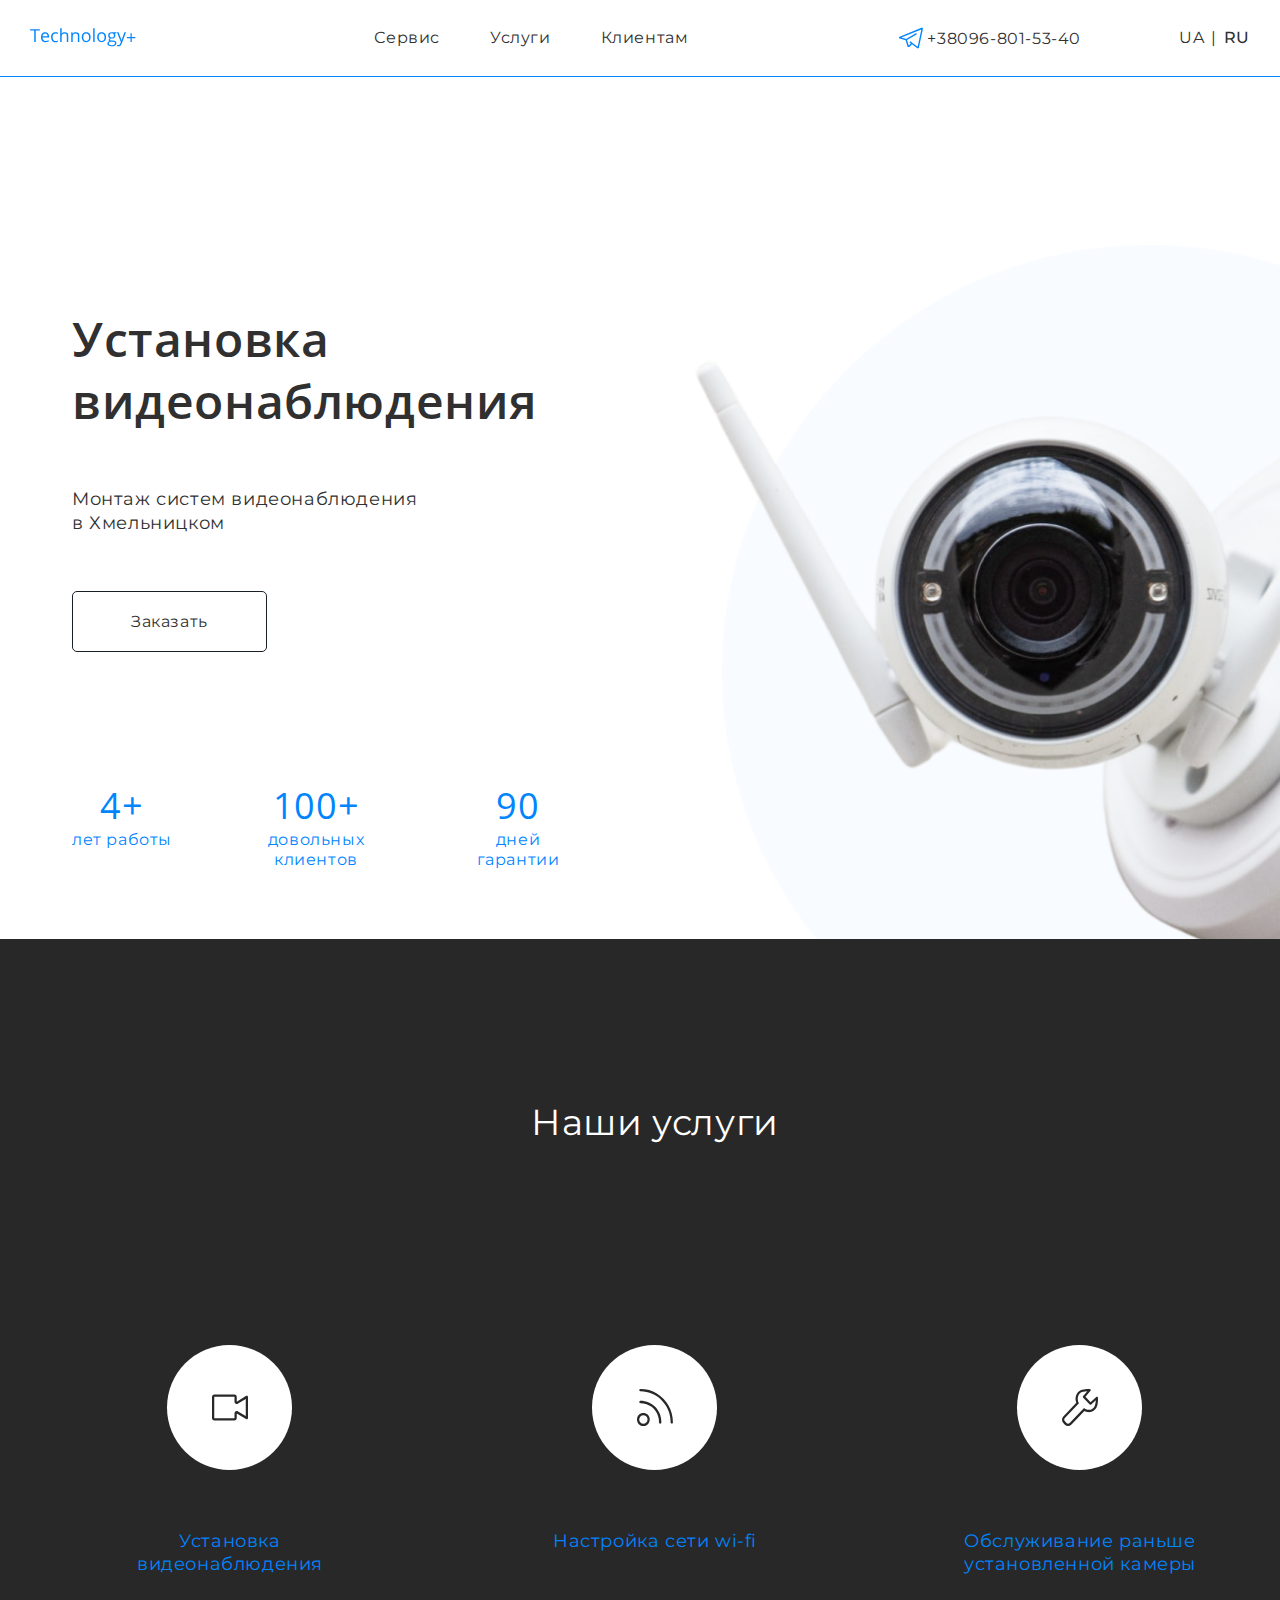
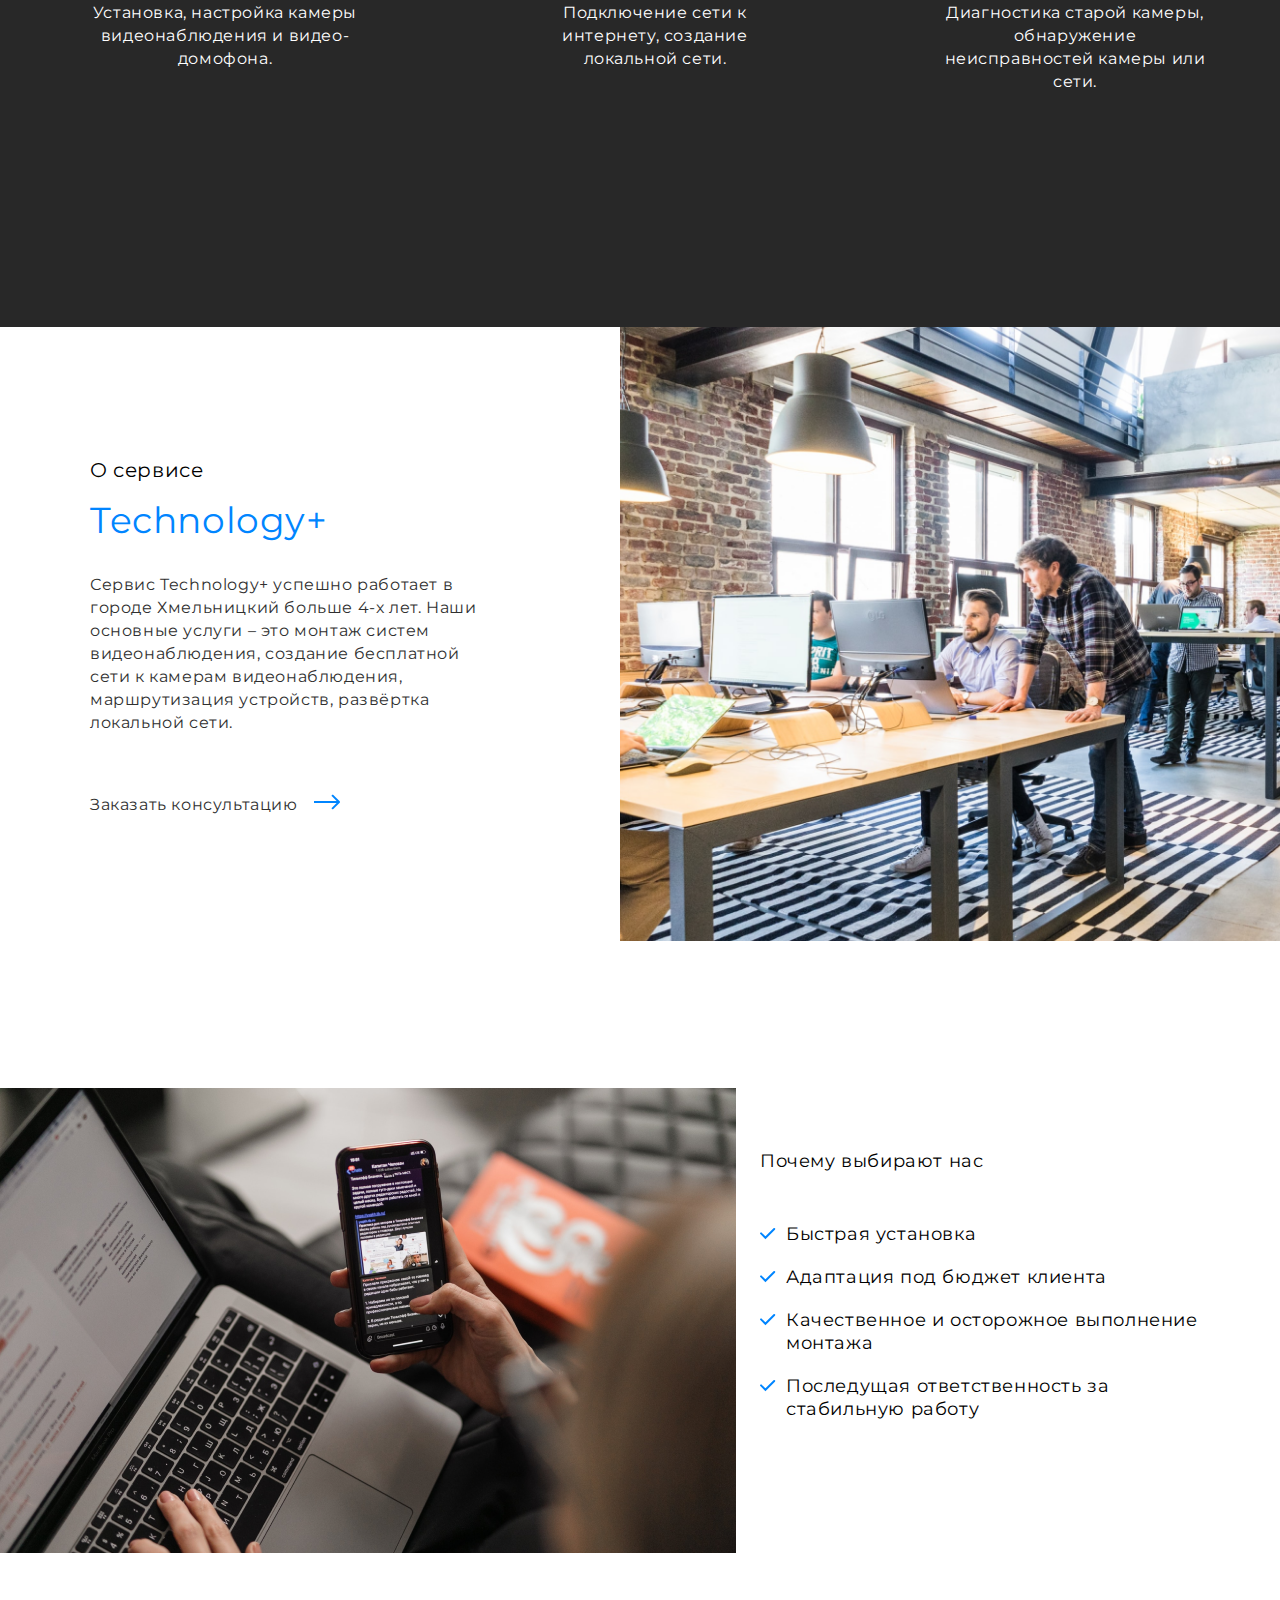
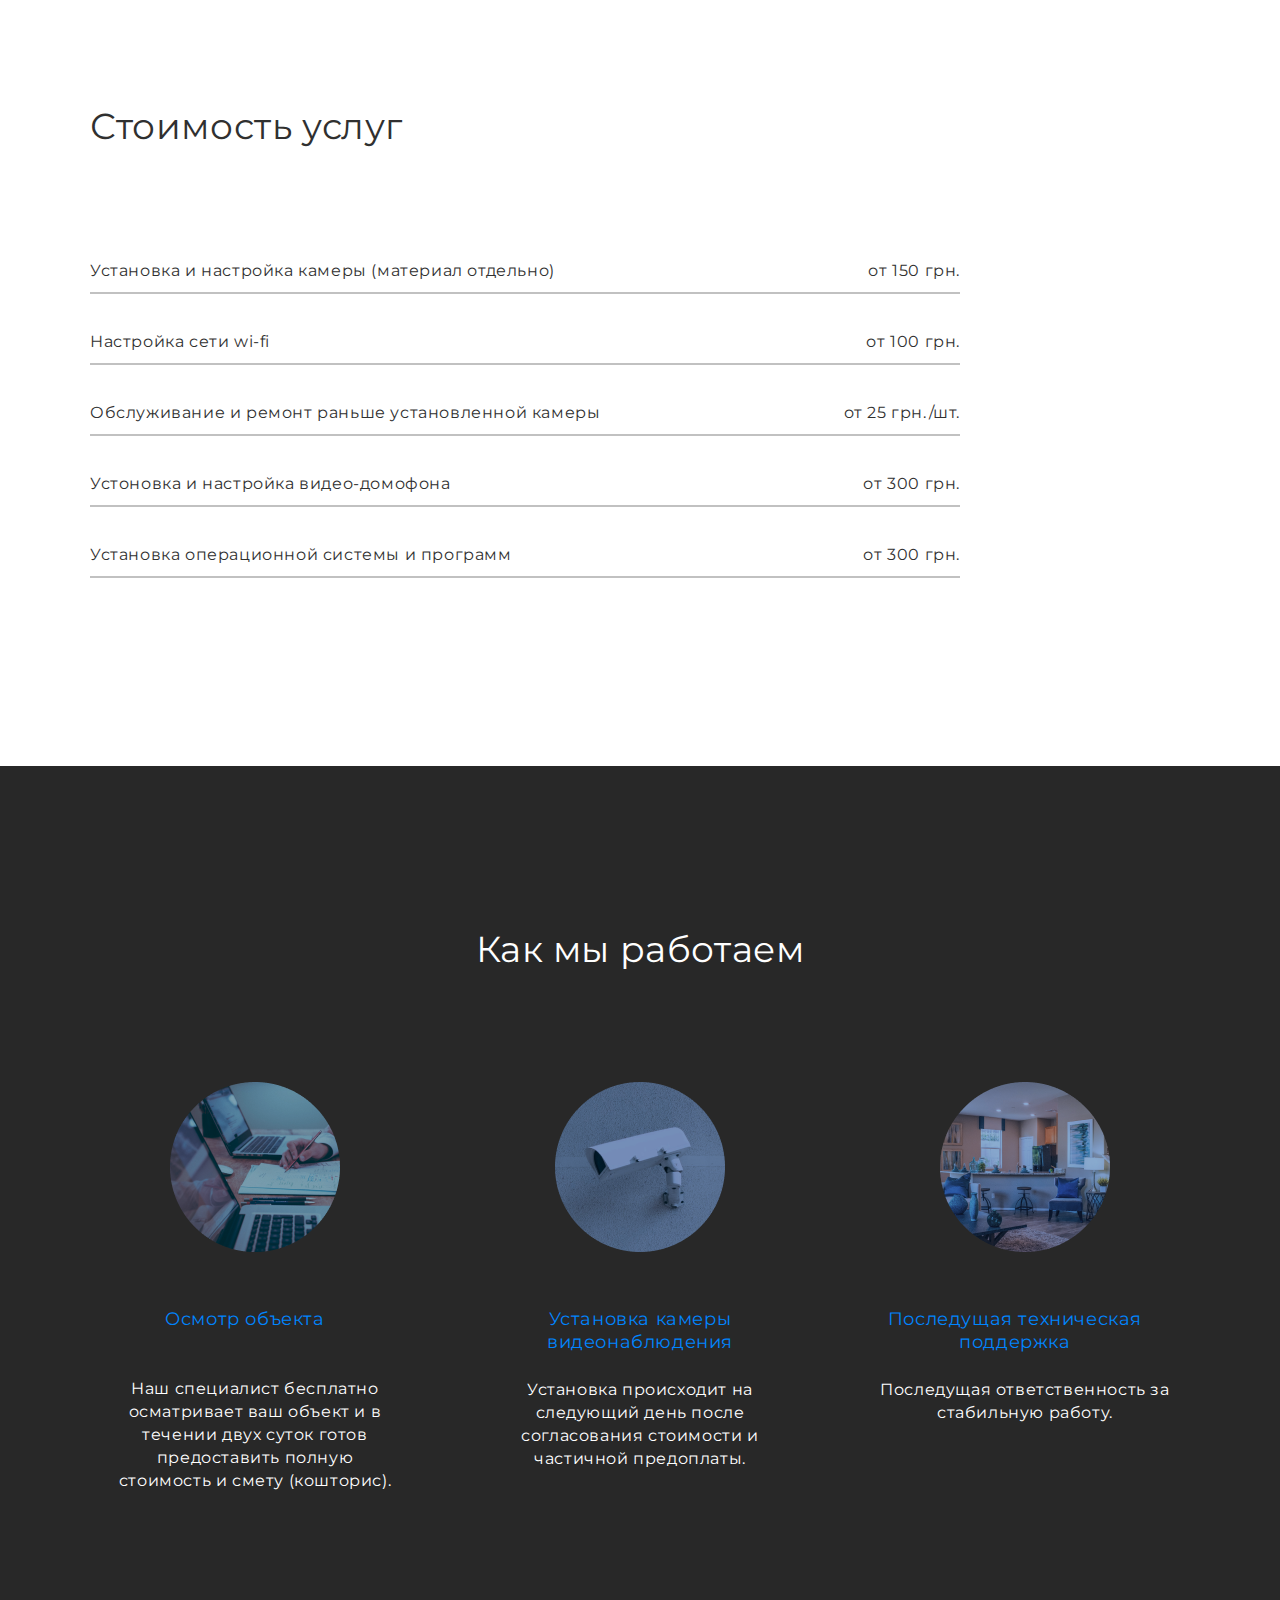
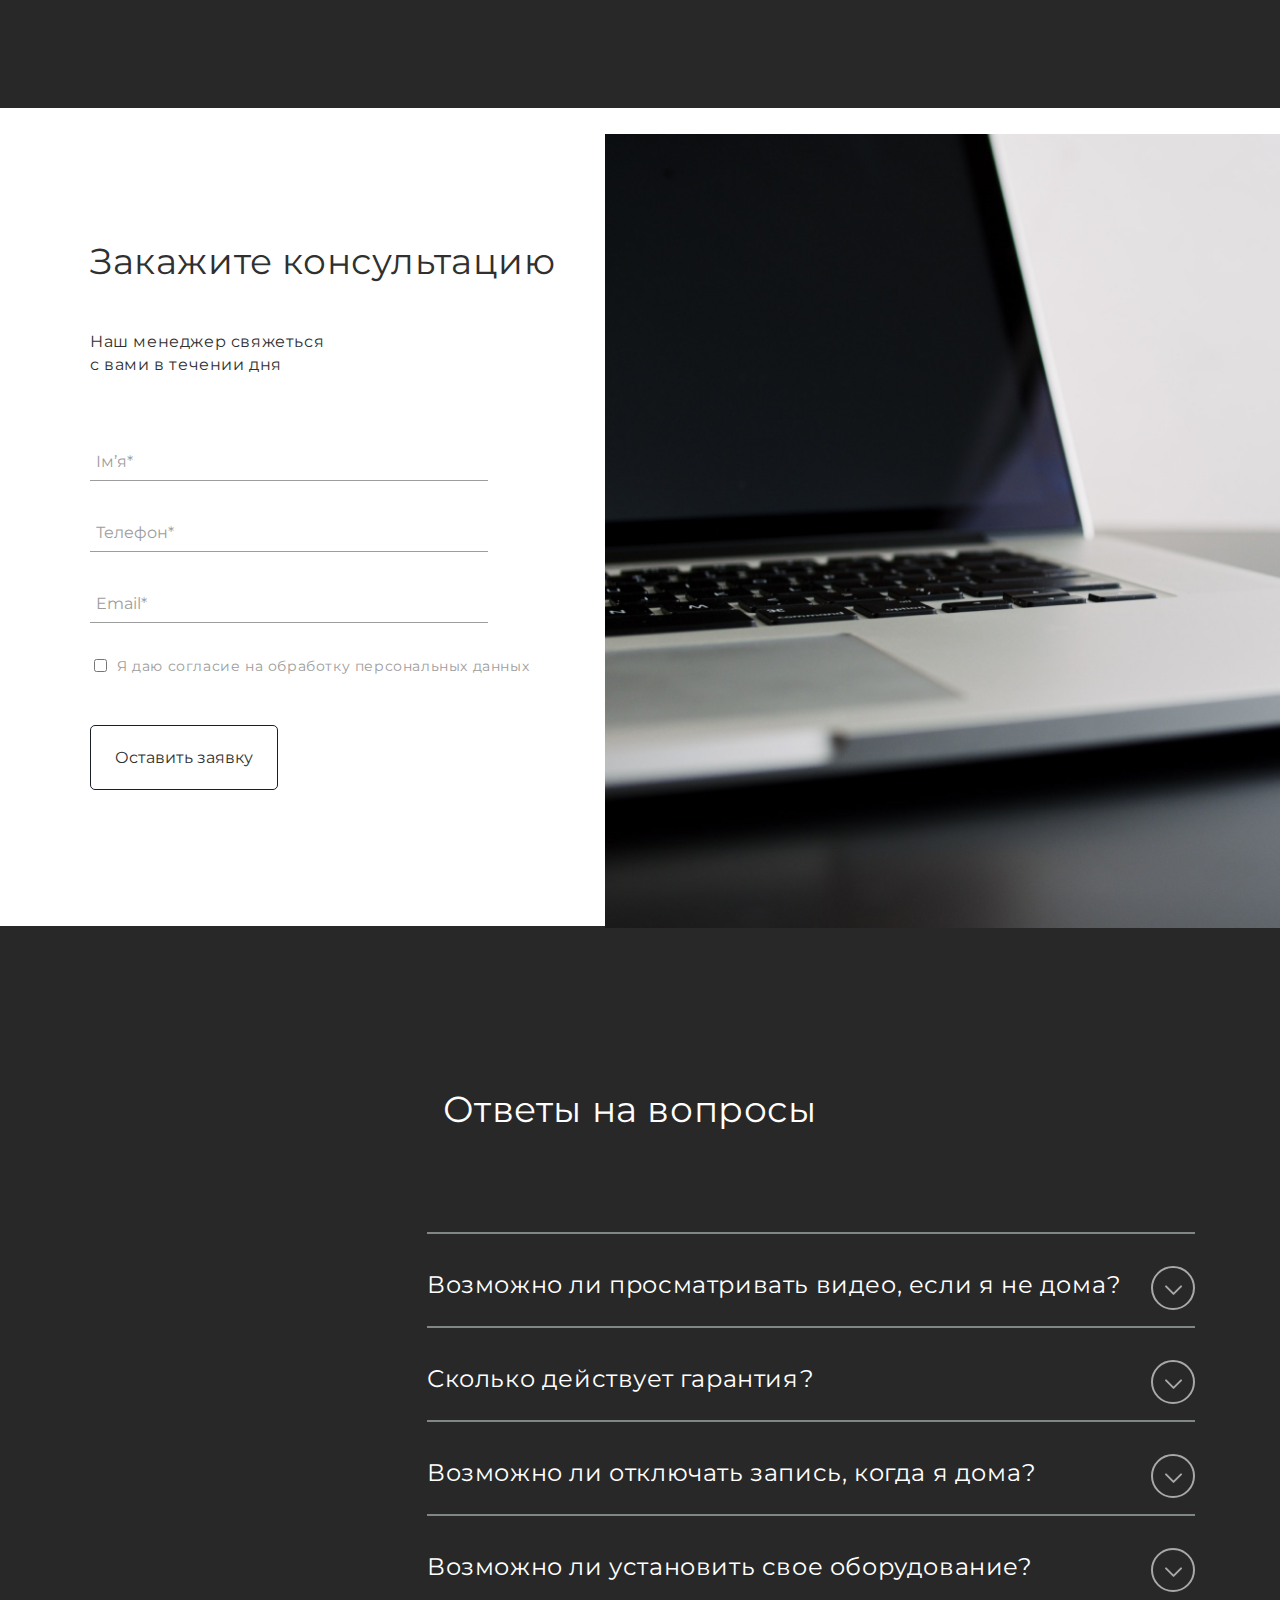
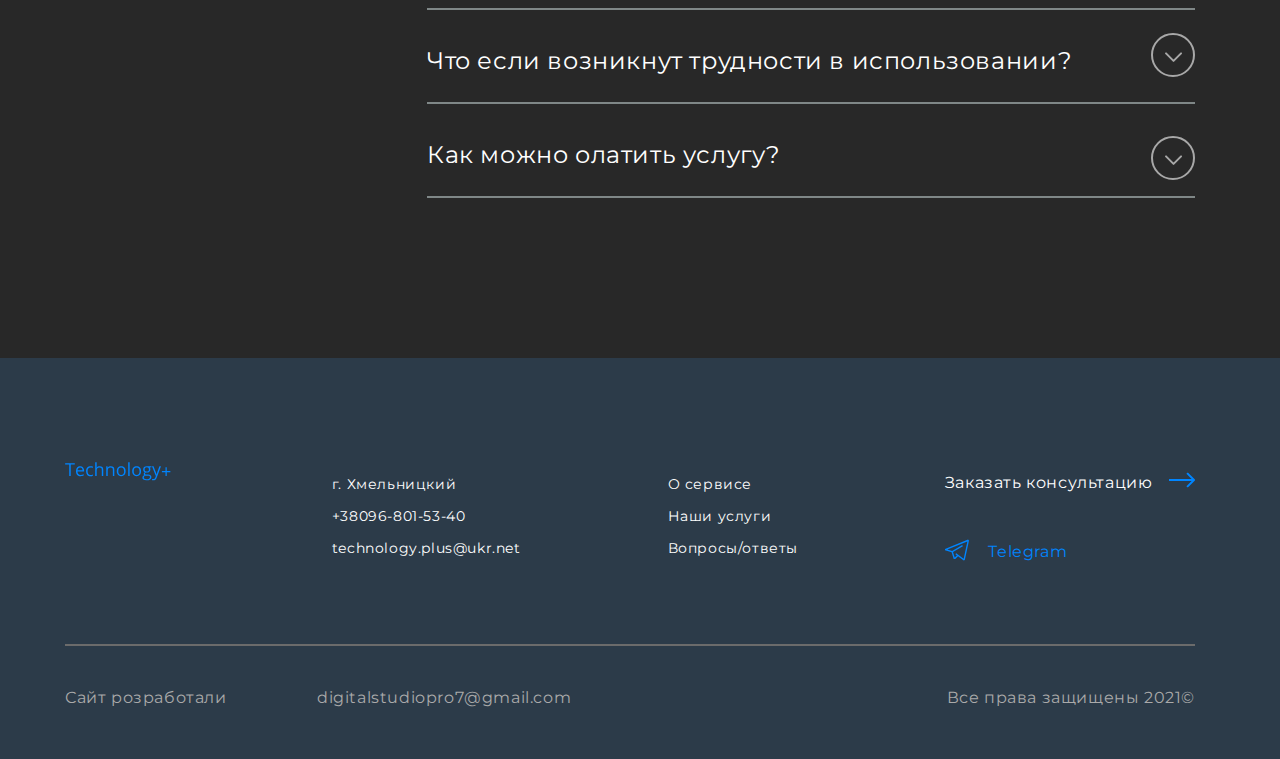
==== commit f2612a85: "Update index-ru.html" ====
--- a/index-ru.html
+++ b/index-ru.html
@@ -59,7 +59,7 @@
             </a>
           </li>
         </ul>
-        <a class="link__logo" href="index.html">
+        <a class="link__logo" href="index-ru.html">
           <svg width="203" height="19" viewBox="0 0 203 19" fill="none" xmlns="http://www.w3.org/2000/svg">
             <path d="M5.72168 14H4.22754V2.47754H0.158203V1.15039H9.79102V2.47754H5.72168V14ZM15.583 14.1758C14.1592 14.1758 13.0342 13.7422 12.208 12.875C11.3877 12.0078 10.9775 10.8037 10.9775 9.2627C10.9775 7.70996 11.3584 6.47656 12.1201 5.5625C12.8877 4.64844 13.916 4.19141 15.2051 4.19141C16.4121 4.19141 17.3672 4.58984 18.0703 5.38672C18.7734 6.17773 19.125 7.22363 19.125 8.52441V9.44727H12.4893C12.5186 10.5781 12.8027 11.4365 13.3418 12.0225C13.8867 12.6084 14.6514 12.9014 15.6357 12.9014C16.6729 12.9014 17.6982 12.6846 18.7119 12.251V13.5518C18.1963 13.7744 17.707 13.9326 17.2441 14.0264C16.7871 14.126 16.2334 14.1758 15.583 14.1758ZM15.1875 5.41309C14.4141 5.41309 13.7959 5.66504 13.333 6.16895C12.876 6.67285 12.6064 7.37012 12.5244 8.26074H17.5605C17.5605 7.34082 17.3555 6.6377 16.9453 6.15137C16.5352 5.65918 15.9492 5.41309 15.1875 5.41309ZM25.4707 14.1758C24.0762 14.1758 22.9951 13.748 22.2275 12.8926C21.4658 12.0312 21.085 10.8154 21.085 9.24512C21.085 7.63379 21.4717 6.38867 22.2451 5.50977C23.0244 4.63086 24.1318 4.19141 25.5674 4.19141C26.0303 4.19141 26.4932 4.24121 26.9561 4.34082C27.4189 4.44043 27.7822 4.55762 28.0459 4.69238L27.5977 5.93164C27.2754 5.80273 26.9238 5.69727 26.543 5.61523C26.1621 5.52734 25.8252 5.4834 25.5322 5.4834C23.5752 5.4834 22.5967 6.73145 22.5967 9.22754C22.5967 10.4111 22.834 11.3193 23.3086 11.9521C23.7891 12.585 24.498 12.9014 25.4355 12.9014C26.2383 12.9014 27.0615 12.7285 27.9053 12.3828V13.6748C27.2607 14.0088 26.4492 14.1758 25.4707 14.1758ZM36.791 14V7.76855C36.791 6.9834 36.6123 6.39746 36.2549 6.01074C35.8975 5.62402 35.3379 5.43066 34.5762 5.43066C33.5625 5.43066 32.8213 5.70605 32.3525 6.25684C31.8896 6.80762 31.6582 7.70996 31.6582 8.96387V14H30.1992V0.324219H31.6582V4.46387C31.6582 4.96191 31.6348 5.375 31.5879 5.70312H31.6758C31.9629 5.24023 32.3701 4.87695 32.8975 4.61328C33.4307 4.34375 34.0371 4.20898 34.7168 4.20898C35.8945 4.20898 36.7764 4.49023 37.3623 5.05273C37.9541 5.60938 38.25 6.49707 38.25 7.71582V14H36.791ZM47.8477 14V7.76855C47.8477 6.9834 47.6689 6.39746 47.3115 6.01074C46.9541 5.62402 46.3945 5.43066 45.6328 5.43066C44.625 5.43066 43.8867 5.70312 43.418 6.24805C42.9492 6.79297 42.7148 7.69238 42.7148 8.94629V14H41.2559V4.36719H42.4424L42.6797 5.68555H42.75C43.0488 5.21094 43.4678 4.84473 44.0068 4.58691C44.5459 4.32324 45.1465 4.19141 45.8086 4.19141C46.9688 4.19141 47.8418 4.47266 48.4277 5.03516C49.0137 5.5918 49.3066 6.48535 49.3066 7.71582V14H47.8477ZM60.627 9.1748C60.627 10.7451 60.2314 11.9727 59.4404 12.8574C58.6494 13.7363 57.5566 14.1758 56.1621 14.1758C55.3008 14.1758 54.5361 13.9736 53.8682 13.5693C53.2002 13.165 52.6846 12.585 52.3213 11.8291C51.958 11.0732 51.7764 10.1885 51.7764 9.1748C51.7764 7.60449 52.1689 6.38281 52.9541 5.50977C53.7393 4.63086 54.8291 4.19141 56.2236 4.19141C57.5713 4.19141 58.6406 4.63965 59.4316 5.53613C60.2285 6.43262 60.627 7.64551 60.627 9.1748ZM53.2881 9.1748C53.2881 10.4053 53.5342 11.3428 54.0264 11.9873C54.5186 12.6318 55.2422 12.9541 56.1973 12.9541C57.1523 12.9541 57.876 12.6348 58.3682 11.9961C58.8662 11.3516 59.1152 10.4111 59.1152 9.1748C59.1152 7.9502 58.8662 7.02148 58.3682 6.38867C57.876 5.75 57.1465 5.43066 56.1797 5.43066C55.2246 5.43066 54.5039 5.74414 54.0176 6.37109C53.5312 6.99805 53.2881 7.93262 53.2881 9.1748ZM64.6523 14H63.1934V0.324219H64.6523V14ZM76.0605 9.1748C76.0605 10.7451 75.665 11.9727 74.874 12.8574C74.083 13.7363 72.9902 14.1758 71.5957 14.1758C70.7344 14.1758 69.9697 13.9736 69.3018 13.5693C68.6338 13.165 68.1182 12.585 67.7549 11.8291C67.3916 11.0732 67.21 10.1885 67.21 9.1748C67.21 7.60449 67.6025 6.38281 68.3877 5.50977C69.1729 4.63086 70.2627 4.19141 71.6572 4.19141C73.0049 4.19141 74.0742 4.63965 74.8652 5.53613C75.6621 6.43262 76.0605 7.64551 76.0605 9.1748ZM68.7217 9.1748C68.7217 10.4053 68.9678 11.3428 69.46 11.9873C69.9521 12.6318 70.6758 12.9541 71.6309 12.9541C72.5859 12.9541 73.3096 12.6348 73.8018 11.9961C74.2998 11.3516 74.5488 10.4111 74.5488 9.1748C74.5488 7.9502 74.2998 7.02148 73.8018 6.38867C73.3096 5.75 72.5801 5.43066 71.6133 5.43066C70.6582 5.43066 69.9375 5.74414 69.4512 6.37109C68.9648 6.99805 68.7217 7.93262 68.7217 9.1748ZM86.5107 4.36719V5.29004L84.7266 5.50098C84.8906 5.70605 85.0371 5.97559 85.166 6.30957C85.2949 6.6377 85.3594 7.00977 85.3594 7.42578C85.3594 8.36914 85.0371 9.12207 84.3926 9.68457C83.748 10.2471 82.8633 10.5283 81.7383 10.5283C81.4512 10.5283 81.1816 10.5049 80.9297 10.458C80.3086 10.7861 79.998 11.1992 79.998 11.6973C79.998 11.9609 80.1064 12.1572 80.3232 12.2861C80.54 12.4092 80.9121 12.4707 81.4395 12.4707H83.1445C84.1875 12.4707 84.9873 12.6904 85.5439 13.1299C86.1064 13.5693 86.3877 14.208 86.3877 15.0459C86.3877 16.1123 85.96 16.9238 85.1045 17.4805C84.249 18.043 83.001 18.3242 81.3604 18.3242C80.1006 18.3242 79.1279 18.0898 78.4424 17.6211C77.7627 17.1523 77.4229 16.4902 77.4229 15.6348C77.4229 15.0488 77.6104 14.542 77.9854 14.1143C78.3604 13.6865 78.8877 13.3965 79.5674 13.2441C79.3213 13.1328 79.1133 12.96 78.9434 12.7256C78.7793 12.4912 78.6973 12.2188 78.6973 11.9082C78.6973 11.5566 78.791 11.249 78.9785 10.9854C79.166 10.7217 79.4619 10.4668 79.8662 10.2207C79.3682 10.0156 78.9609 9.66699 78.6445 9.1748C78.334 8.68262 78.1787 8.12012 78.1787 7.4873C78.1787 6.43262 78.4951 5.62109 79.1279 5.05273C79.7607 4.47852 80.6572 4.19141 81.8174 4.19141C82.3213 4.19141 82.7754 4.25 83.1797 4.36719H86.5107ZM78.8291 15.6172C78.8291 16.1387 79.0488 16.5342 79.4883 16.8037C79.9277 17.0732 80.5576 17.208 81.3779 17.208C82.6025 17.208 83.5078 17.0234 84.0938 16.6543C84.6855 16.291 84.9814 15.7959 84.9814 15.1689C84.9814 14.6475 84.8203 14.2842 84.498 14.0791C84.1758 13.8799 83.5693 13.7803 82.6787 13.7803H80.9297C80.2676 13.7803 79.752 13.9385 79.3828 14.2549C79.0137 14.5713 78.8291 15.0254 78.8291 15.6172ZM79.6201 7.45215C79.6201 8.12598 79.8105 8.63574 80.1914 8.98145C80.5723 9.32715 81.1025 9.5 81.7822 9.5C83.2061 9.5 83.918 8.80859 83.918 7.42578C83.918 5.97852 83.1973 5.25488 81.7559 5.25488C81.0703 5.25488 80.543 5.43945 80.1738 5.80859C79.8047 6.17773 79.6201 6.72559 79.6201 7.45215ZM86.959 4.36719H88.5234L90.6328 9.86035C91.0957 11.1143 91.3828 12.0195 91.4941 12.5762H91.5645C91.6406 12.2773 91.7988 11.7676 92.0391 11.0469C92.2852 10.3203 93.082 8.09375 94.4297 4.36719H95.9941L91.8545 15.3359C91.4443 16.4199 90.9639 17.1875 90.4131 17.6387C89.8682 18.0957 89.1973 18.3242 88.4004 18.3242C87.9551 18.3242 87.5156 18.2744 87.082 18.1748V17.0059C87.4043 17.0762 87.7646 17.1113 88.1631 17.1113C89.165 17.1113 89.8799 16.5488 90.3076 15.4238L90.8438 14.0527L86.959 4.36719Z" fill="#0085FF"/>
             <path d="M101.739 9.04785H105.36V10.2607H101.739V14.0049H100.518V10.2607H96.9141V9.04785H100.518V5.28613H101.739V9.04785Z" fill="#0085FF"/>
@@ -530,7 +530,7 @@
             </svg>
           </a>
         </button>
-        <a class="footer-link__logo" href="index.html">
+        <a class="footer-link__logo" href="index-ru.html">
           <svg width="203" height="19" viewBox="0 0 203 19" fill="none" xmlns="http://www.w3.org/2000/svg">
             <path d="M5.72168 14H4.22754V2.47754H0.158203V1.15039H9.79102V2.47754H5.72168V14ZM15.583 14.1758C14.1592 14.1758 13.0342 13.7422 12.208 12.875C11.3877 12.0078 10.9775 10.8037 10.9775 9.2627C10.9775 7.70996 11.3584 6.47656 12.1201 5.5625C12.8877 4.64844 13.916 4.19141 15.2051 4.19141C16.4121 4.19141 17.3672 4.58984 18.0703 5.38672C18.7734 6.17773 19.125 7.22363 19.125 8.52441V9.44727H12.4893C12.5186 10.5781 12.8027 11.4365 13.3418 12.0225C13.8867 12.6084 14.6514 12.9014 15.6357 12.9014C16.6729 12.9014 17.6982 12.6846 18.7119 12.251V13.5518C18.1963 13.7744 17.707 13.9326 17.2441 14.0264C16.7871 14.126 16.2334 14.1758 15.583 14.1758ZM15.1875 5.41309C14.4141 5.41309 13.7959 5.66504 13.333 6.16895C12.876 6.67285 12.6064 7.37012 12.5244 8.26074H17.5605C17.5605 7.34082 17.3555 6.6377 16.9453 6.15137C16.5352 5.65918 15.9492 5.41309 15.1875 5.41309ZM25.4707 14.1758C24.0762 14.1758 22.9951 13.748 22.2275 12.8926C21.4658 12.0312 21.085 10.8154 21.085 9.24512C21.085 7.63379 21.4717 6.38867 22.2451 5.50977C23.0244 4.63086 24.1318 4.19141 25.5674 4.19141C26.0303 4.19141 26.4932 4.24121 26.9561 4.34082C27.4189 4.44043 27.7822 4.55762 28.0459 4.69238L27.5977 5.93164C27.2754 5.80273 26.9238 5.69727 26.543 5.61523C26.1621 5.52734 25.8252 5.4834 25.5322 5.4834C23.5752 5.4834 22.5967 6.73145 22.5967 9.22754C22.5967 10.4111 22.834 11.3193 23.3086 11.9521C23.7891 12.585 24.498 12.9014 25.4355 12.9014C26.2383 12.9014 27.0615 12.7285 27.9053 12.3828V13.6748C27.2607 14.0088 26.4492 14.1758 25.4707 14.1758ZM36.791 14V7.76855C36.791 6.9834 36.6123 6.39746 36.2549 6.01074C35.8975 5.62402 35.3379 5.43066 34.5762 5.43066C33.5625 5.43066 32.8213 5.70605 32.3525 6.25684C31.8896 6.80762 31.6582 7.70996 31.6582 8.96387V14H30.1992V0.324219H31.6582V4.46387C31.6582 4.96191 31.6348 5.375 31.5879 5.70312H31.6758C31.9629 5.24023 32.3701 4.87695 32.8975 4.61328C33.4307 4.34375 34.0371 4.20898 34.7168 4.20898C35.8945 4.20898 36.7764 4.49023 37.3623 5.05273C37.9541 5.60938 38.25 6.49707 38.25 7.71582V14H36.791ZM47.8477 14V7.76855C47.8477 6.9834 47.6689 6.39746 47.3115 6.01074C46.9541 5.62402 46.3945 5.43066 45.6328 5.43066C44.625 5.43066 43.8867 5.70312 43.418 6.24805C42.9492 6.79297 42.7148 7.69238 42.7148 8.94629V14H41.2559V4.36719H42.4424L42.6797 5.68555H42.75C43.0488 5.21094 43.4678 4.84473 44.0068 4.58691C44.5459 4.32324 45.1465 4.19141 45.8086 4.19141C46.9688 4.19141 47.8418 4.47266 48.4277 5.03516C49.0137 5.5918 49.3066 6.48535 49.3066 7.71582V14H47.8477ZM60.627 9.1748C60.627 10.7451 60.2314 11.9727 59.4404 12.8574C58.6494 13.7363 57.5566 14.1758 56.1621 14.1758C55.3008 14.1758 54.5361 13.9736 53.8682 13.5693C53.2002 13.165 52.6846 12.585 52.3213 11.8291C51.958 11.0732 51.7764 10.1885 51.7764 9.1748C51.7764 7.60449 52.1689 6.38281 52.9541 5.50977C53.7393 4.63086 54.8291 4.19141 56.2236 4.19141C57.5713 4.19141 58.6406 4.63965 59.4316 5.53613C60.2285 6.43262 60.627 7.64551 60.627 9.1748ZM53.2881 9.1748C53.2881 10.4053 53.5342 11.3428 54.0264 11.9873C54.5186 12.6318 55.2422 12.9541 56.1973 12.9541C57.1523 12.9541 57.876 12.6348 58.3682 11.9961C58.8662 11.3516 59.1152 10.4111 59.1152 9.1748C59.1152 7.9502 58.8662 7.02148 58.3682 6.38867C57.876 5.75 57.1465 5.43066 56.1797 5.43066C55.2246 5.43066 54.5039 5.74414 54.0176 6.37109C53.5312 6.99805 53.2881 7.93262 53.2881 9.1748ZM64.6523 14H63.1934V0.324219H64.6523V14ZM76.0605 9.1748C76.0605 10.7451 75.665 11.9727 74.874 12.8574C74.083 13.7363 72.9902 14.1758 71.5957 14.1758C70.7344 14.1758 69.9697 13.9736 69.3018 13.5693C68.6338 13.165 68.1182 12.585 67.7549 11.8291C67.3916 11.0732 67.21 10.1885 67.21 9.1748C67.21 7.60449 67.6025 6.38281 68.3877 5.50977C69.1729 4.63086 70.2627 4.19141 71.6572 4.19141C73.0049 4.19141 74.0742 4.63965 74.8652 5.53613C75.6621 6.43262 76.0605 7.64551 76.0605 9.1748ZM68.7217 9.1748C68.7217 10.4053 68.9678 11.3428 69.46 11.9873C69.9521 12.6318 70.6758 12.9541 71.6309 12.9541C72.5859 12.9541 73.3096 12.6348 73.8018 11.9961C74.2998 11.3516 74.5488 10.4111 74.5488 9.1748C74.5488 7.9502 74.2998 7.02148 73.8018 6.38867C73.3096 5.75 72.5801 5.43066 71.6133 5.43066C70.6582 5.43066 69.9375 5.74414 69.4512 6.37109C68.9648 6.99805 68.7217 7.93262 68.7217 9.1748ZM86.5107 4.36719V5.29004L84.7266 5.50098C84.8906 5.70605 85.0371 5.97559 85.166 6.30957C85.2949 6.6377 85.3594 7.00977 85.3594 7.42578C85.3594 8.36914 85.0371 9.12207 84.3926 9.68457C83.748 10.2471 82.8633 10.5283 81.7383 10.5283C81.4512 10.5283 81.1816 10.5049 80.9297 10.458C80.3086 10.7861 79.998 11.1992 79.998 11.6973C79.998 11.9609 80.1064 12.1572 80.3232 12.2861C80.54 12.4092 80.9121 12.4707 81.4395 12.4707H83.1445C84.1875 12.4707 84.9873 12.6904 85.5439 13.1299C86.1064 13.5693 86.3877 14.208 86.3877 15.0459C86.3877 16.1123 85.96 16.9238 85.1045 17.4805C84.249 18.043 83.001 18.3242 81.3604 18.3242C80.1006 18.3242 79.1279 18.0898 78.4424 17.6211C77.7627 17.1523 77.4229 16.4902 77.4229 15.6348C77.4229 15.0488 77.6104 14.542 77.9854 14.1143C78.3604 13.6865 78.8877 13.3965 79.5674 13.2441C79.3213 13.1328 79.1133 12.96 78.9434 12.7256C78.7793 12.4912 78.6973 12.2188 78.6973 11.9082C78.6973 11.5566 78.791 11.249 78.9785 10.9854C79.166 10.7217 79.4619 10.4668 79.8662 10.2207C79.3682 10.0156 78.9609 9.66699 78.6445 9.1748C78.334 8.68262 78.1787 8.12012 78.1787 7.4873C78.1787 6.43262 78.4951 5.62109 79.1279 5.05273C79.7607 4.47852 80.6572 4.19141 81.8174 4.19141C82.3213 4.19141 82.7754 4.25 83.1797 4.36719H86.5107ZM78.8291 15.6172C78.8291 16.1387 79.0488 16.5342 79.4883 16.8037C79.9277 17.0732 80.5576 17.208 81.3779 17.208C82.6025 17.208 83.5078 17.0234 84.0938 16.6543C84.6855 16.291 84.9814 15.7959 84.9814 15.1689C84.9814 14.6475 84.8203 14.2842 84.498 14.0791C84.1758 13.8799 83.5693 13.7803 82.6787 13.7803H80.9297C80.2676 13.7803 79.752 13.9385 79.3828 14.2549C79.0137 14.5713 78.8291 15.0254 78.8291 15.6172ZM79.6201 7.45215C79.6201 8.12598 79.8105 8.63574 80.1914 8.98145C80.5723 9.32715 81.1025 9.5 81.7822 9.5C83.2061 9.5 83.918 8.80859 83.918 7.42578C83.918 5.97852 83.1973 5.25488 81.7559 5.25488C81.0703 5.25488 80.543 5.43945 80.1738 5.80859C79.8047 6.17773 79.6201 6.72559 79.6201 7.45215ZM86.959 4.36719H88.5234L90.6328 9.86035C91.0957 11.1143 91.3828 12.0195 91.4941 12.5762H91.5645C91.6406 12.2773 91.7988 11.7676 92.0391 11.0469C92.2852 10.3203 93.082 8.09375 94.4297 4.36719H95.9941L91.8545 15.3359C91.4443 16.4199 90.9639 17.1875 90.4131 17.6387C89.8682 18.0957 89.1973 18.3242 88.4004 18.3242C87.9551 18.3242 87.5156 18.2744 87.082 18.1748V17.0059C87.4043 17.0762 87.7646 17.1113 88.1631 17.1113C89.165 17.1113 89.8799 16.5488 90.3076 15.4238L90.8438 14.0527L86.959 4.36719Z" fill="#0085FF"/>
             <path d="M101.739 9.04785H105.36V10.2607H101.739V14.0049H100.518V10.2607H96.9141V9.04785H100.518V5.28613H101.739V9.04785Z" fill="#0085FF"/>
--- a/css/style.css
+++ b/css/style.css
@@ -148,6 +148,7 @@
 
 .link__logo {
   margin-top: 2px;
+  max-width: 120px;
 }
 
 .menu {
@@ -240,6 +241,7 @@
 }
 
 .footer-link__logo {
+  max-width: 120px;
   height: 20px;
 }
 
@@ -654,43 +656,6 @@
   margin-right: 10px;
 }
 
-.form__checkbox {
-  position: absolute;
-  z-index: -1;
-  opacity: 0;
-}
-
-.custom-checkbox+label {
-  display: inline-flex;
-  align-items: center;
-  user-select: none;
-}
-.custom-checkbox+label::before {
-  content: '';
-  display: inline-block;
-  width: 1em;
-  height: 1em;
-  flex-shrink: 0;
-  flex-grow: 0;
-  border: 1px solid #adb5bd;
-  border-radius: 0.25em;
-  margin-right: 0.5em;
-  background-repeat: no-repeat;
-  background-position: center center;
-  background-size: 50% 50%;
-}
-
-.custom-checkbox:checked+label::before {
-  border-color: #8c8c8c;
-  background-color: #8c8c8c;
-  background-image: url(<svg id="SvgjsSvg1011" width="288" height="288" xmlns="http://www.w3.org/2000/svg" version="1.1" xmlns:xlink="http://www.w3.org/1999/xlink" xmlns:svgjs="http://svgjs.com/svgjs"><defs id="SvgjsDefs1012"></defs><g id="SvgjsG1013" transform="matrix(1,0,0,1,0,0)"><svg xmlns="http://www.w3.org/2000/svg" width="288" height="288" viewBox="0 0 11 8"><path fill="#ffffff" fill-rule="evenodd" d="M259 207.6l-6.768 6.4-.001-.001V214L248 210l1.692-1.6 2.539 2.4 5.077-4.8z" transform="translate(-248 -206)" class="color000 svgShape"></path></svg></g></svg>)  
-}
-
-.custom-checkbox:not(:disabled):active+label::before {
-  background-color: #8c8c8c;
-  border-color: #8c8c8c;
-}
-
 .form__btn {
   background-color: transparent;
   padding: 20px 24px;
@@ -719,6 +684,7 @@
 }
 
 .faq__title {
+  text-align: center;
   color: #fff;
   font-size: 36px;
   line-height: 46px;
@@ -742,27 +708,6 @@
   overflow: hidden;
   width: 100%;
   padding: 108px 0 12px;
-}
-
-.accordion-title {
-  position: relative;
-  border-top: 2px solid #7f8787;
-  margin-top: 12px;
-  display: -webkit-box;
-  display: -ms-flexbox;
-  display: flex;
-  -webkit-box-pack: justify;
-      -ms-flex-pack: justify;
-          justify-content: space-between;
-}
-
-.accordion {
-  border-width: 0px;
-  -webkit-box-orient: vertical;
-  -webkit-box-direction: normal;
-      -ms-flex-direction: column;
-          flex-direction: column;
-  height: auto;
 }
 
 .accordion-title {
@@ -774,6 +719,28 @@
   font-weight: 400;
   line-height: 38px;
   cursor: pointer;
+  position: relative;
+  border-top: 2px solid #7f8787;
+  margin-top: 12px;
+  display: -webkit-box;
+  display: -ms-flexbox;
+  display: flex;
+  -webkit-box-pack: justify;
+      -ms-flex-pack: justify;
+          justify-content: space-between;
+}
+
+.accordion {
+  border-width: 0px;
+  -webkit-box-orient: vertical;
+  -webkit-box-direction: normal;
+      -ms-flex-direction: column;
+          flex-direction: column;
+  height: auto;
+}
+
+.accordion-title__span {
+  margin-right: 32px;
 }
 
 .accordion-title__text {
@@ -793,7 +760,7 @@
 
 .accordion-title svg {
   position: absolute;
-  right: 0;
+  right: -32px;
 }
 
 .accordion-content {
@@ -1219,7 +1186,6 @@
   }
   .accordion-title svg {
     width: 44px;
-    left: 44%;
     bottom: 12%;
   }
   .accordion-title circle,
@@ -1232,19 +1198,19 @@
   .accordion-title {
     display: block;
     font-size: 16px;
-    padding: 6px 0;
+    padding: 14px 0 8px 23px;
     text-align: center;
   }
+  .accordion-title__text {
+    margin-bottom: 12px;
+  }
+  .accordion-title__span {
+    display: inline-block; 
+  }
+    
   .accordion-content {
     font-size: 13px;
     text-align: center;
-  }
-  .accordion-title {
-    padding: 11px;
-  }
-  .title-five {
-    padding: 14px 0 0 23px;
-    height: 168px;
   }
   .footer {
     padding: 104px 0 24px;
@@ -1343,6 +1309,12 @@
   }
   .about-price__title {
     text-align: center;
+  }
+  .about-price__text {
+    padding-right: auto;
+  }
+  .about-price__span {
+    margin-top: 56px;
   }
   .form__title {
     text-align: center;
@@ -1373,7 +1345,7 @@
   }
   .footer__btn {
     left: 0;
-    padding-left: 14px;
+    padding-left: 0;
   }
   .footer-link__logo {
     margin-top: 40px;
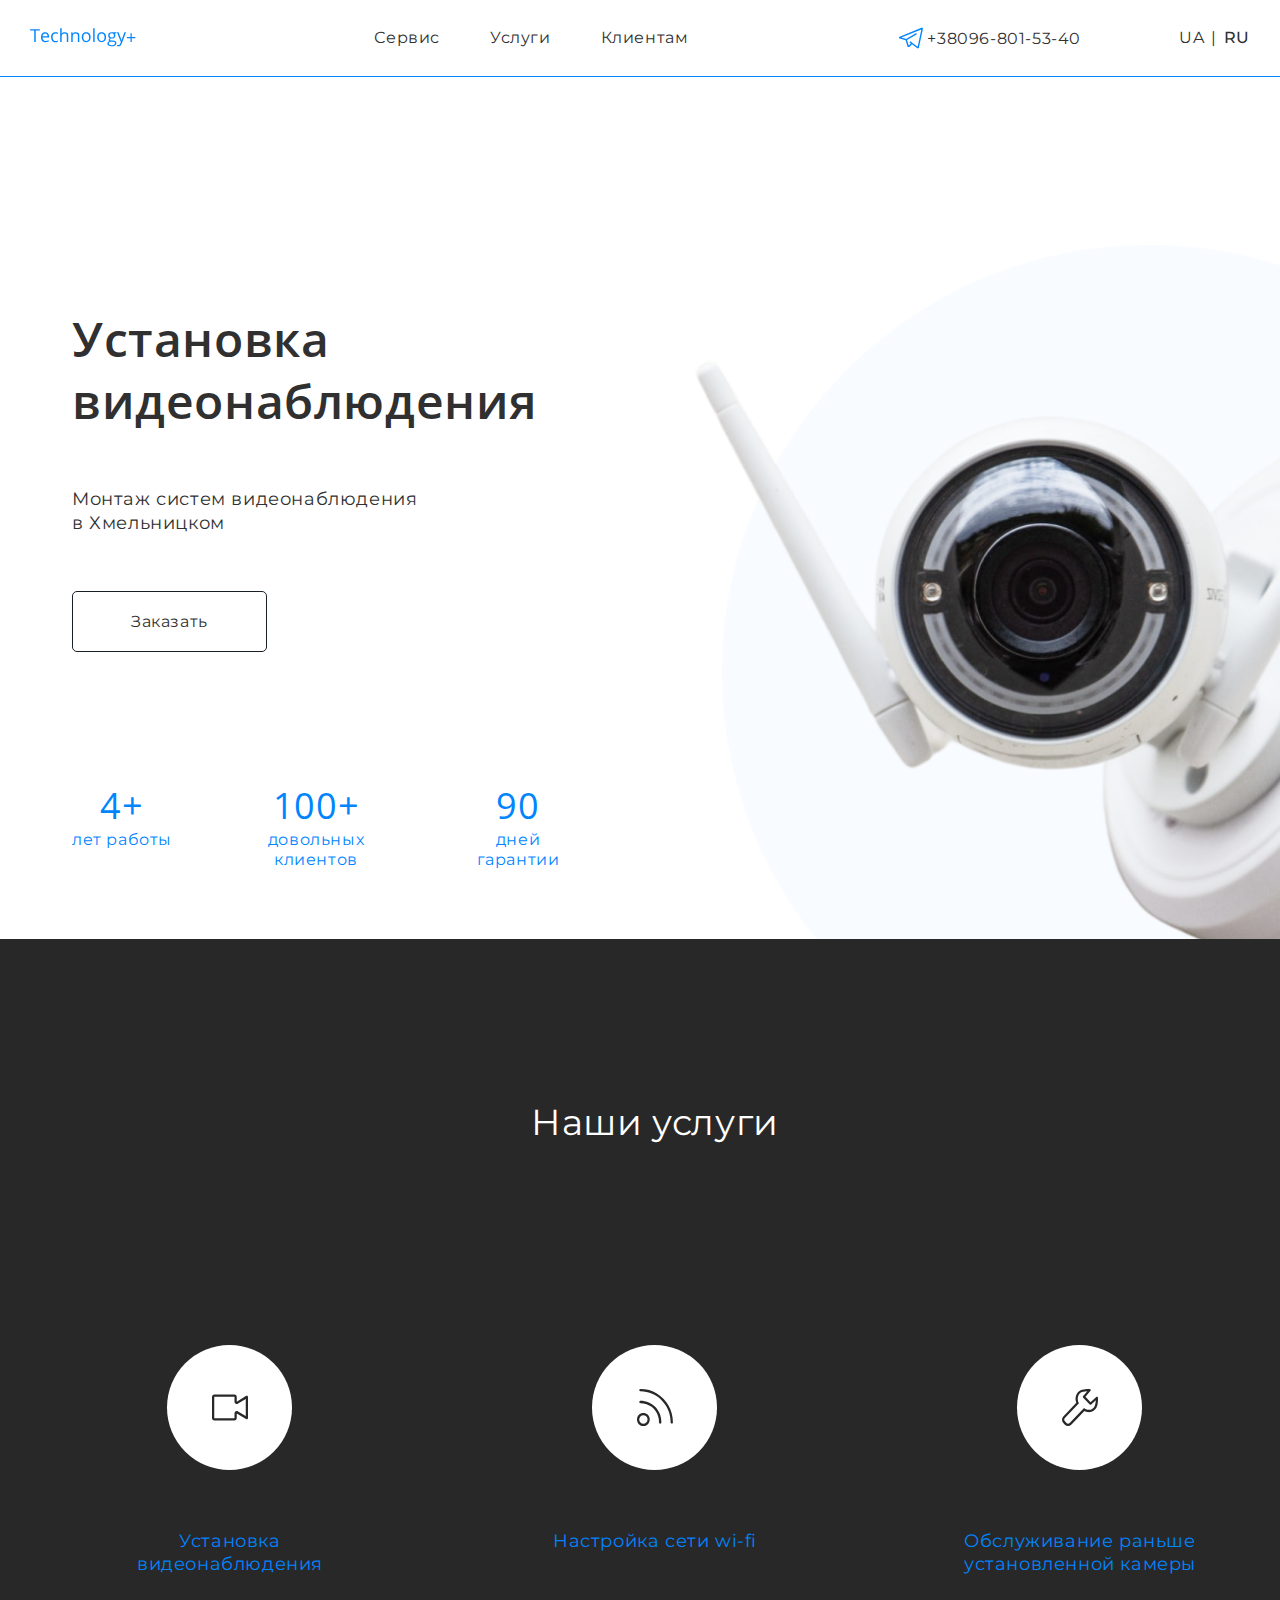
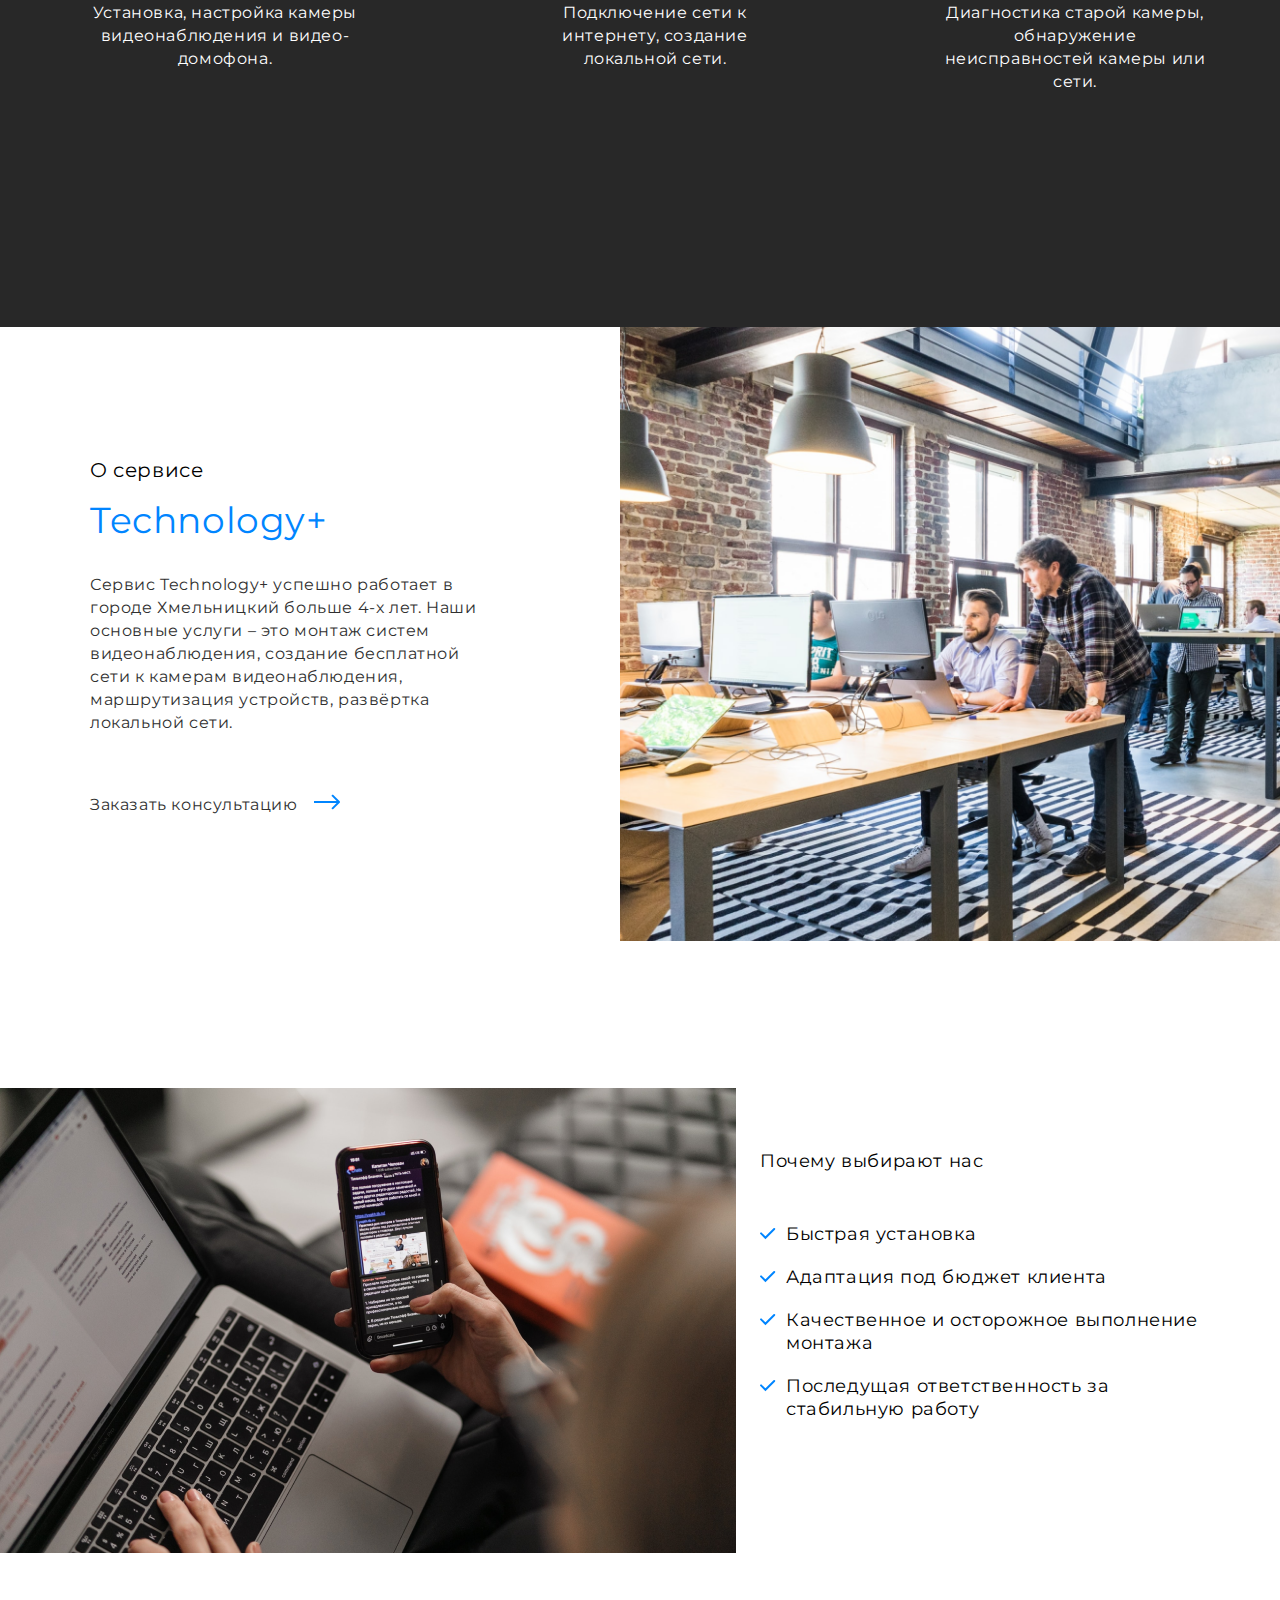
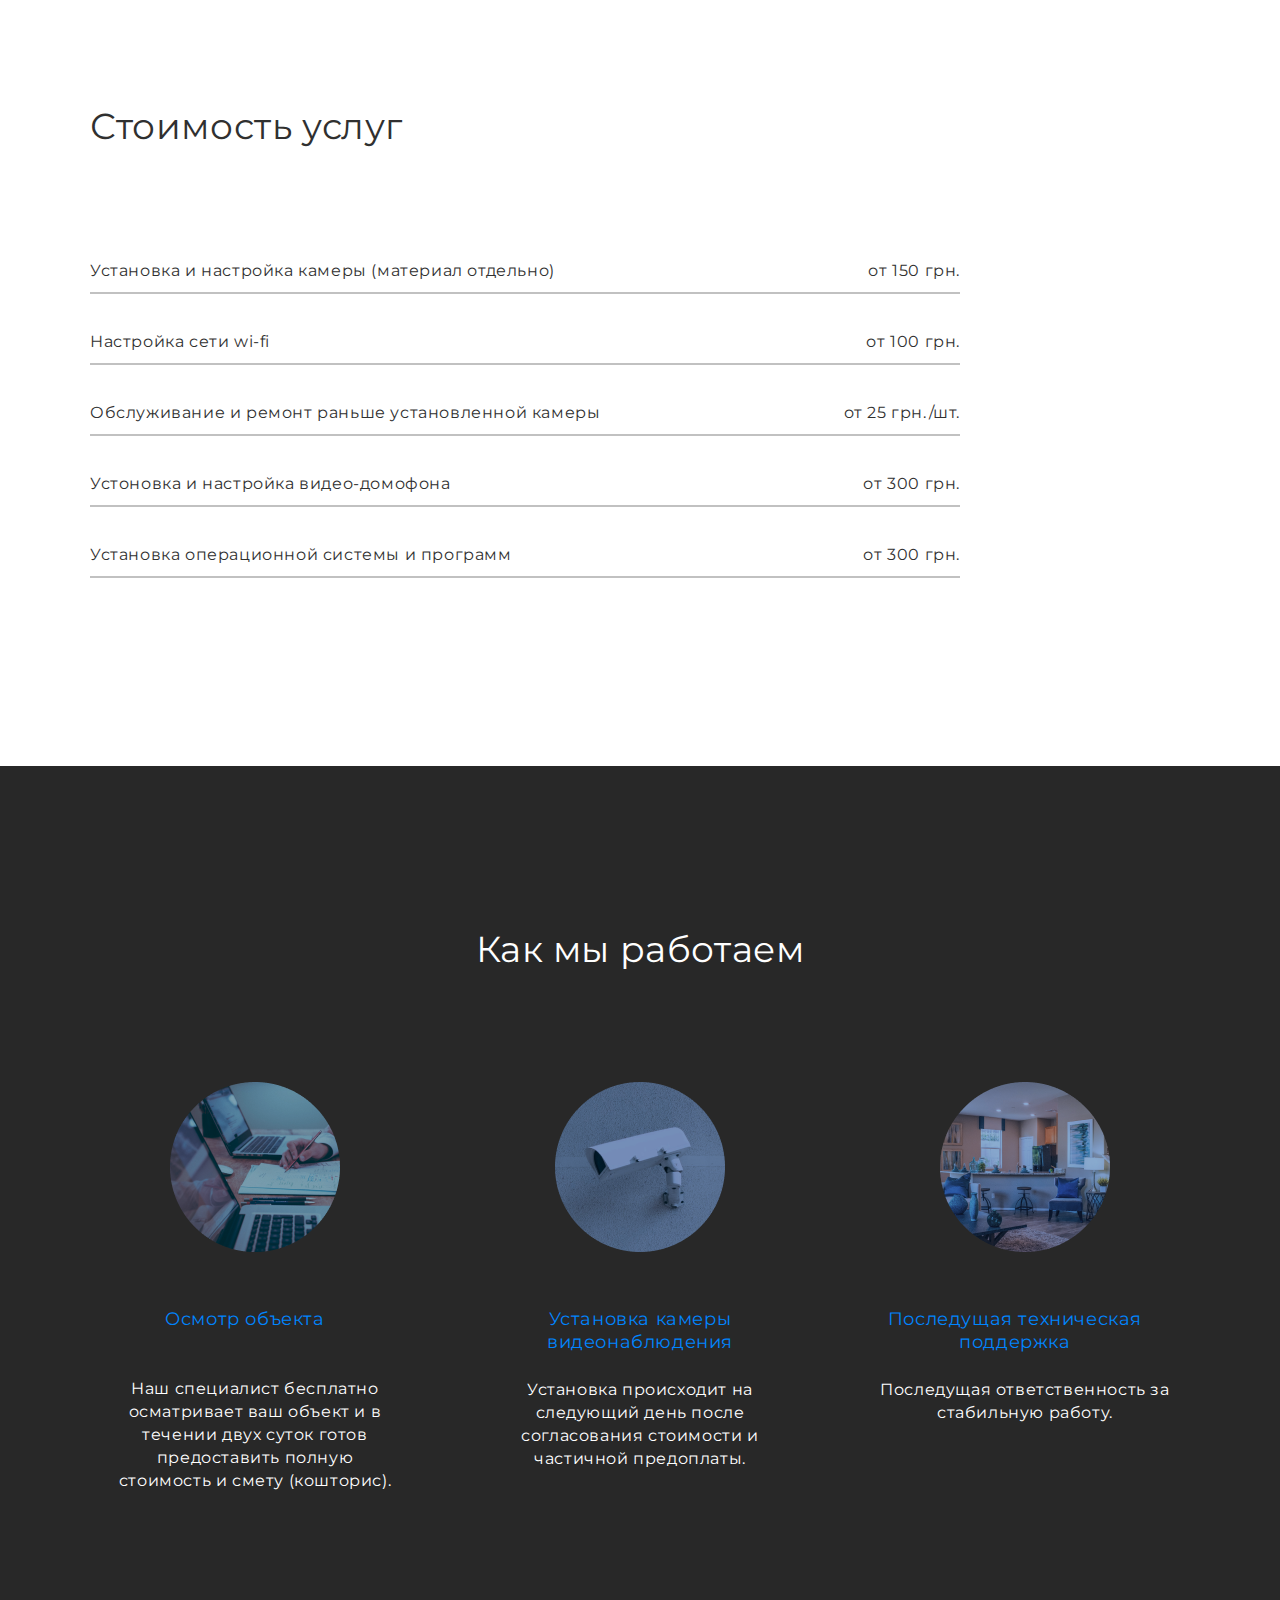
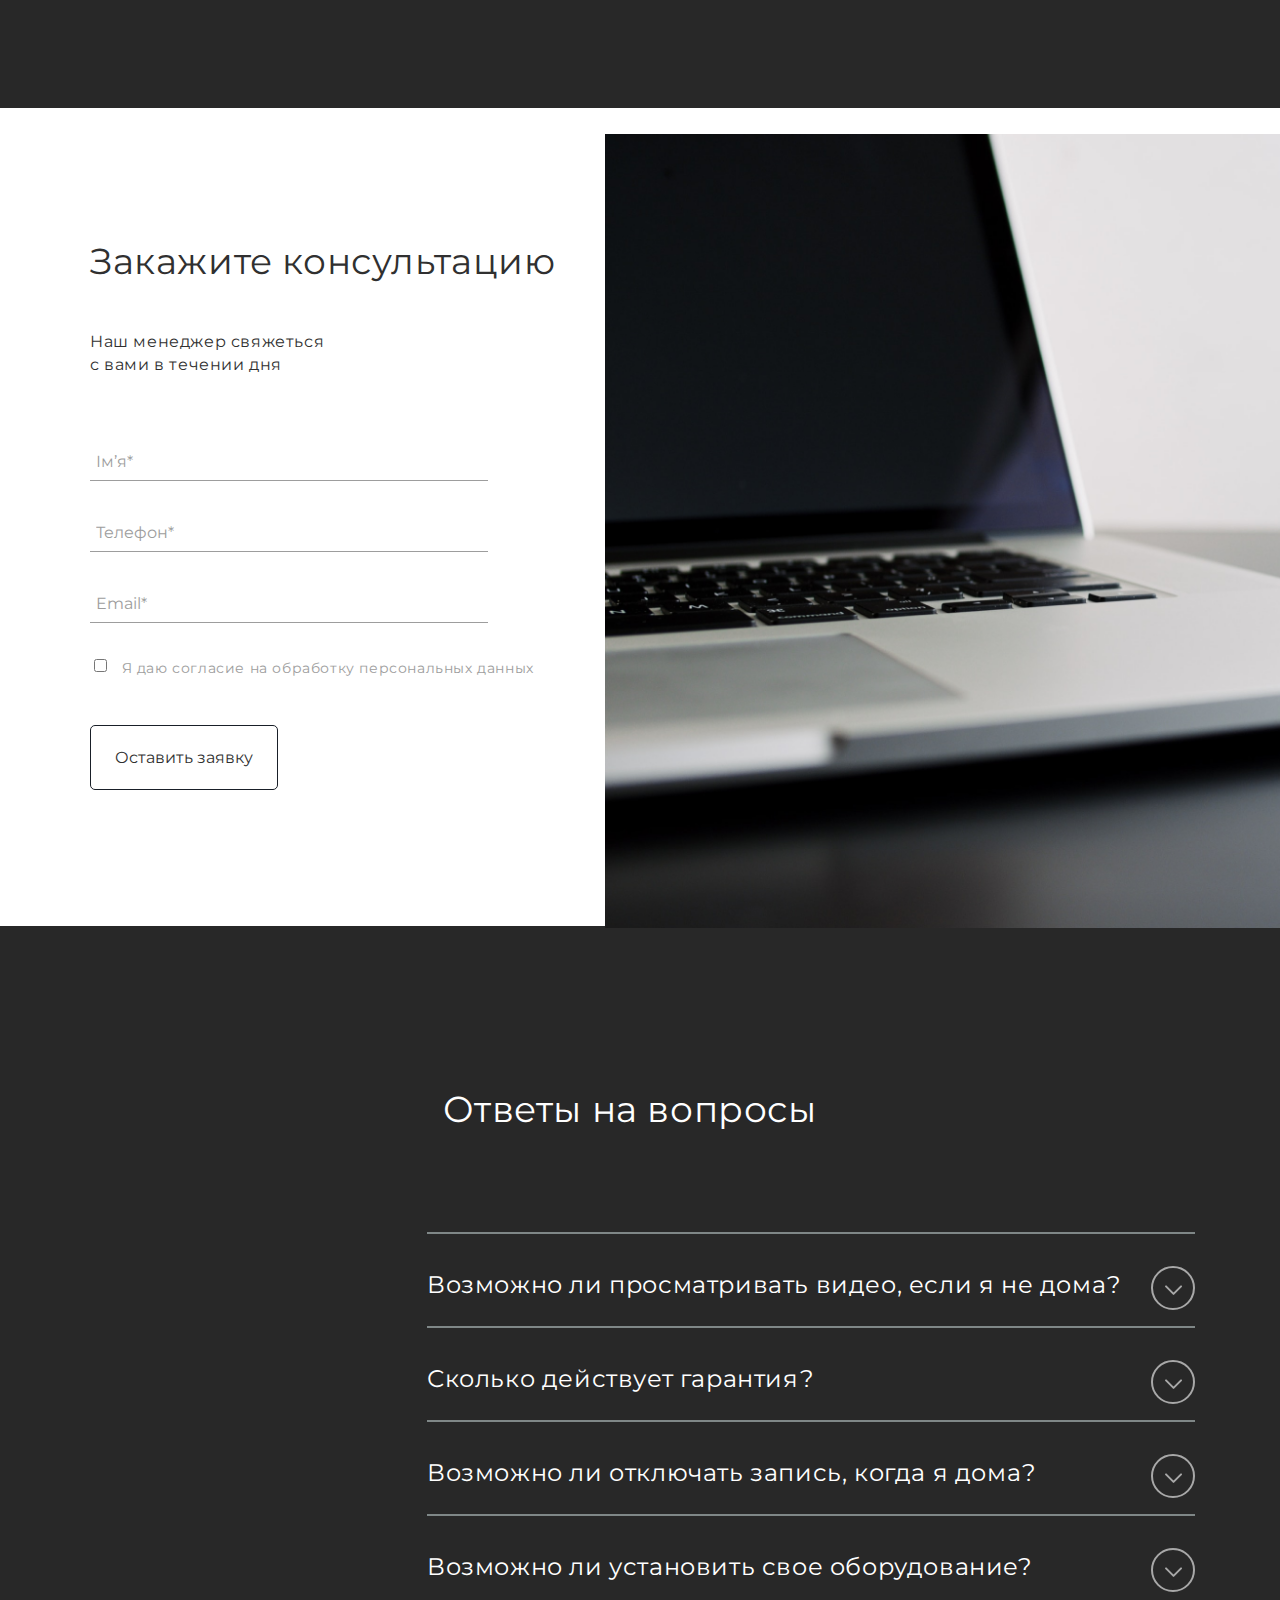
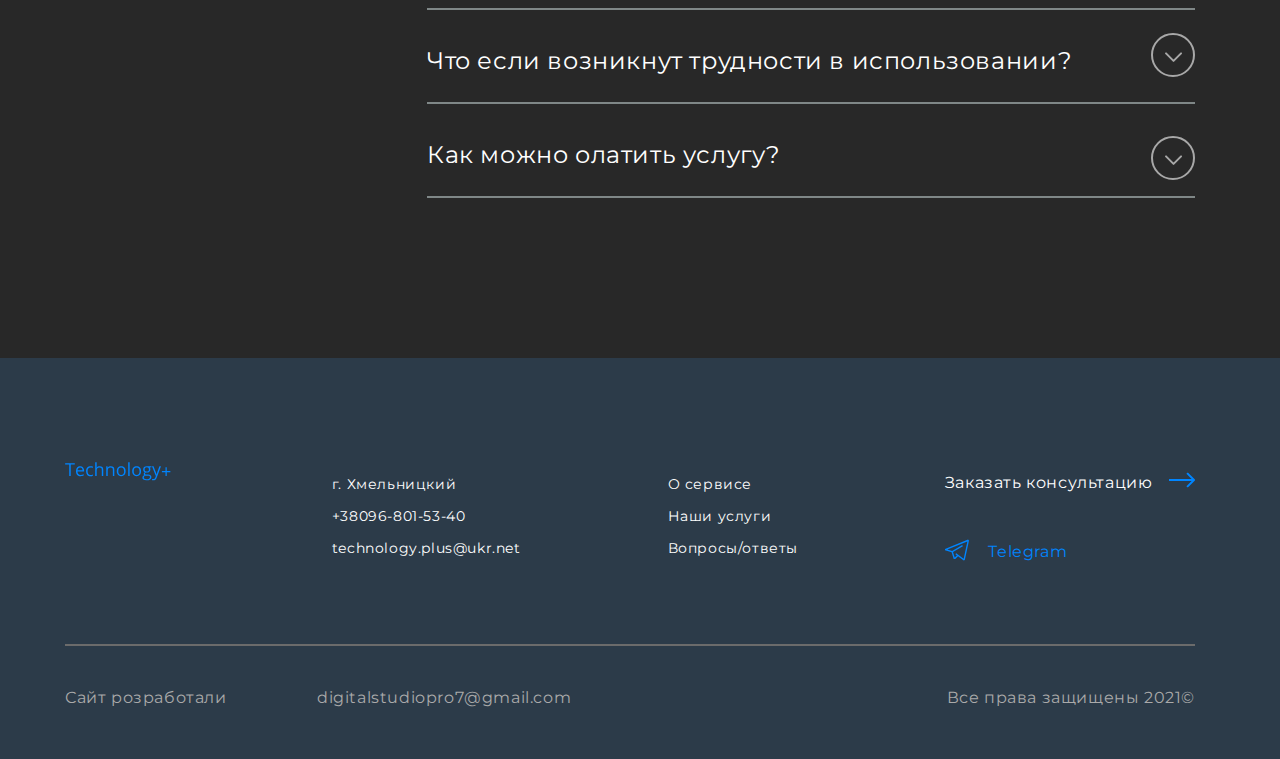
==== commit 70fce0f7: "Update index-ru.html" ====
--- a/index-ru.html
+++ b/index-ru.html
@@ -387,8 +387,10 @@
           <input class="phone" type="tel" placeholder="Телефон*" required>
           <input class="email" type="email" placeholder="Email*" required>
           <div class="form__label">
-            <input class="form__checkbox custom-checkbox" type="checkbox">
-            <label>Я даю согласие на обработку персональных данных</label>
+            <label>
+              <input class="form__checkbox custom-checkbox" type="checkbox">
+              Я даю согласие на обработку персональных данных
+            </label>
           </div>
           <button class="form__btn" type="submit">
             Оставить заявку
--- a/css/style.css
+++ b/css/style.css
@@ -1304,6 +1304,9 @@
     width: 210px;
     text-align: center;
   }
+  .about-price {
+    margin-top: 498px;
+  }
   .about-price__list-item {
     height: 90px;
   }
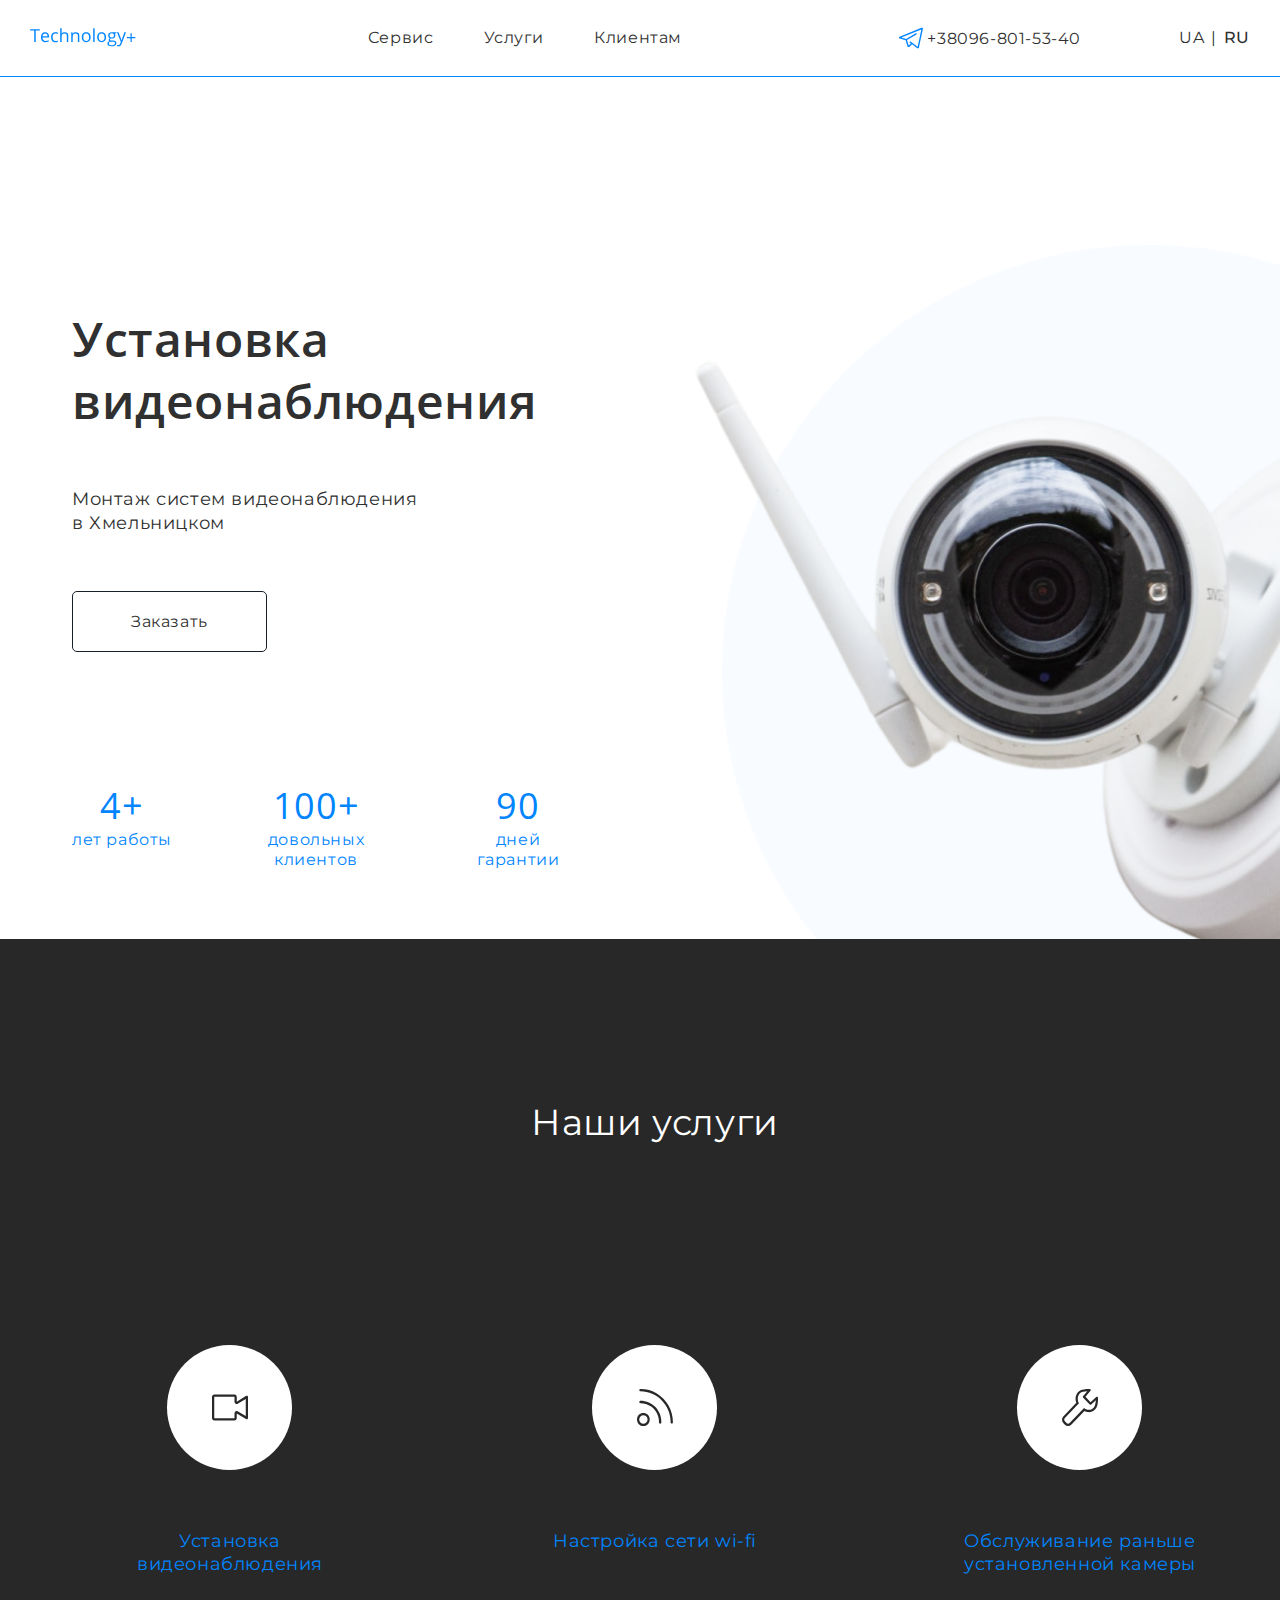
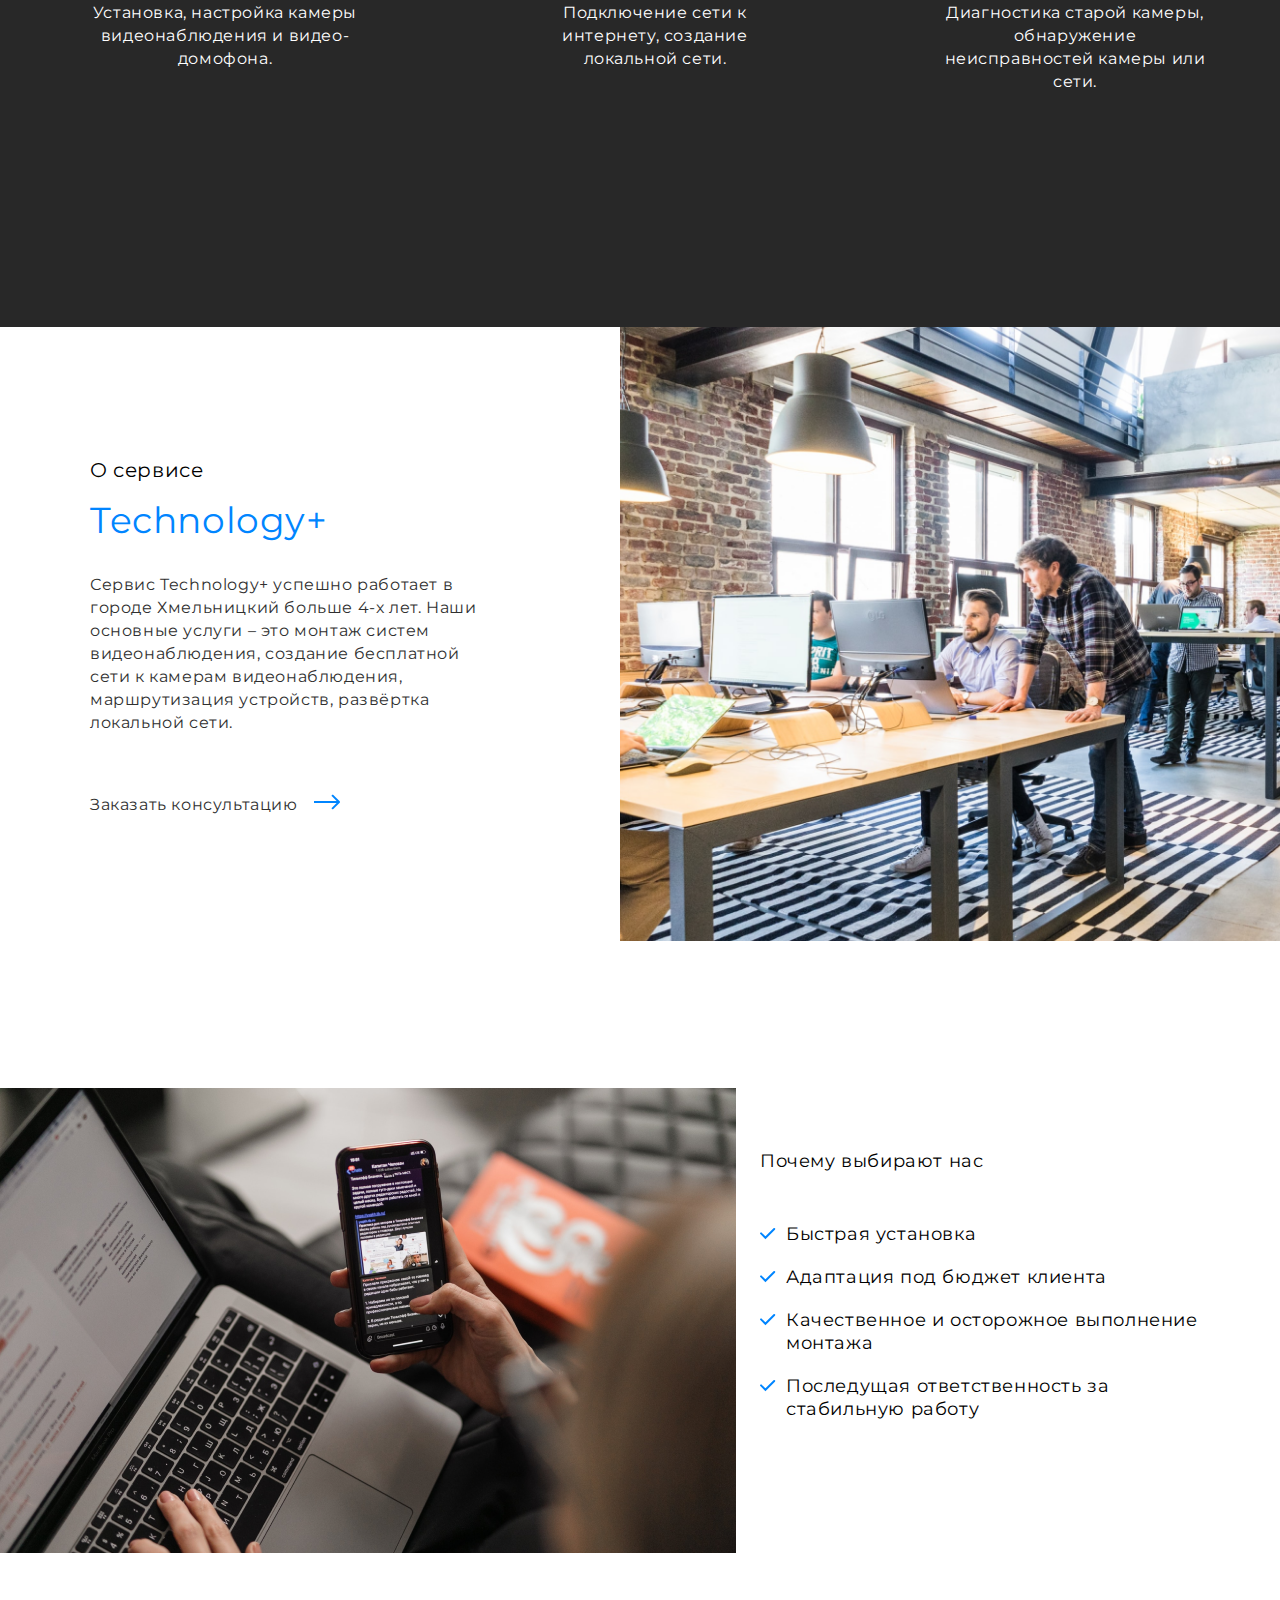
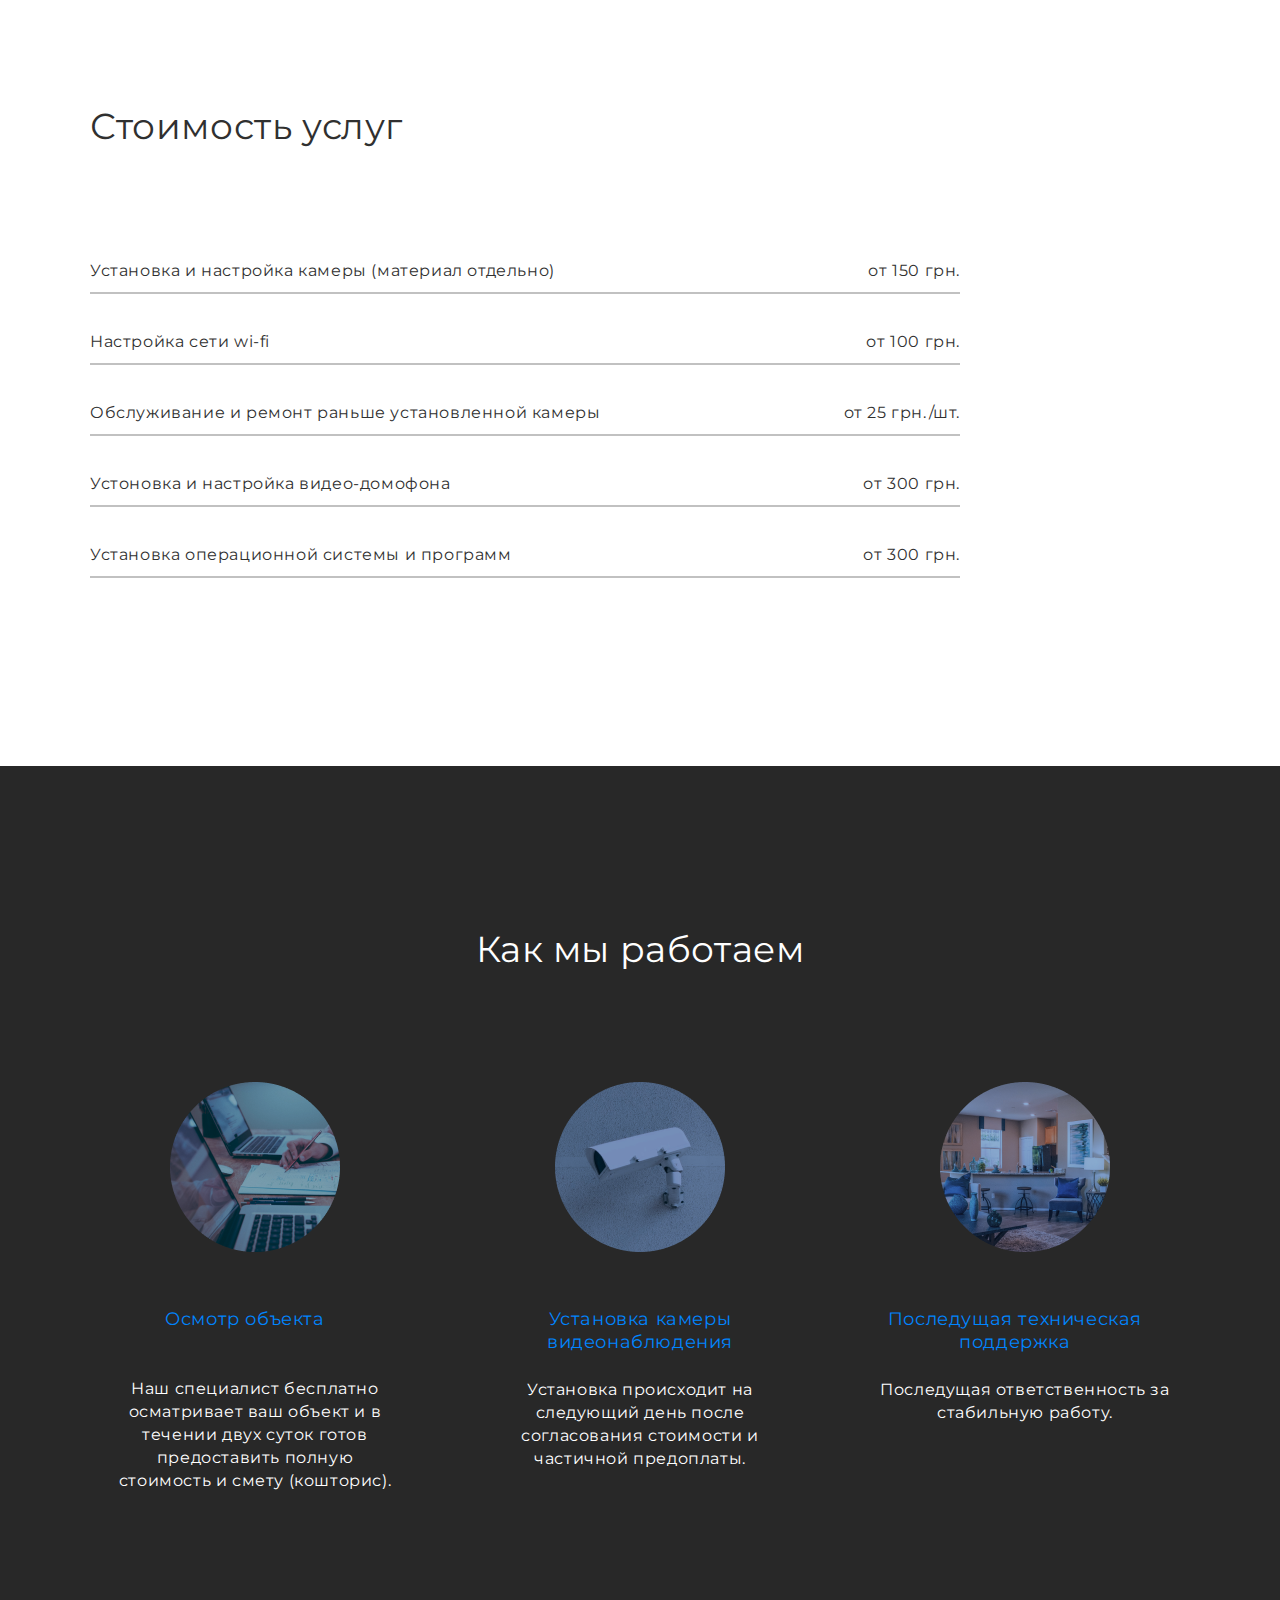
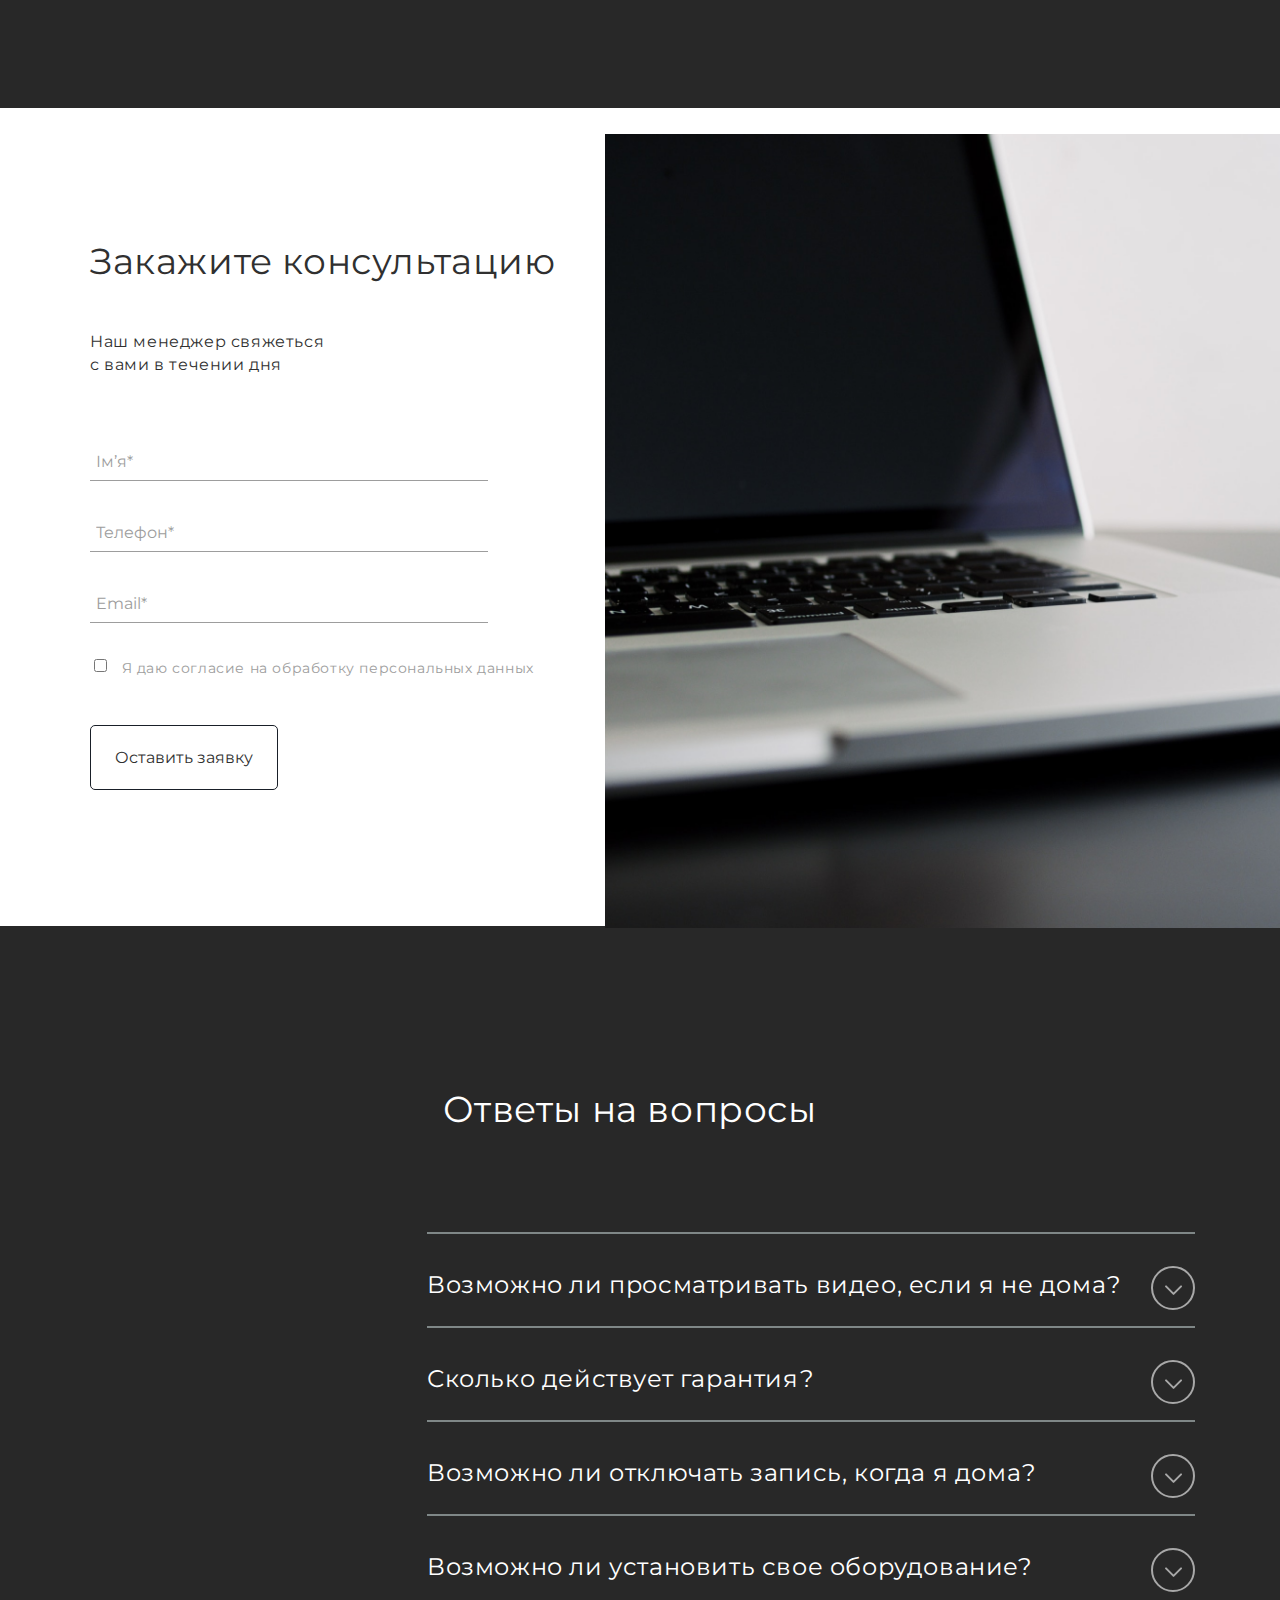
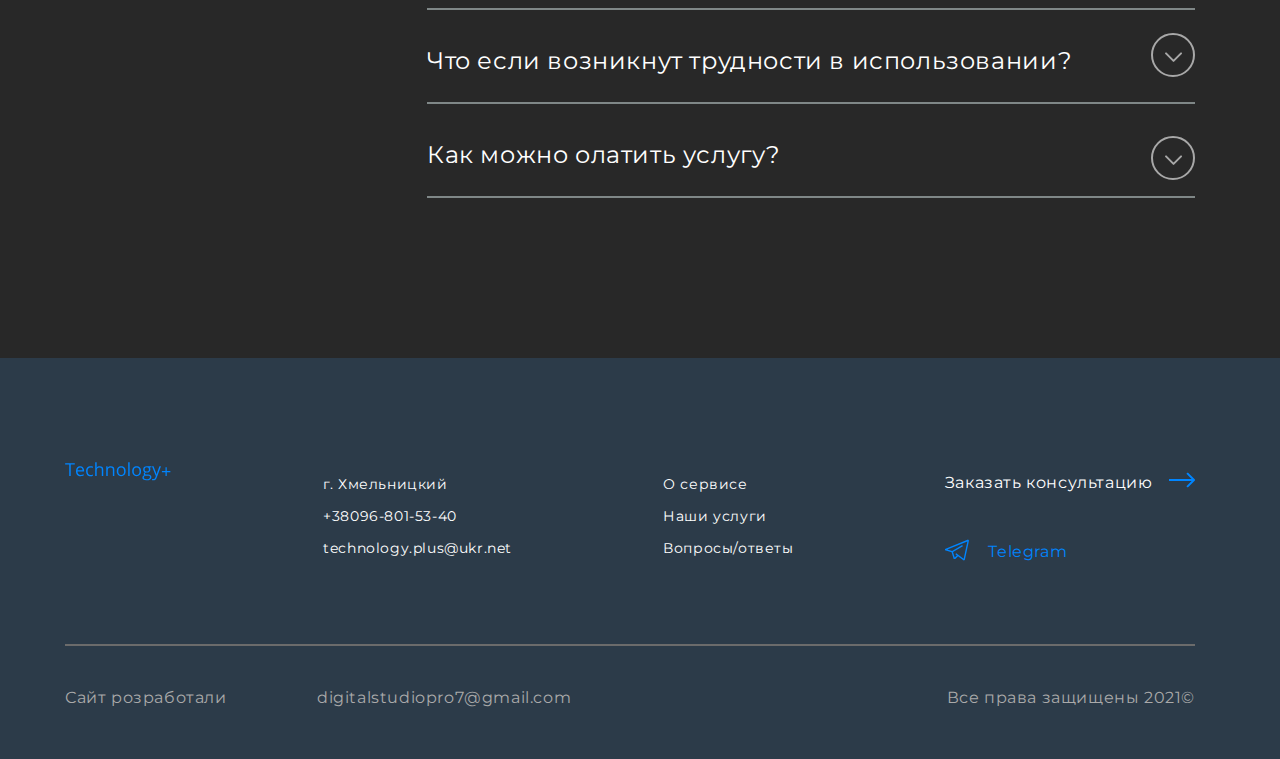
==== commit 534f6dad: "Update index-ru.html" ====
--- a/index-ru.html
+++ b/index-ru.html
@@ -60,7 +60,7 @@
           </li>
         </ul>
         <a class="link__logo" href="index-ru.html">
-          <svg width="203" height="19" viewBox="0 0 203 19" fill="none" xmlns="http://www.w3.org/2000/svg">
+          <svg width="107" height="19" viewBox="0 0 107 19" fill="none" xmlns="http://www.w3.org/2000/svg">
             <path d="M5.72168 14H4.22754V2.47754H0.158203V1.15039H9.79102V2.47754H5.72168V14ZM15.583 14.1758C14.1592 14.1758 13.0342 13.7422 12.208 12.875C11.3877 12.0078 10.9775 10.8037 10.9775 9.2627C10.9775 7.70996 11.3584 6.47656 12.1201 5.5625C12.8877 4.64844 13.916 4.19141 15.2051 4.19141C16.4121 4.19141 17.3672 4.58984 18.0703 5.38672C18.7734 6.17773 19.125 7.22363 19.125 8.52441V9.44727H12.4893C12.5186 10.5781 12.8027 11.4365 13.3418 12.0225C13.8867 12.6084 14.6514 12.9014 15.6357 12.9014C16.6729 12.9014 17.6982 12.6846 18.7119 12.251V13.5518C18.1963 13.7744 17.707 13.9326 17.2441 14.0264C16.7871 14.126 16.2334 14.1758 15.583 14.1758ZM15.1875 5.41309C14.4141 5.41309 13.7959 5.66504 13.333 6.16895C12.876 6.67285 12.6064 7.37012 12.5244 8.26074H17.5605C17.5605 7.34082 17.3555 6.6377 16.9453 6.15137C16.5352 5.65918 15.9492 5.41309 15.1875 5.41309ZM25.4707 14.1758C24.0762 14.1758 22.9951 13.748 22.2275 12.8926C21.4658 12.0312 21.085 10.8154 21.085 9.24512C21.085 7.63379 21.4717 6.38867 22.2451 5.50977C23.0244 4.63086 24.1318 4.19141 25.5674 4.19141C26.0303 4.19141 26.4932 4.24121 26.9561 4.34082C27.4189 4.44043 27.7822 4.55762 28.0459 4.69238L27.5977 5.93164C27.2754 5.80273 26.9238 5.69727 26.543 5.61523C26.1621 5.52734 25.8252 5.4834 25.5322 5.4834C23.5752 5.4834 22.5967 6.73145 22.5967 9.22754C22.5967 10.4111 22.834 11.3193 23.3086 11.9521C23.7891 12.585 24.498 12.9014 25.4355 12.9014C26.2383 12.9014 27.0615 12.7285 27.9053 12.3828V13.6748C27.2607 14.0088 26.4492 14.1758 25.4707 14.1758ZM36.791 14V7.76855C36.791 6.9834 36.6123 6.39746 36.2549 6.01074C35.8975 5.62402 35.3379 5.43066 34.5762 5.43066C33.5625 5.43066 32.8213 5.70605 32.3525 6.25684C31.8896 6.80762 31.6582 7.70996 31.6582 8.96387V14H30.1992V0.324219H31.6582V4.46387C31.6582 4.96191 31.6348 5.375 31.5879 5.70312H31.6758C31.9629 5.24023 32.3701 4.87695 32.8975 4.61328C33.4307 4.34375 34.0371 4.20898 34.7168 4.20898C35.8945 4.20898 36.7764 4.49023 37.3623 5.05273C37.9541 5.60938 38.25 6.49707 38.25 7.71582V14H36.791ZM47.8477 14V7.76855C47.8477 6.9834 47.6689 6.39746 47.3115 6.01074C46.9541 5.62402 46.3945 5.43066 45.6328 5.43066C44.625 5.43066 43.8867 5.70312 43.418 6.24805C42.9492 6.79297 42.7148 7.69238 42.7148 8.94629V14H41.2559V4.36719H42.4424L42.6797 5.68555H42.75C43.0488 5.21094 43.4678 4.84473 44.0068 4.58691C44.5459 4.32324 45.1465 4.19141 45.8086 4.19141C46.9688 4.19141 47.8418 4.47266 48.4277 5.03516C49.0137 5.5918 49.3066 6.48535 49.3066 7.71582V14H47.8477ZM60.627 9.1748C60.627 10.7451 60.2314 11.9727 59.4404 12.8574C58.6494 13.7363 57.5566 14.1758 56.1621 14.1758C55.3008 14.1758 54.5361 13.9736 53.8682 13.5693C53.2002 13.165 52.6846 12.585 52.3213 11.8291C51.958 11.0732 51.7764 10.1885 51.7764 9.1748C51.7764 7.60449 52.1689 6.38281 52.9541 5.50977C53.7393 4.63086 54.8291 4.19141 56.2236 4.19141C57.5713 4.19141 58.6406 4.63965 59.4316 5.53613C60.2285 6.43262 60.627 7.64551 60.627 9.1748ZM53.2881 9.1748C53.2881 10.4053 53.5342 11.3428 54.0264 11.9873C54.5186 12.6318 55.2422 12.9541 56.1973 12.9541C57.1523 12.9541 57.876 12.6348 58.3682 11.9961C58.8662 11.3516 59.1152 10.4111 59.1152 9.1748C59.1152 7.9502 58.8662 7.02148 58.3682 6.38867C57.876 5.75 57.1465 5.43066 56.1797 5.43066C55.2246 5.43066 54.5039 5.74414 54.0176 6.37109C53.5312 6.99805 53.2881 7.93262 53.2881 9.1748ZM64.6523 14H63.1934V0.324219H64.6523V14ZM76.0605 9.1748C76.0605 10.7451 75.665 11.9727 74.874 12.8574C74.083 13.7363 72.9902 14.1758 71.5957 14.1758C70.7344 14.1758 69.9697 13.9736 69.3018 13.5693C68.6338 13.165 68.1182 12.585 67.7549 11.8291C67.3916 11.0732 67.21 10.1885 67.21 9.1748C67.21 7.60449 67.6025 6.38281 68.3877 5.50977C69.1729 4.63086 70.2627 4.19141 71.6572 4.19141C73.0049 4.19141 74.0742 4.63965 74.8652 5.53613C75.6621 6.43262 76.0605 7.64551 76.0605 9.1748ZM68.7217 9.1748C68.7217 10.4053 68.9678 11.3428 69.46 11.9873C69.9521 12.6318 70.6758 12.9541 71.6309 12.9541C72.5859 12.9541 73.3096 12.6348 73.8018 11.9961C74.2998 11.3516 74.5488 10.4111 74.5488 9.1748C74.5488 7.9502 74.2998 7.02148 73.8018 6.38867C73.3096 5.75 72.5801 5.43066 71.6133 5.43066C70.6582 5.43066 69.9375 5.74414 69.4512 6.37109C68.9648 6.99805 68.7217 7.93262 68.7217 9.1748ZM86.5107 4.36719V5.29004L84.7266 5.50098C84.8906 5.70605 85.0371 5.97559 85.166 6.30957C85.2949 6.6377 85.3594 7.00977 85.3594 7.42578C85.3594 8.36914 85.0371 9.12207 84.3926 9.68457C83.748 10.2471 82.8633 10.5283 81.7383 10.5283C81.4512 10.5283 81.1816 10.5049 80.9297 10.458C80.3086 10.7861 79.998 11.1992 79.998 11.6973C79.998 11.9609 80.1064 12.1572 80.3232 12.2861C80.54 12.4092 80.9121 12.4707 81.4395 12.4707H83.1445C84.1875 12.4707 84.9873 12.6904 85.5439 13.1299C86.1064 13.5693 86.3877 14.208 86.3877 15.0459C86.3877 16.1123 85.96 16.9238 85.1045 17.4805C84.249 18.043 83.001 18.3242 81.3604 18.3242C80.1006 18.3242 79.1279 18.0898 78.4424 17.6211C77.7627 17.1523 77.4229 16.4902 77.4229 15.6348C77.4229 15.0488 77.6104 14.542 77.9854 14.1143C78.3604 13.6865 78.8877 13.3965 79.5674 13.2441C79.3213 13.1328 79.1133 12.96 78.9434 12.7256C78.7793 12.4912 78.6973 12.2188 78.6973 11.9082C78.6973 11.5566 78.791 11.249 78.9785 10.9854C79.166 10.7217 79.4619 10.4668 79.8662 10.2207C79.3682 10.0156 78.9609 9.66699 78.6445 9.1748C78.334 8.68262 78.1787 8.12012 78.1787 7.4873C78.1787 6.43262 78.4951 5.62109 79.1279 5.05273C79.7607 4.47852 80.6572 4.19141 81.8174 4.19141C82.3213 4.19141 82.7754 4.25 83.1797 4.36719H86.5107ZM78.8291 15.6172C78.8291 16.1387 79.0488 16.5342 79.4883 16.8037C79.9277 17.0732 80.5576 17.208 81.3779 17.208C82.6025 17.208 83.5078 17.0234 84.0938 16.6543C84.6855 16.291 84.9814 15.7959 84.9814 15.1689C84.9814 14.6475 84.8203 14.2842 84.498 14.0791C84.1758 13.8799 83.5693 13.7803 82.6787 13.7803H80.9297C80.2676 13.7803 79.752 13.9385 79.3828 14.2549C79.0137 14.5713 78.8291 15.0254 78.8291 15.6172ZM79.6201 7.45215C79.6201 8.12598 79.8105 8.63574 80.1914 8.98145C80.5723 9.32715 81.1025 9.5 81.7822 9.5C83.2061 9.5 83.918 8.80859 83.918 7.42578C83.918 5.97852 83.1973 5.25488 81.7559 5.25488C81.0703 5.25488 80.543 5.43945 80.1738 5.80859C79.8047 6.17773 79.6201 6.72559 79.6201 7.45215ZM86.959 4.36719H88.5234L90.6328 9.86035C91.0957 11.1143 91.3828 12.0195 91.4941 12.5762H91.5645C91.6406 12.2773 91.7988 11.7676 92.0391 11.0469C92.2852 10.3203 93.082 8.09375 94.4297 4.36719H95.9941L91.8545 15.3359C91.4443 16.4199 90.9639 17.1875 90.4131 17.6387C89.8682 18.0957 89.1973 18.3242 88.4004 18.3242C87.9551 18.3242 87.5156 18.2744 87.082 18.1748V17.0059C87.4043 17.0762 87.7646 17.1113 88.1631 17.1113C89.165 17.1113 89.8799 16.5488 90.3076 15.4238L90.8438 14.0527L86.959 4.36719Z" fill="#0085FF"/>
             <path d="M101.739 9.04785H105.36V10.2607H101.739V14.0049H100.518V10.2607H96.9141V9.04785H100.518V5.28613H101.739V9.04785Z" fill="#0085FF"/>
           </svg>
@@ -533,7 +533,7 @@
           </a>
         </button>
         <a class="footer-link__logo" href="index-ru.html">
-          <svg width="203" height="19" viewBox="0 0 203 19" fill="none" xmlns="http://www.w3.org/2000/svg">
+          <svg width="107" height="19" viewBox="0 0 107 19" fill="none" xmlns="http://www.w3.org/2000/svg">
             <path d="M5.72168 14H4.22754V2.47754H0.158203V1.15039H9.79102V2.47754H5.72168V14ZM15.583 14.1758C14.1592 14.1758 13.0342 13.7422 12.208 12.875C11.3877 12.0078 10.9775 10.8037 10.9775 9.2627C10.9775 7.70996 11.3584 6.47656 12.1201 5.5625C12.8877 4.64844 13.916 4.19141 15.2051 4.19141C16.4121 4.19141 17.3672 4.58984 18.0703 5.38672C18.7734 6.17773 19.125 7.22363 19.125 8.52441V9.44727H12.4893C12.5186 10.5781 12.8027 11.4365 13.3418 12.0225C13.8867 12.6084 14.6514 12.9014 15.6357 12.9014C16.6729 12.9014 17.6982 12.6846 18.7119 12.251V13.5518C18.1963 13.7744 17.707 13.9326 17.2441 14.0264C16.7871 14.126 16.2334 14.1758 15.583 14.1758ZM15.1875 5.41309C14.4141 5.41309 13.7959 5.66504 13.333 6.16895C12.876 6.67285 12.6064 7.37012 12.5244 8.26074H17.5605C17.5605 7.34082 17.3555 6.6377 16.9453 6.15137C16.5352 5.65918 15.9492 5.41309 15.1875 5.41309ZM25.4707 14.1758C24.0762 14.1758 22.9951 13.748 22.2275 12.8926C21.4658 12.0312 21.085 10.8154 21.085 9.24512C21.085 7.63379 21.4717 6.38867 22.2451 5.50977C23.0244 4.63086 24.1318 4.19141 25.5674 4.19141C26.0303 4.19141 26.4932 4.24121 26.9561 4.34082C27.4189 4.44043 27.7822 4.55762 28.0459 4.69238L27.5977 5.93164C27.2754 5.80273 26.9238 5.69727 26.543 5.61523C26.1621 5.52734 25.8252 5.4834 25.5322 5.4834C23.5752 5.4834 22.5967 6.73145 22.5967 9.22754C22.5967 10.4111 22.834 11.3193 23.3086 11.9521C23.7891 12.585 24.498 12.9014 25.4355 12.9014C26.2383 12.9014 27.0615 12.7285 27.9053 12.3828V13.6748C27.2607 14.0088 26.4492 14.1758 25.4707 14.1758ZM36.791 14V7.76855C36.791 6.9834 36.6123 6.39746 36.2549 6.01074C35.8975 5.62402 35.3379 5.43066 34.5762 5.43066C33.5625 5.43066 32.8213 5.70605 32.3525 6.25684C31.8896 6.80762 31.6582 7.70996 31.6582 8.96387V14H30.1992V0.324219H31.6582V4.46387C31.6582 4.96191 31.6348 5.375 31.5879 5.70312H31.6758C31.9629 5.24023 32.3701 4.87695 32.8975 4.61328C33.4307 4.34375 34.0371 4.20898 34.7168 4.20898C35.8945 4.20898 36.7764 4.49023 37.3623 5.05273C37.9541 5.60938 38.25 6.49707 38.25 7.71582V14H36.791ZM47.8477 14V7.76855C47.8477 6.9834 47.6689 6.39746 47.3115 6.01074C46.9541 5.62402 46.3945 5.43066 45.6328 5.43066C44.625 5.43066 43.8867 5.70312 43.418 6.24805C42.9492 6.79297 42.7148 7.69238 42.7148 8.94629V14H41.2559V4.36719H42.4424L42.6797 5.68555H42.75C43.0488 5.21094 43.4678 4.84473 44.0068 4.58691C44.5459 4.32324 45.1465 4.19141 45.8086 4.19141C46.9688 4.19141 47.8418 4.47266 48.4277 5.03516C49.0137 5.5918 49.3066 6.48535 49.3066 7.71582V14H47.8477ZM60.627 9.1748C60.627 10.7451 60.2314 11.9727 59.4404 12.8574C58.6494 13.7363 57.5566 14.1758 56.1621 14.1758C55.3008 14.1758 54.5361 13.9736 53.8682 13.5693C53.2002 13.165 52.6846 12.585 52.3213 11.8291C51.958 11.0732 51.7764 10.1885 51.7764 9.1748C51.7764 7.60449 52.1689 6.38281 52.9541 5.50977C53.7393 4.63086 54.8291 4.19141 56.2236 4.19141C57.5713 4.19141 58.6406 4.63965 59.4316 5.53613C60.2285 6.43262 60.627 7.64551 60.627 9.1748ZM53.2881 9.1748C53.2881 10.4053 53.5342 11.3428 54.0264 11.9873C54.5186 12.6318 55.2422 12.9541 56.1973 12.9541C57.1523 12.9541 57.876 12.6348 58.3682 11.9961C58.8662 11.3516 59.1152 10.4111 59.1152 9.1748C59.1152 7.9502 58.8662 7.02148 58.3682 6.38867C57.876 5.75 57.1465 5.43066 56.1797 5.43066C55.2246 5.43066 54.5039 5.74414 54.0176 6.37109C53.5312 6.99805 53.2881 7.93262 53.2881 9.1748ZM64.6523 14H63.1934V0.324219H64.6523V14ZM76.0605 9.1748C76.0605 10.7451 75.665 11.9727 74.874 12.8574C74.083 13.7363 72.9902 14.1758 71.5957 14.1758C70.7344 14.1758 69.9697 13.9736 69.3018 13.5693C68.6338 13.165 68.1182 12.585 67.7549 11.8291C67.3916 11.0732 67.21 10.1885 67.21 9.1748C67.21 7.60449 67.6025 6.38281 68.3877 5.50977C69.1729 4.63086 70.2627 4.19141 71.6572 4.19141C73.0049 4.19141 74.0742 4.63965 74.8652 5.53613C75.6621 6.43262 76.0605 7.64551 76.0605 9.1748ZM68.7217 9.1748C68.7217 10.4053 68.9678 11.3428 69.46 11.9873C69.9521 12.6318 70.6758 12.9541 71.6309 12.9541C72.5859 12.9541 73.3096 12.6348 73.8018 11.9961C74.2998 11.3516 74.5488 10.4111 74.5488 9.1748C74.5488 7.9502 74.2998 7.02148 73.8018 6.38867C73.3096 5.75 72.5801 5.43066 71.6133 5.43066C70.6582 5.43066 69.9375 5.74414 69.4512 6.37109C68.9648 6.99805 68.7217 7.93262 68.7217 9.1748ZM86.5107 4.36719V5.29004L84.7266 5.50098C84.8906 5.70605 85.0371 5.97559 85.166 6.30957C85.2949 6.6377 85.3594 7.00977 85.3594 7.42578C85.3594 8.36914 85.0371 9.12207 84.3926 9.68457C83.748 10.2471 82.8633 10.5283 81.7383 10.5283C81.4512 10.5283 81.1816 10.5049 80.9297 10.458C80.3086 10.7861 79.998 11.1992 79.998 11.6973C79.998 11.9609 80.1064 12.1572 80.3232 12.2861C80.54 12.4092 80.9121 12.4707 81.4395 12.4707H83.1445C84.1875 12.4707 84.9873 12.6904 85.5439 13.1299C86.1064 13.5693 86.3877 14.208 86.3877 15.0459C86.3877 16.1123 85.96 16.9238 85.1045 17.4805C84.249 18.043 83.001 18.3242 81.3604 18.3242C80.1006 18.3242 79.1279 18.0898 78.4424 17.6211C77.7627 17.1523 77.4229 16.4902 77.4229 15.6348C77.4229 15.0488 77.6104 14.542 77.9854 14.1143C78.3604 13.6865 78.8877 13.3965 79.5674 13.2441C79.3213 13.1328 79.1133 12.96 78.9434 12.7256C78.7793 12.4912 78.6973 12.2188 78.6973 11.9082C78.6973 11.5566 78.791 11.249 78.9785 10.9854C79.166 10.7217 79.4619 10.4668 79.8662 10.2207C79.3682 10.0156 78.9609 9.66699 78.6445 9.1748C78.334 8.68262 78.1787 8.12012 78.1787 7.4873C78.1787 6.43262 78.4951 5.62109 79.1279 5.05273C79.7607 4.47852 80.6572 4.19141 81.8174 4.19141C82.3213 4.19141 82.7754 4.25 83.1797 4.36719H86.5107ZM78.8291 15.6172C78.8291 16.1387 79.0488 16.5342 79.4883 16.8037C79.9277 17.0732 80.5576 17.208 81.3779 17.208C82.6025 17.208 83.5078 17.0234 84.0938 16.6543C84.6855 16.291 84.9814 15.7959 84.9814 15.1689C84.9814 14.6475 84.8203 14.2842 84.498 14.0791C84.1758 13.8799 83.5693 13.7803 82.6787 13.7803H80.9297C80.2676 13.7803 79.752 13.9385 79.3828 14.2549C79.0137 14.5713 78.8291 15.0254 78.8291 15.6172ZM79.6201 7.45215C79.6201 8.12598 79.8105 8.63574 80.1914 8.98145C80.5723 9.32715 81.1025 9.5 81.7822 9.5C83.2061 9.5 83.918 8.80859 83.918 7.42578C83.918 5.97852 83.1973 5.25488 81.7559 5.25488C81.0703 5.25488 80.543 5.43945 80.1738 5.80859C79.8047 6.17773 79.6201 6.72559 79.6201 7.45215ZM86.959 4.36719H88.5234L90.6328 9.86035C91.0957 11.1143 91.3828 12.0195 91.4941 12.5762H91.5645C91.6406 12.2773 91.7988 11.7676 92.0391 11.0469C92.2852 10.3203 93.082 8.09375 94.4297 4.36719H95.9941L91.8545 15.3359C91.4443 16.4199 90.9639 17.1875 90.4131 17.6387C89.8682 18.0957 89.1973 18.3242 88.4004 18.3242C87.9551 18.3242 87.5156 18.2744 87.082 18.1748V17.0059C87.4043 17.0762 87.7646 17.1113 88.1631 17.1113C89.165 17.1113 89.8799 16.5488 90.3076 15.4238L90.8438 14.0527L86.959 4.36719Z" fill="#0085FF"/>
             <path d="M101.739 9.04785H105.36V10.2607H101.739V14.0049H100.518V10.2607H96.9141V9.04785H100.518V5.28613H101.739V9.04785Z" fill="#0085FF"/>
           </svg>
--- a/css/style.css
+++ b/css/style.css
@@ -1181,6 +1181,12 @@
     margin: 60px 0 46px;
     text-align: center;
   }
+  .form__label label {
+    display: flex;
+  }
+  .form__input {
+    margin-left: 5%;
+  }
   .faq {
     padding: 60px 16px 80px 10px;
   }
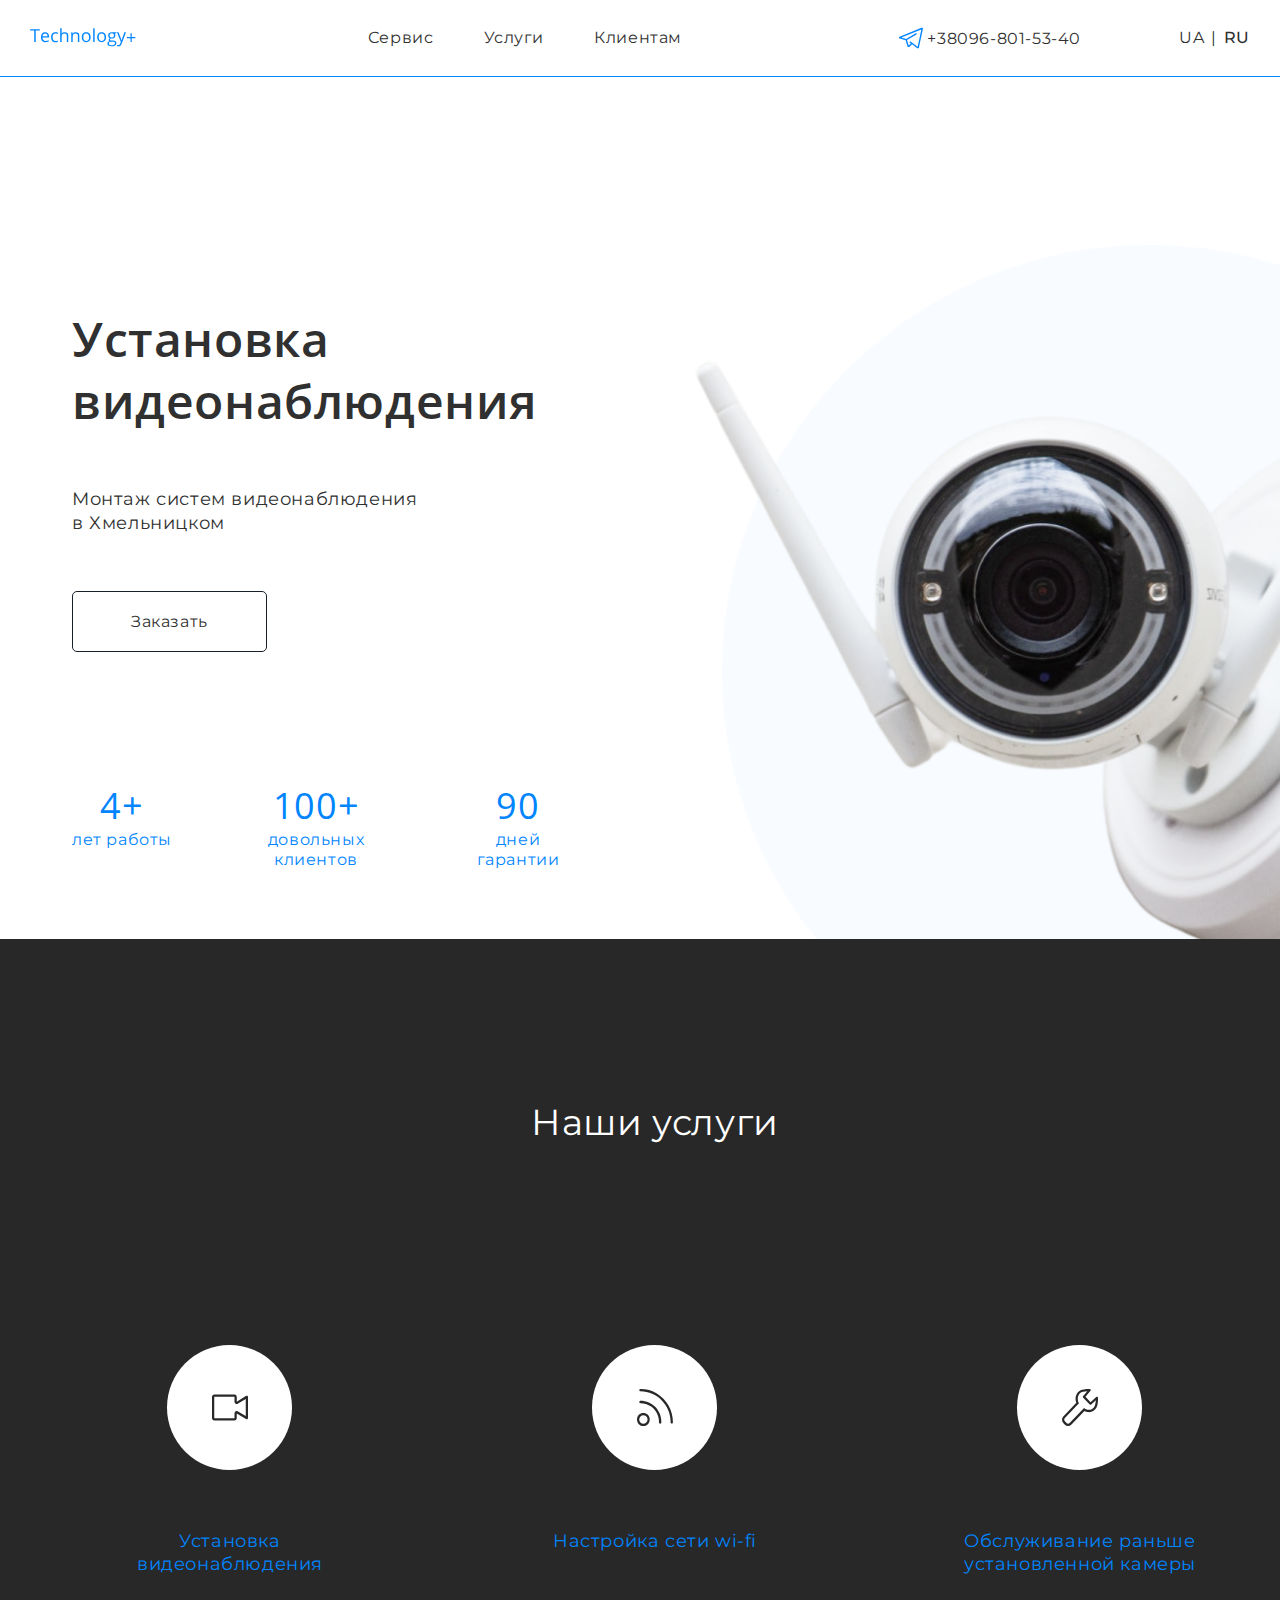
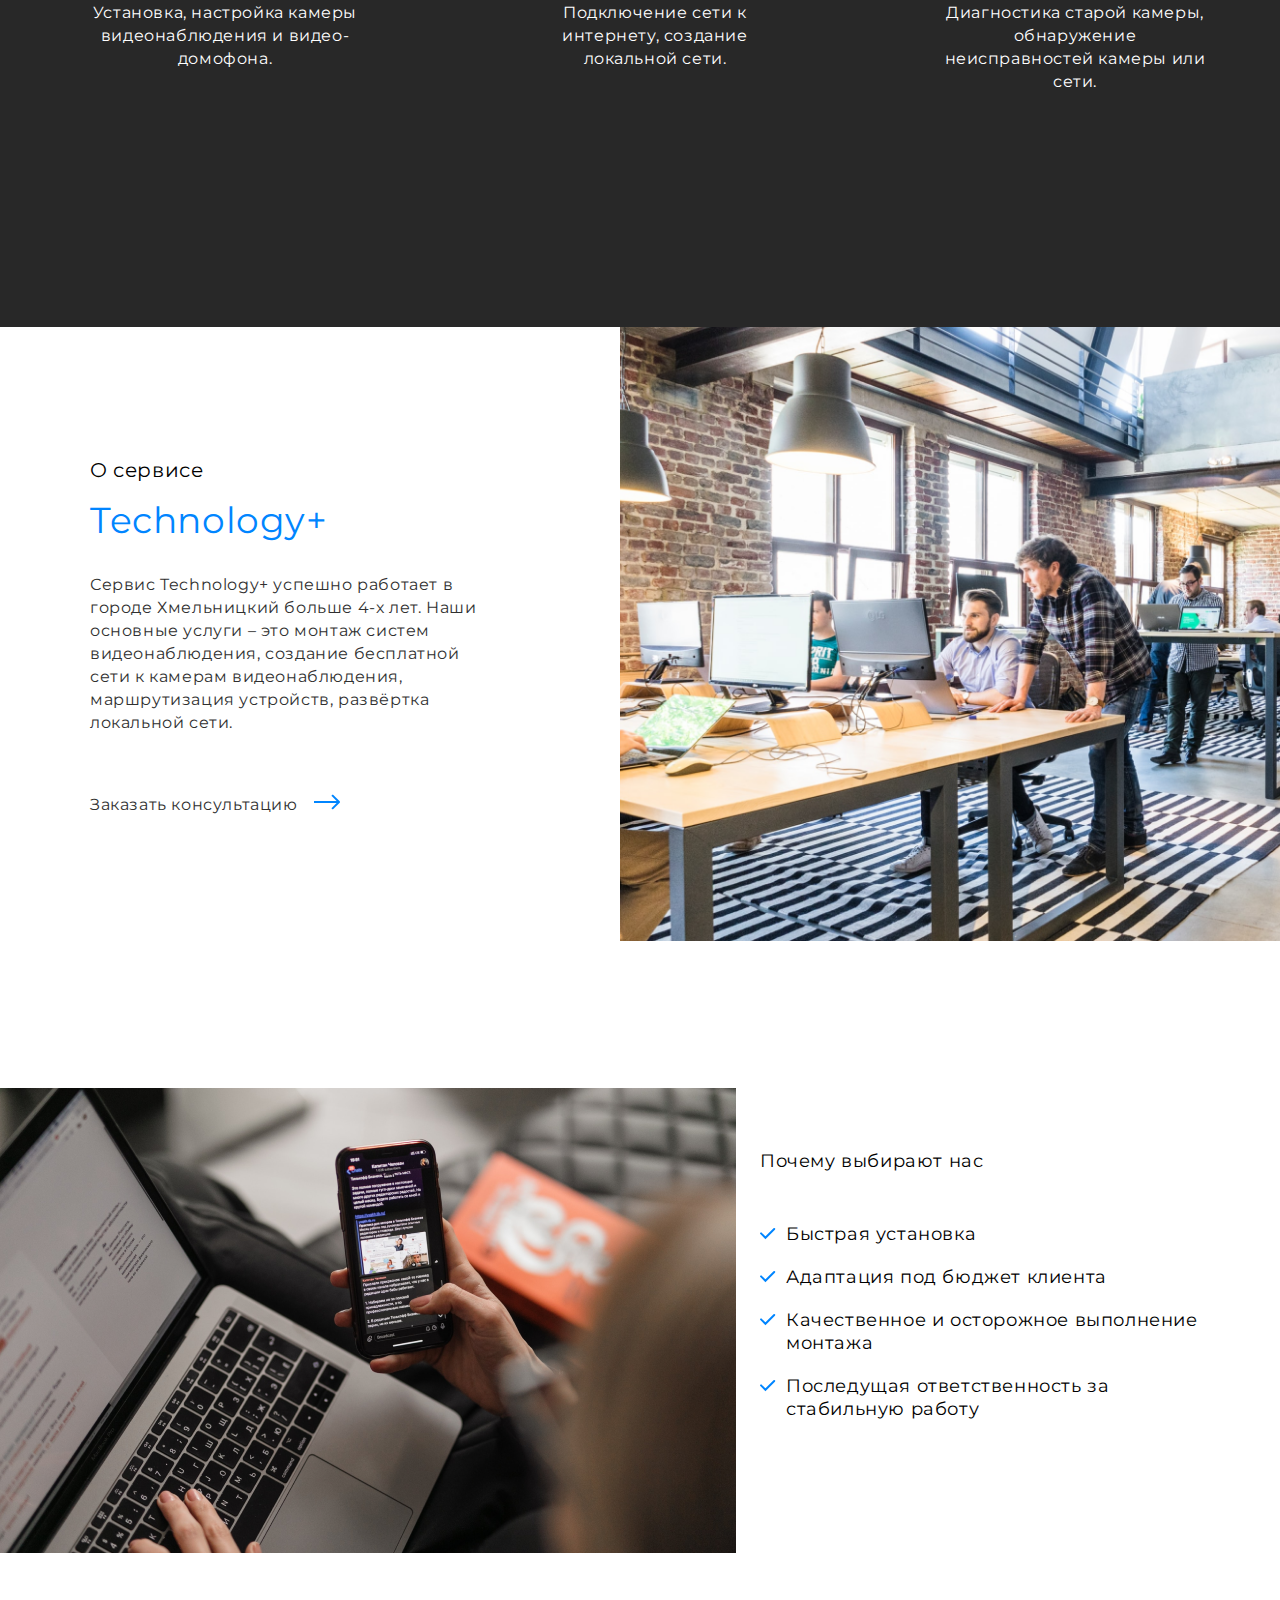
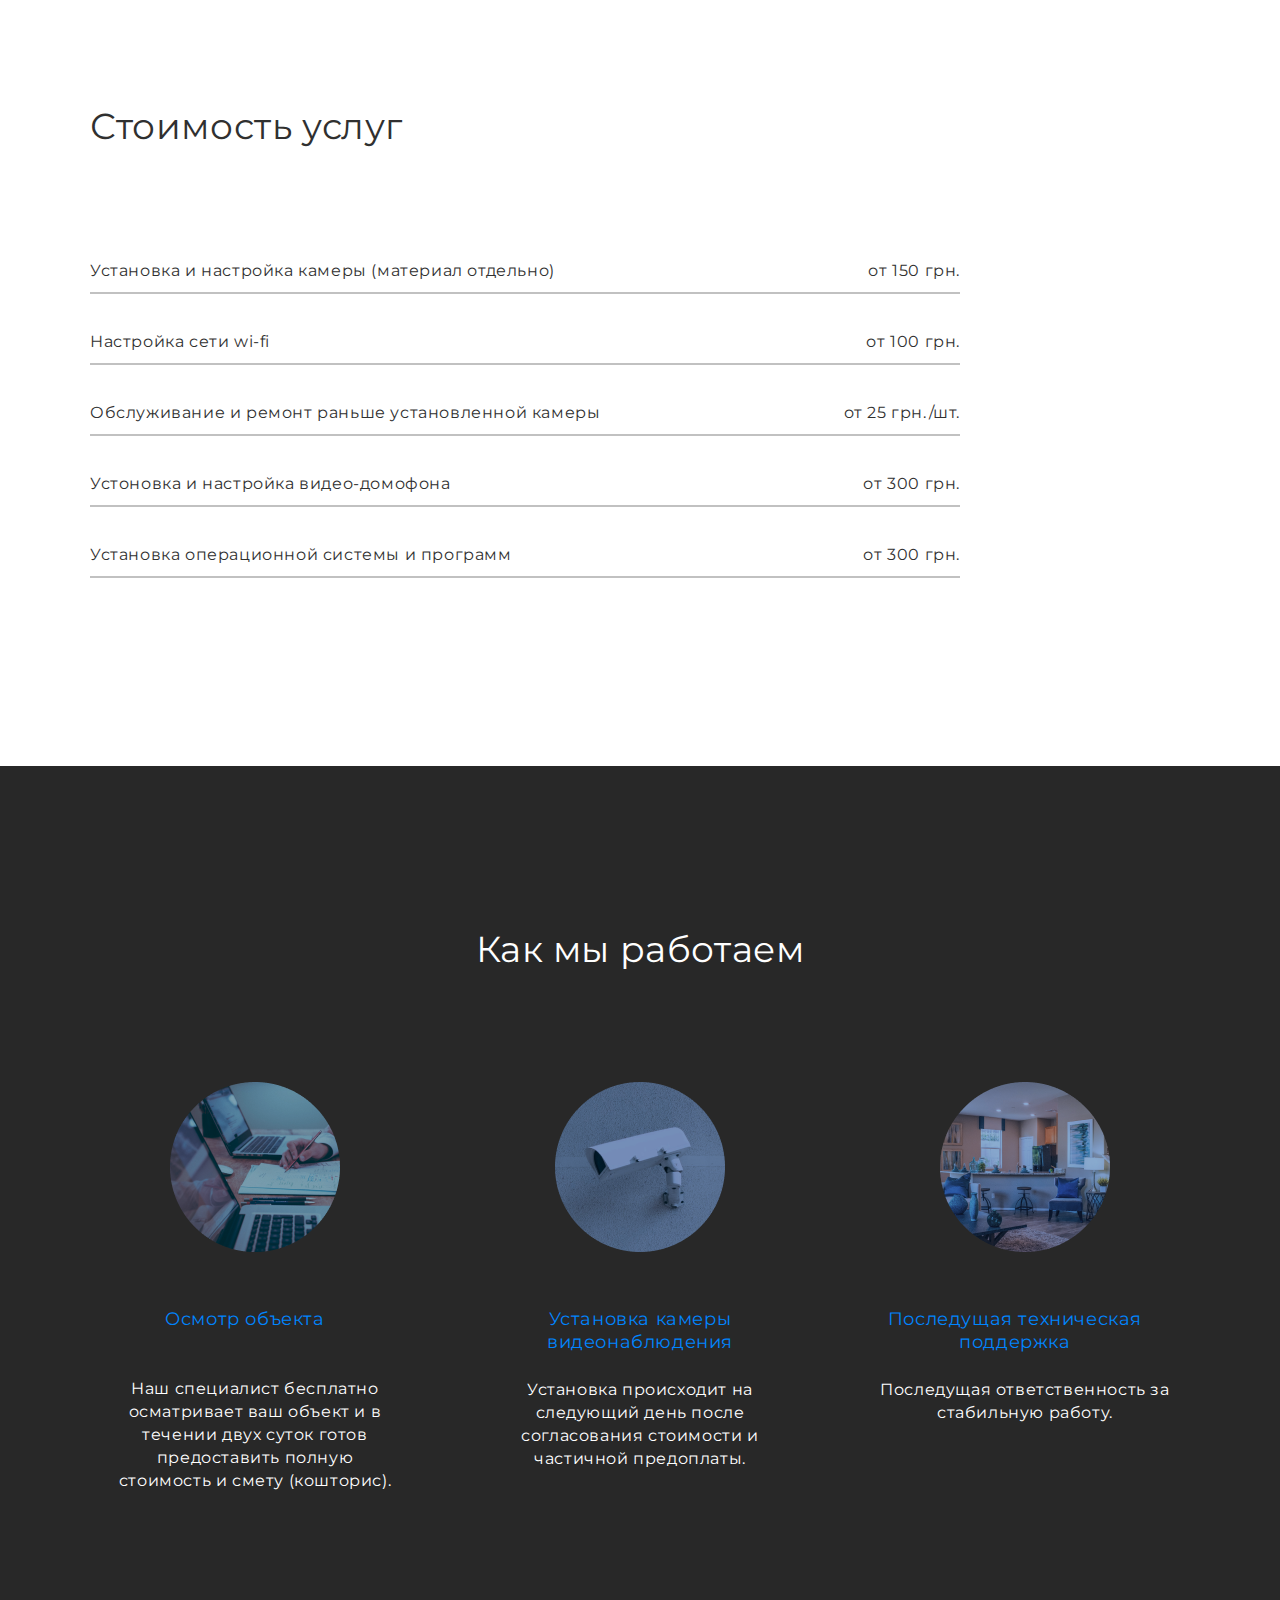
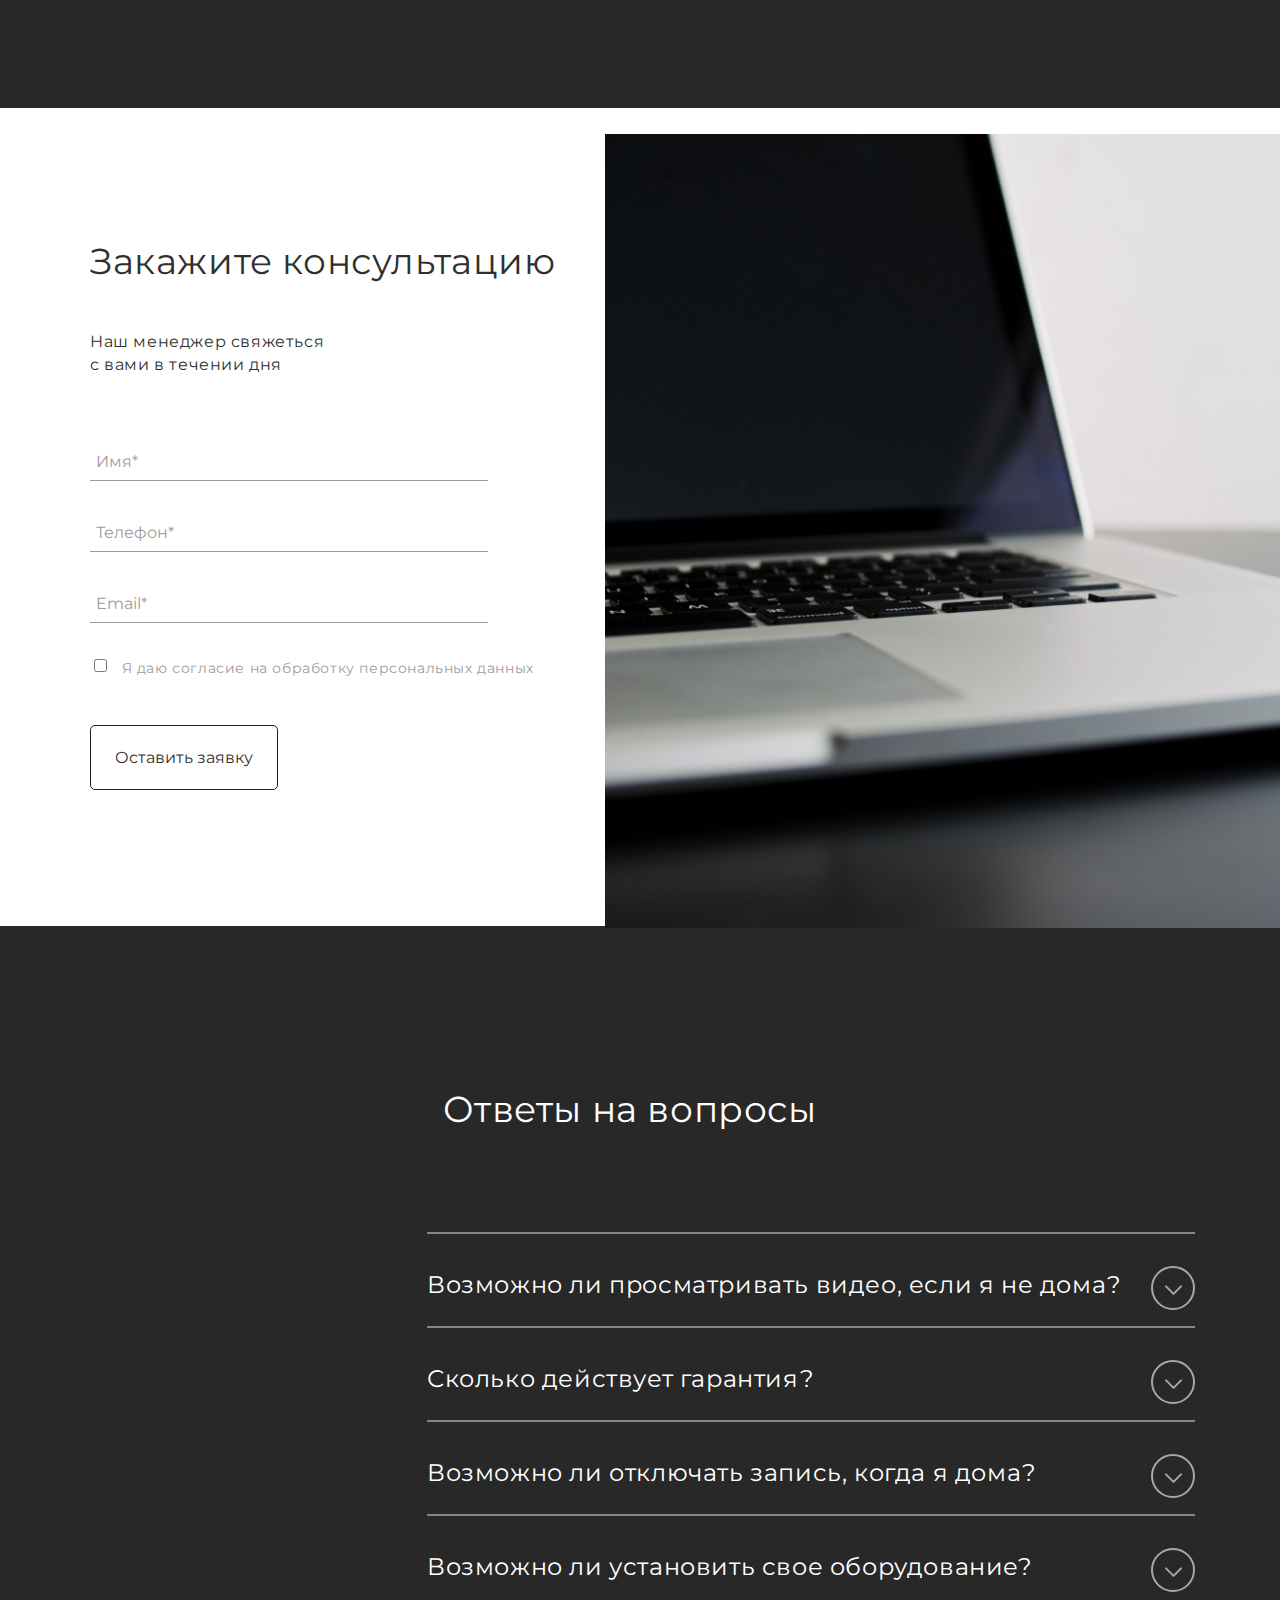
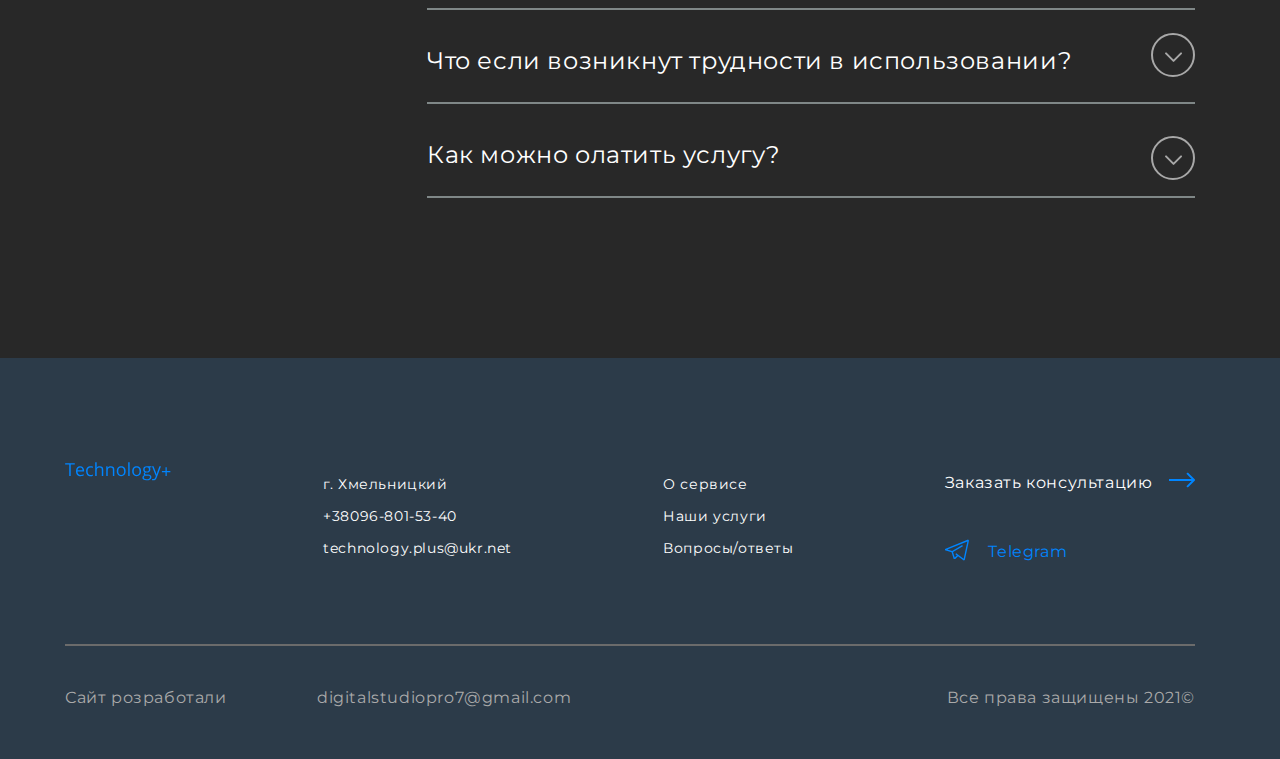
==== commit 97ca6980: "Update index-ru.html" ====
--- a/index-ru.html
+++ b/index-ru.html
@@ -383,7 +383,7 @@
           Наш менеджер свяжеться с вами в течении дня
         </p>
         <form class="form__input">
-          <input class="name" type="text" placeholder="Ім’я*" required>
+          <input class="name" type="text" placeholder="Имя*" required>
           <input class="phone" type="tel" placeholder="Телефон*" required>
           <input class="email" type="email" placeholder="Email*" required>
           <div class="form__label">
